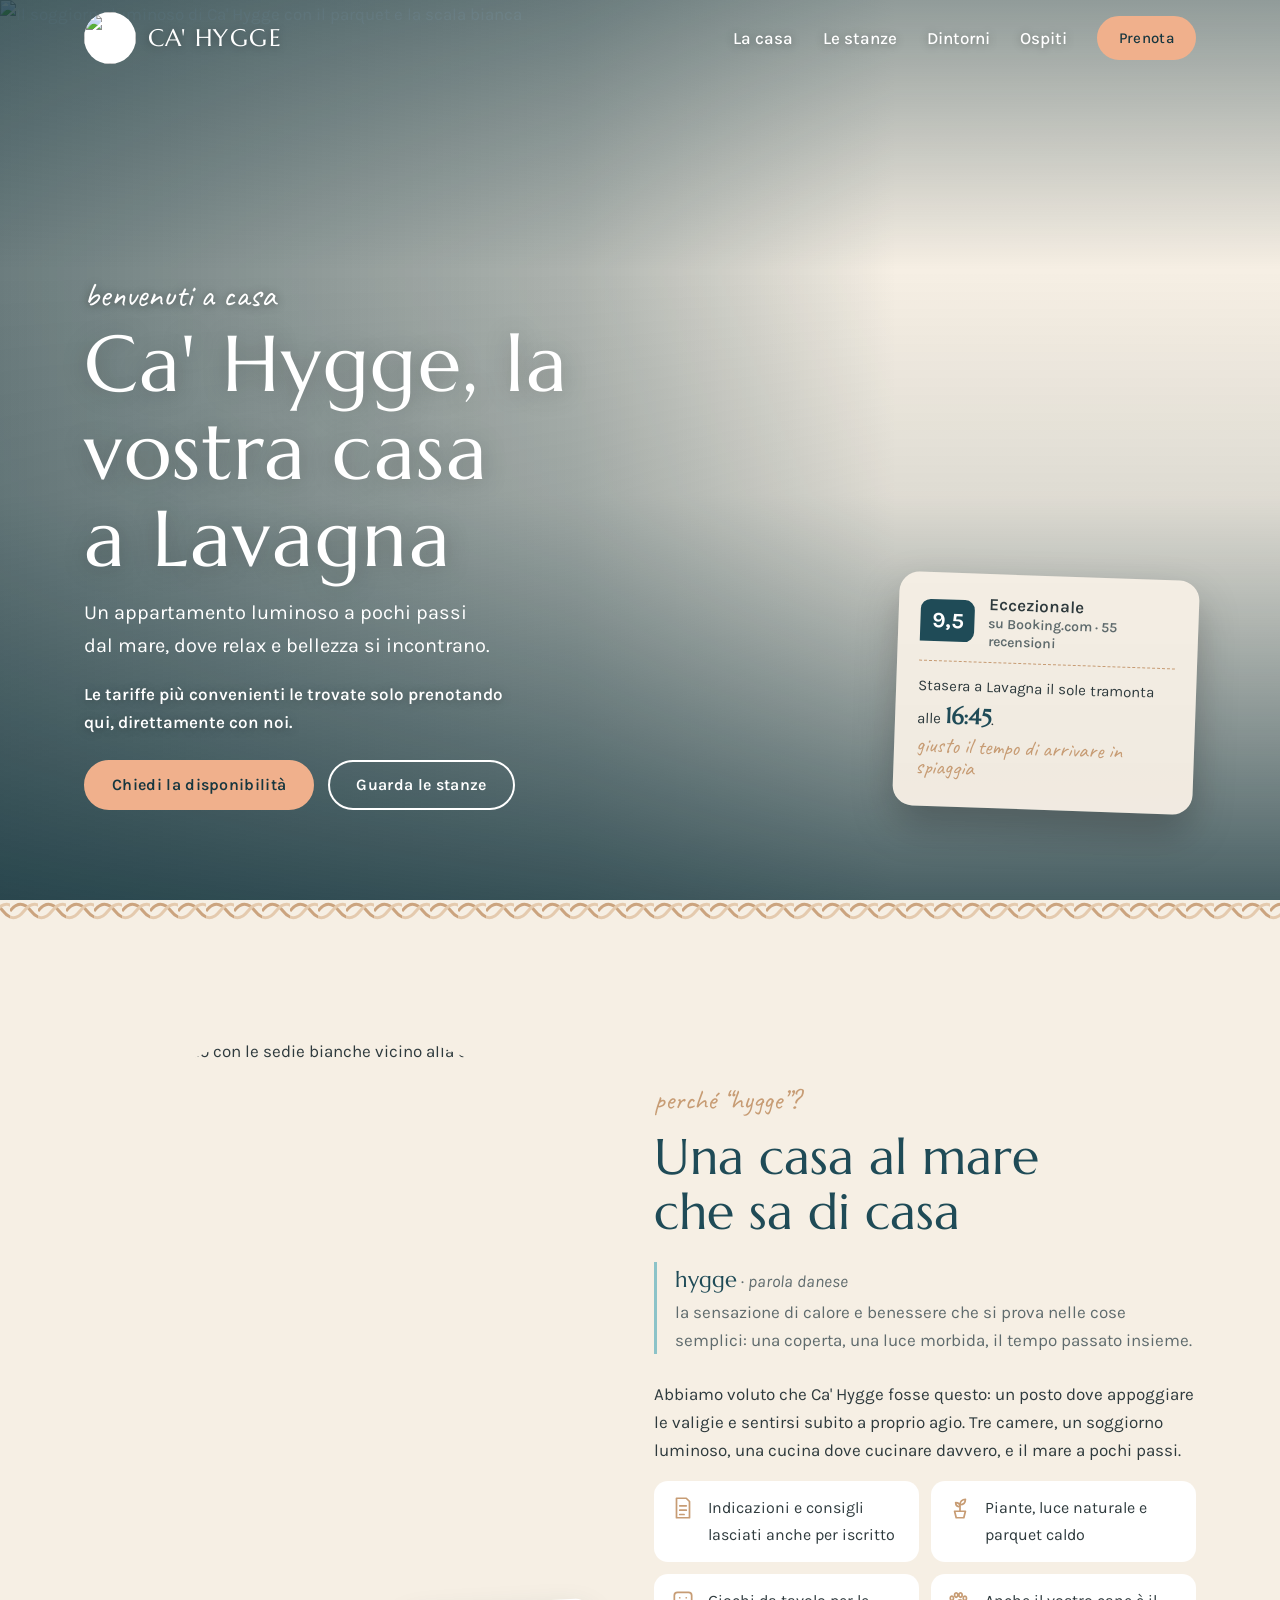
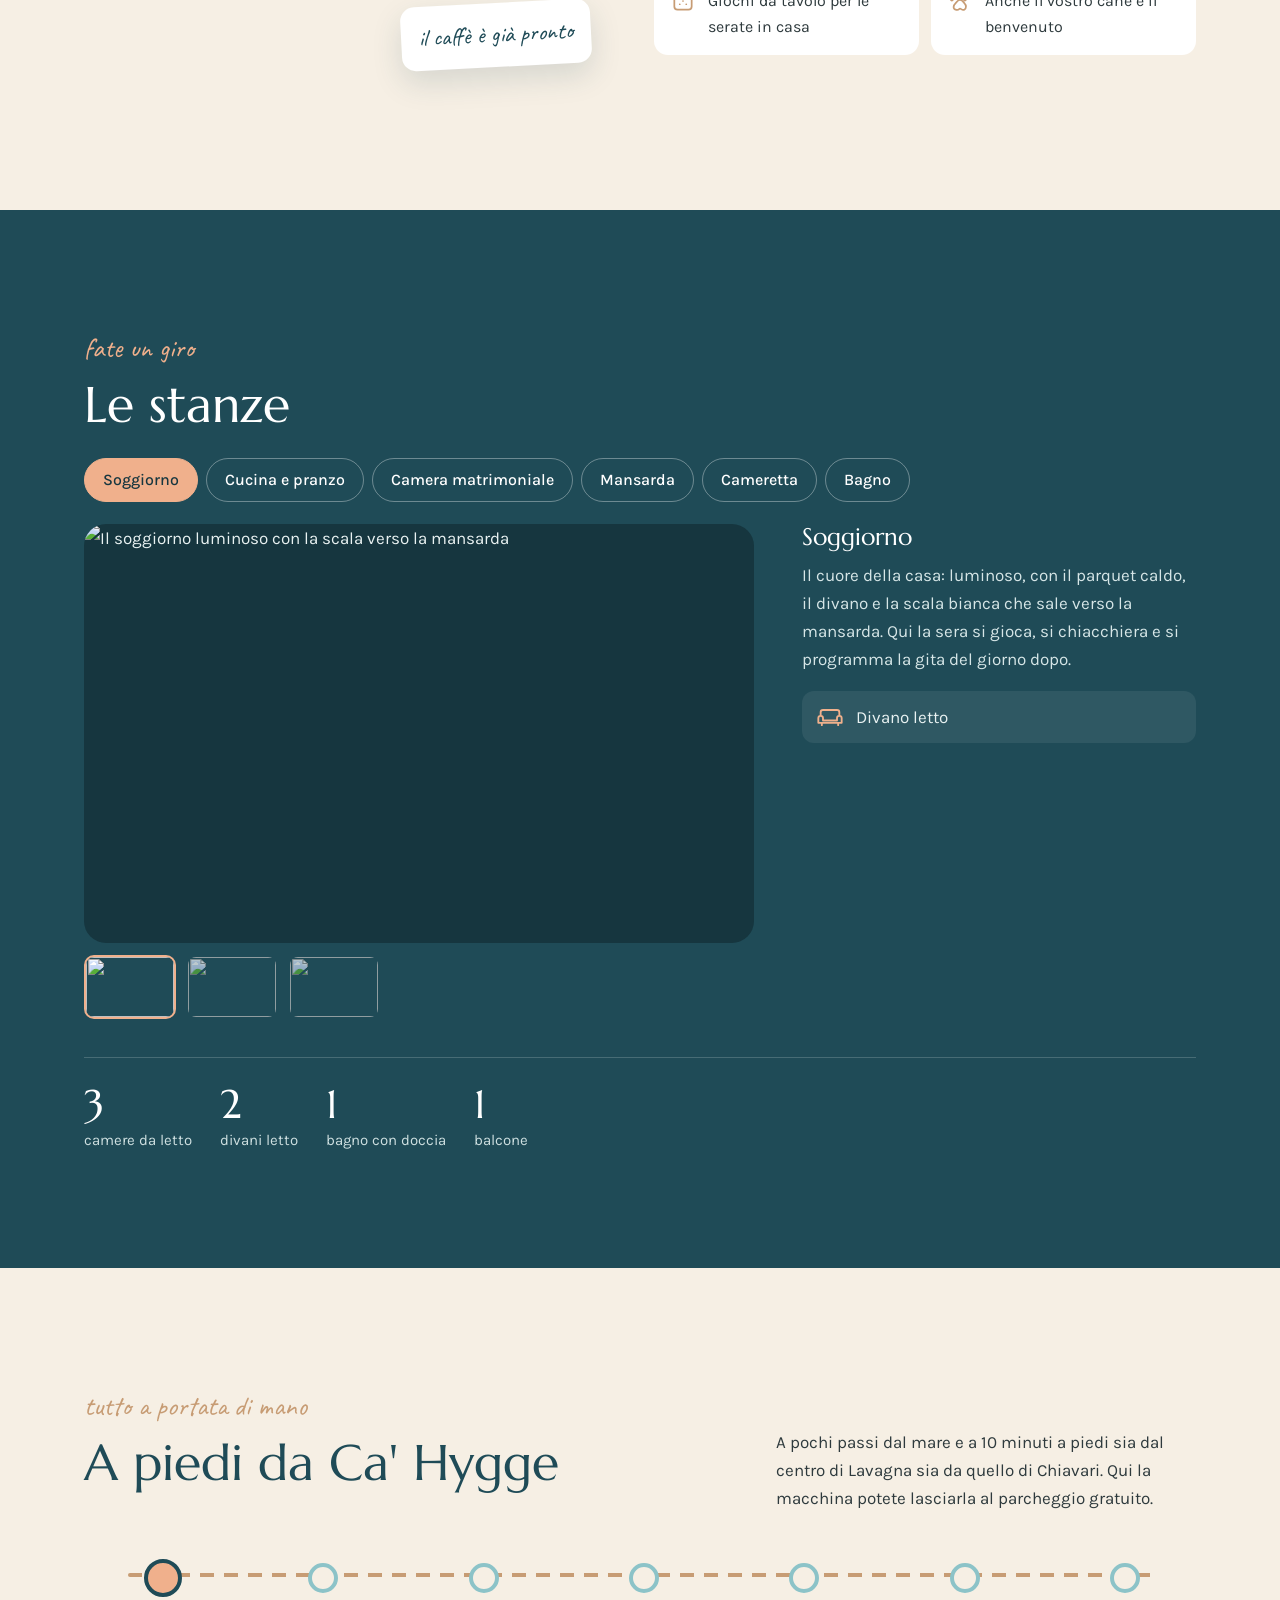
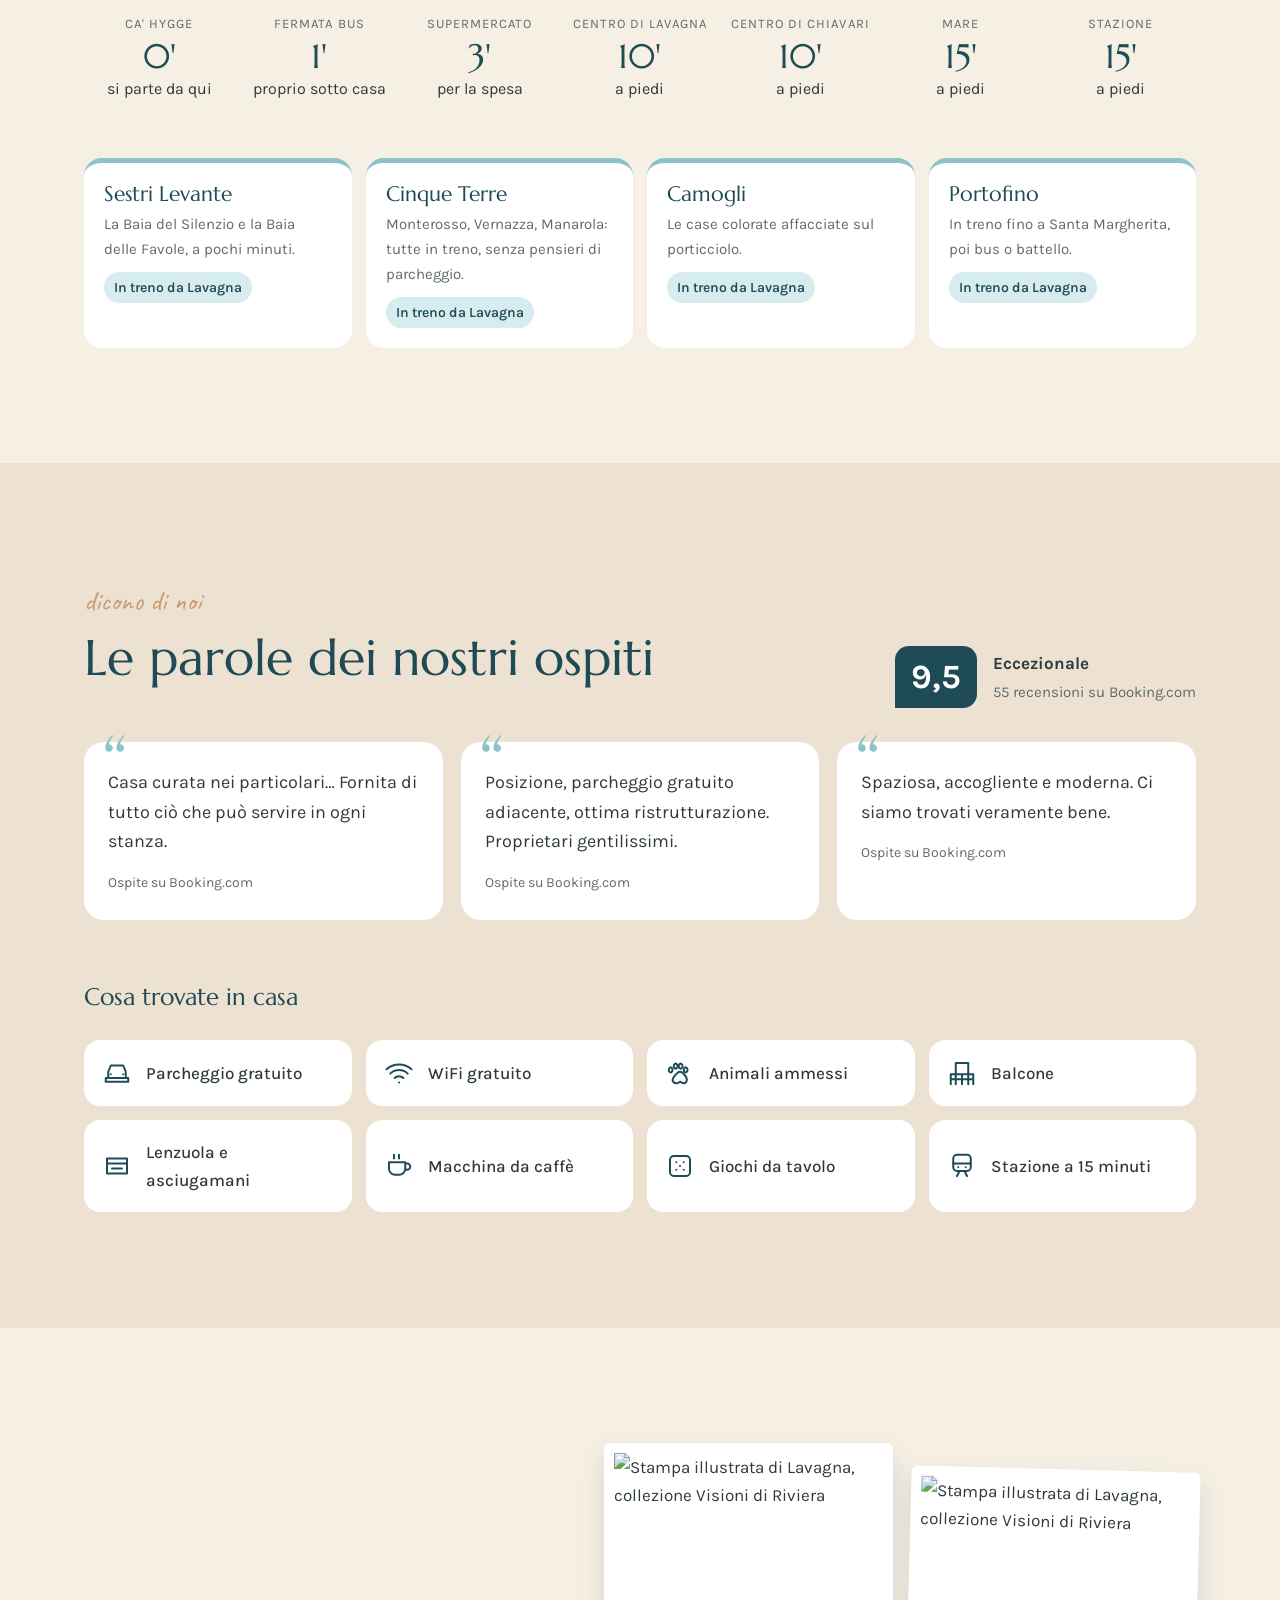
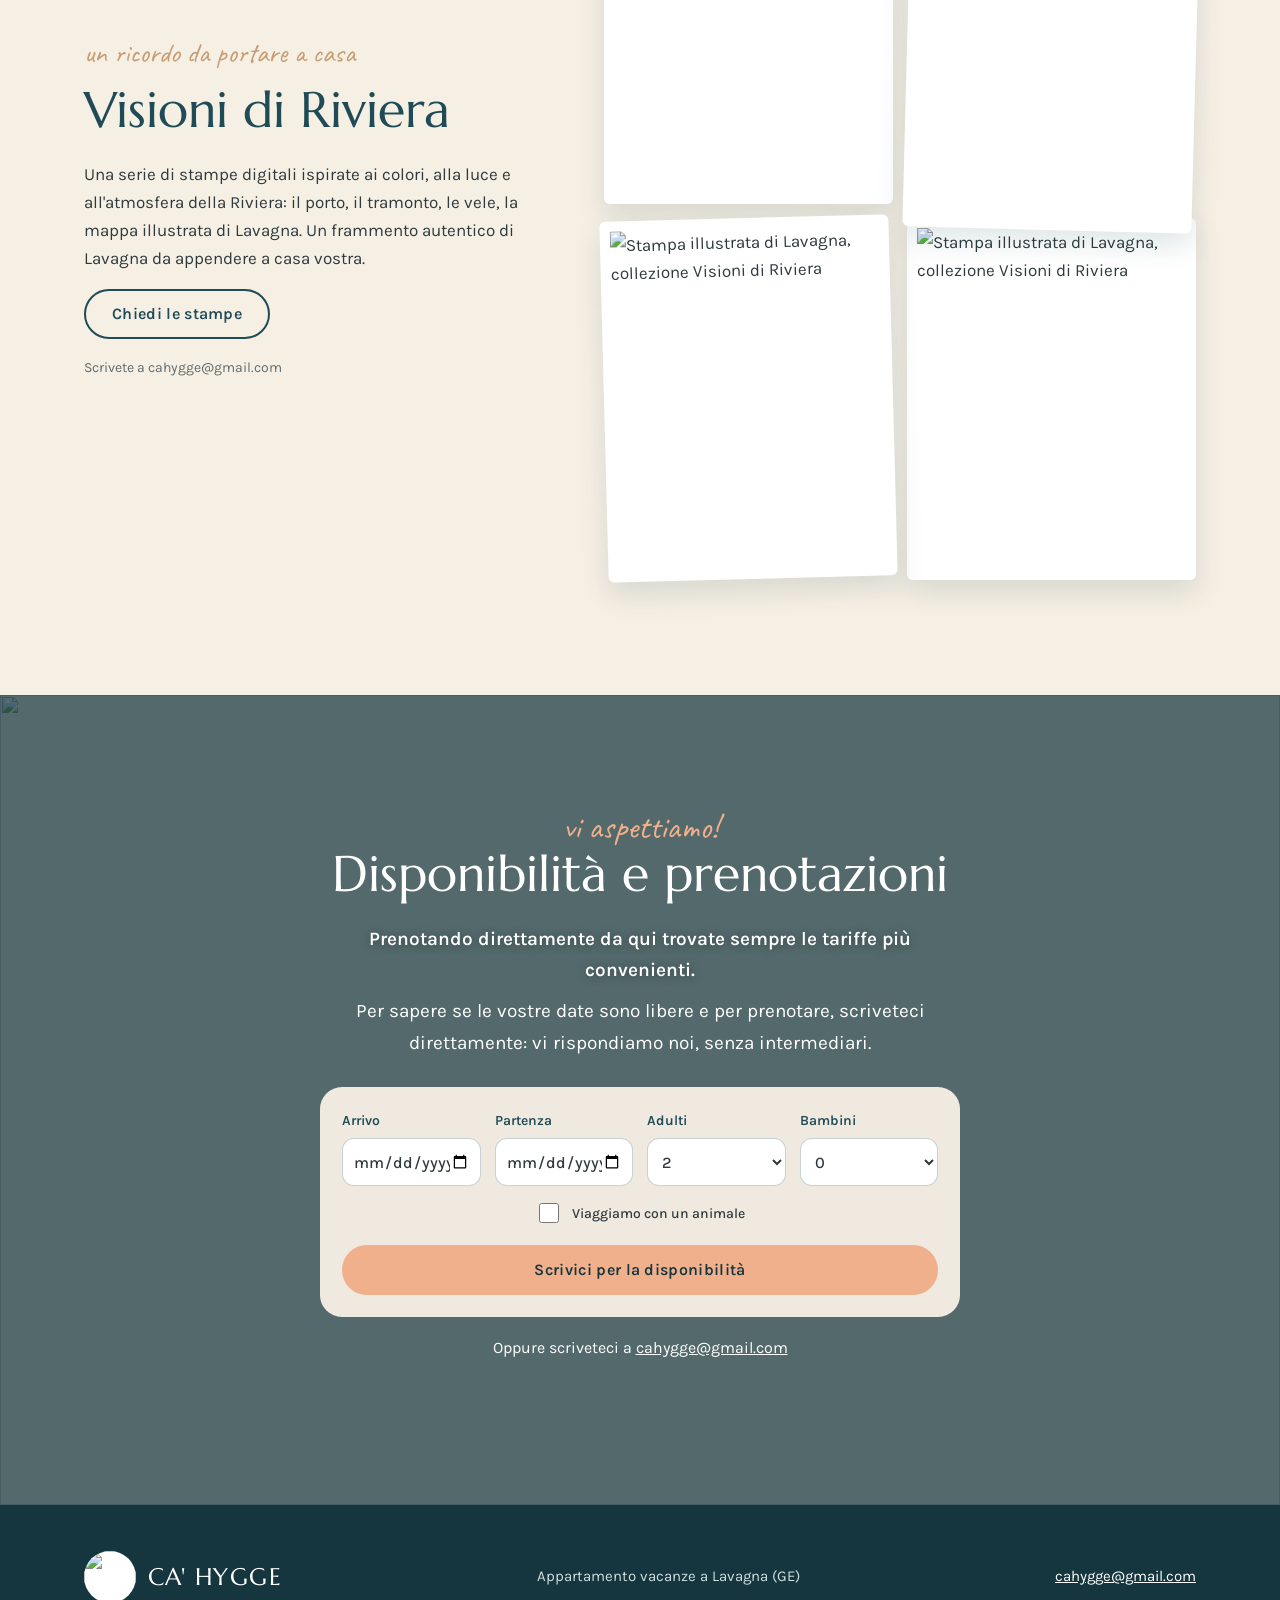
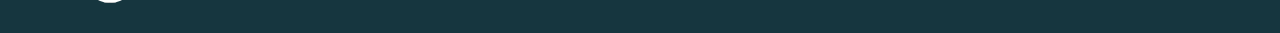
==== index.html @ 46be7abb "Dintorni: mare a 15 minuti a piedi Co-Authored-By: Claude Opus 5.5 <noreply@anthropic.com> Claude-Se" ====
<!DOCTYPE html>
<html lang="it">
<head>
<meta charset="utf-8">
<meta name="viewport" content="width=device-width, initial-scale=1">
<title>Ca' Hygge · Appartamento vacanze a Lavagna, vicino al mare</title>
<meta name="description" content="Ca' Hygge è un appartamento luminoso a Lavagna, a pochi passi dal mare e a 10 minuti a piedi dai centri di Lavagna e Chiavari. Tre camere, parcheggio gratuito, animali ammessi.">
<meta property="og:title" content="Ca' Hygge · Appartamento vacanze a Lavagna">
<meta property="og:description" content="Un appartamento luminoso a pochi passi dal mare, dove relax e bellezza si incontrano.">
<meta property="og:image" content="https://static.wixstatic.com/media/edddbc_9b73cc7bd9f04071ac35682df0bffee0~mv2.jpg/v1/fit/w_1600,h_1600,q_85/cahygge.jpg">
<meta property="og:locale" content="it_IT">
<meta name="theme-color" content="#1f4b57">
<link rel="icon" href="https://static.wixstatic.com/media/edddbc_dc55cf7d66d94ac6b43c7e1e61e67f1d~mv2.png/v1/fit/w_128,h_128,q_85/cahygge.png">
<link rel="preconnect" href="https://fonts.googleapis.com">
<link rel="preconnect" href="https://fonts.gstatic.com" crossorigin>
<link rel="preconnect" href="https://static.wixstatic.com">
<link href="https://fonts.googleapis.com/css2?family=Caveat:wght@500&family=Karla:wght@400;500;600;700&family=Marcellus&display=swap" rel="stylesheet">
<link rel="stylesheet" href="css/stile.css?v=10">
<script type="application/ld+json">{"@context":"https://schema.org","@type":"VacationRental","name":"Ca' Hygge","description":"Appartamento vacanze a Lavagna, a pochi passi dal mare.","image":"https://static.wixstatic.com/media/edddbc_9b73cc7bd9f04071ac35682df0bffee0~mv2.jpg/v1/fit/w_1600,h_1600,q_85/cahygge.jpg","address":{"@type":"PostalAddress","addressLocality":"Lavagna","addressRegion":"GE","addressCountry":"IT"},"email":"cahygge@gmail.com"}</script>
</head>
<body>
<a class="salta" href="#casa">Vai al contenuto</a>
<header class="testata">
  <div class="wrap">
    <a class="logo" href="#"><img src="https://static.wixstatic.com/media/edddbc_dc55cf7d66d94ac6b43c7e1e61e67f1d~mv2.png/v1/fit/w_128,h_128,q_85/cahygge.png" alt="" width="52" height="52"><b>CA' HYGGE</b></a>
    <nav aria-label="Menu"><ul class="menu">
      <li><a href="#casa">La casa</a></li><li><a href="#stanze">Le stanze</a></li><li><a href="#dintorni">Dintorni</a></li><li><a href="#ospiti">Ospiti</a></li>
      <li><a class="btn pesca" href="#prenota">Prenota</a></li>
    </ul></nav>
  </div>
</header>

<main>
<section class="hero">
  <img src="https://static.wixstatic.com/media/edddbc_9b73cc7bd9f04071ac35682df0bffee0~mv2.jpg/v1/fit/w_1600,h_1600,q_85/cahygge.jpg" srcset="https://static.wixstatic.com/media/edddbc_9b73cc7bd9f04071ac35682df0bffee0~mv2.jpg/v1/fit/w_640,h_640,q_85/cahygge.jpg 640w, https://static.wixstatic.com/media/edddbc_9b73cc7bd9f04071ac35682df0bffee0~mv2.jpg/v1/fit/w_1000,h_1000,q_85/cahygge.jpg 1000w, https://static.wixstatic.com/media/edddbc_9b73cc7bd9f04071ac35682df0bffee0~mv2.jpg/v1/fit/w_1600,h_1600,q_85/cahygge.jpg 1600w, https://static.wixstatic.com/media/edddbc_9b73cc7bd9f04071ac35682df0bffee0~mv2.jpg/v1/fit/w_2400,h_2400,q_85/cahygge.jpg 2400w" sizes="100vw" alt="Il soggiorno luminoso di Ca&#x27; Hygge con il parquet e la scala bianca" fetchpriority="high">
  <div class="wrap">
    <div>
      <span class="mano">benvenuti a casa</span>
      <h1>Ca' Hygge, la vostra casa a Lavagna</h1>
      <p class="lead">Un appartamento luminoso a pochi passi dal mare, dove relax e bellezza si incontrano.</p>
      <p class="vantaggio">Le tariffe più convenienti le trovate solo prenotando qui, direttamente con noi.</p>
      <div class="azioni"><a class="btn pesca" href="#prenota">Chiedi la disponibilità</a><a class="btn chiaro" href="#stanze">Guarda le stanze</a></div>
    </div>
    <aside class="cartellino" data-tramonto>
      <div class="voto"><b>9,5</b><span>Eccezionale<small>su Booking.com · 55 recensioni</small></span></div>
      <hr>
      <p class="tramonto" style="margin:0">Stasera a Lavagna il sole tramonta alle <b data-ora>—</b>.<br><span class="mano" style="font-size:22px">giusto il tempo di arrivare in spiaggia</span></p>
    </aside>
  </div>
</section>
<div class="corda" aria-hidden="true"></div>

<section class="band" id="casa">
  <div class="wrap hygge">
    <div class="foto appare"><img src="https://static.wixstatic.com/media/edddbc_61315d983a00419294bbb2508bfce7ce~mv2.jpg/v1/fit/w_1600,h_1600,q_85/cahygge.jpg" srcset="https://static.wixstatic.com/media/edddbc_61315d983a00419294bbb2508bfce7ce~mv2.jpg/v1/fit/w_640,h_640,q_85/cahygge.jpg 640w, https://static.wixstatic.com/media/edddbc_61315d983a00419294bbb2508bfce7ce~mv2.jpg/v1/fit/w_1000,h_1000,q_85/cahygge.jpg 1000w, https://static.wixstatic.com/media/edddbc_61315d983a00419294bbb2508bfce7ce~mv2.jpg/v1/fit/w_1600,h_1600,q_85/cahygge.jpg 1600w, https://static.wixstatic.com/media/edddbc_61315d983a00419294bbb2508bfce7ce~mv2.jpg/v1/fit/w_2400,h_2400,q_85/cahygge.jpg 2400w" sizes="(max-width:820px) 90vw, 45vw" alt="Il tavolo tondo con le sedie bianche vicino alla cucina" loading="lazy" decoding="async"><span class="nota">il caffè è già pronto</span></div>
    <div class="appare">
      <span class="occhiello">perché “hygge”?</span>
      <h2>Una casa al mare che sa di casa</h2>
      <p class="dizionario"><b>hygge</b> · <i>parola danese</i><br>la sensazione di calore e benessere che si prova nelle cose semplici: una coperta, una luce morbida, il tempo passato insieme.</p>
      <p>Abbiamo voluto che Ca' Hygge fosse questo: un posto dove appoggiare le valigie e sentirsi subito a proprio agio. Tre camere, un soggiorno luminoso, una cucina dove cucinare davvero, e il mare a pochi passi.</p>
      <ul class="piccole-cose">
        <li><svg viewBox="0 0 24 24" fill="none" stroke="currentColor" stroke-width="1.6" stroke-linecap="round" stroke-linejoin="round" aria-hidden="true"><path d="M6 3h9l3 3v15H6zM9 10h6M9 14h6M9 18h4"/></svg><span>Indicazioni e consigli lasciati anche per iscritto</span></li>
        <li><svg viewBox="0 0 24 24" fill="none" stroke="currentColor" stroke-width="1.6" stroke-linecap="round" stroke-linejoin="round" aria-hidden="true"><path d="M7 15h10l-1.5 6h-7zM12 15V9M12 9c0-3 2-5 5-5 0 3-2 5-5 5zM12 11c0-2.5-1.8-4-4-4 0 2.5 1.8 4 4 4z"/></svg><span>Piante, luce naturale e parquet caldo</span></li>
        <li><svg viewBox="0 0 24 24" fill="none" stroke="currentColor" stroke-width="1.6" stroke-linecap="round" stroke-linejoin="round" aria-hidden="true"><rect x="4" y="4" width="16" height="16" rx="3"/><path d="M9 9h.01M15 9h.01M12 12h.01M9 15h.01M15 15h.01"/></svg><span>Giochi da tavolo per le serate in casa</span></li>
        <li><svg viewBox="0 0 24 24" fill="none" stroke="currentColor" stroke-width="1.6" stroke-linecap="round" stroke-linejoin="round" aria-hidden="true"><path d="M8 14c-2 2-3 5 0 6s3-1 4-1 2 2 4 1 2-4 0-6-2-3-4-3-2 1-4 3zM6 9.5a1.5 2 0 1 0 0 .01M10 6.5a1.5 2 0 1 0 0 .01M14 6.5a1.5 2 0 1 0 0 .01M18 9.5a1.5 2 0 1 0 0 .01"/></svg><span>Anche il vostro cane è il benvenuto</span></li>
      </ul>
    </div>
  </div>
</section>

<section class="band stanze" id="stanze">
  <div class="wrap">
    <span class="occhiello">fate un giro</span>
    <h2>Le stanze</h2>
    <div class="tabs" role="tablist" aria-label="Stanze della casa"><button type="button" role="tab" id="tab-soggiorno" aria-controls="pannello-soggiorno" aria-selected="true">Soggiorno</button><button type="button" role="tab" id="tab-cucina" aria-controls="pannello-cucina" aria-selected="false">Cucina e pranzo</button><button type="button" role="tab" id="tab-matrimoniale" aria-controls="pannello-matrimoniale" aria-selected="false">Camera matrimoniale</button><button type="button" role="tab" id="tab-mansarda" aria-controls="pannello-mansarda" aria-selected="false">Mansarda</button><button type="button" role="tab" id="tab-cameretta" aria-controls="pannello-cameretta" aria-selected="false">Cameretta</button><button type="button" role="tab" id="tab-bagno" aria-controls="pannello-bagno" aria-selected="false">Bagno</button></div>
    <div class="stanza" role="tabpanel" id="pannello-soggiorno" aria-labelledby="tab-soggiorno">
      <div><div class="grande"><img src="https://static.wixstatic.com/media/edddbc_9b73cc7bd9f04071ac35682df0bffee0~mv2.jpg/v1/fit/w_1600,h_1600,q_85/cahygge.jpg" srcset="https://static.wixstatic.com/media/edddbc_9b73cc7bd9f04071ac35682df0bffee0~mv2.jpg/v1/fit/w_640,h_640,q_85/cahygge.jpg 640w, https://static.wixstatic.com/media/edddbc_9b73cc7bd9f04071ac35682df0bffee0~mv2.jpg/v1/fit/w_1000,h_1000,q_85/cahygge.jpg 1000w, https://static.wixstatic.com/media/edddbc_9b73cc7bd9f04071ac35682df0bffee0~mv2.jpg/v1/fit/w_1600,h_1600,q_85/cahygge.jpg 1600w, https://static.wixstatic.com/media/edddbc_9b73cc7bd9f04071ac35682df0bffee0~mv2.jpg/v1/fit/w_2400,h_2400,q_85/cahygge.jpg 2400w" sizes="(max-width:860px) 92vw, 60vw" alt="Il soggiorno luminoso con la scala verso la mansarda" fetchpriority="high"></div>
      <div class="miniature"><button type="button" aria-pressed="true" data-src="https://static.wixstatic.com/media/edddbc_9b73cc7bd9f04071ac35682df0bffee0~mv2.jpg/v1/fit/w_1600,h_1600,q_85/cahygge.jpg" data-alt="Il soggiorno luminoso con la scala verso la mansarda" aria-label="Mostra: Il soggiorno luminoso con la scala verso la mansarda"><img src="https://static.wixstatic.com/media/edddbc_9b73cc7bd9f04071ac35682df0bffee0~mv2.jpg/v1/fit/w_200,h_200,q_85/cahygge.jpg" alt="" loading="lazy"></button><button type="button" aria-pressed="false" data-src="https://static.wixstatic.com/media/edddbc_51295462b0764803babaa12f28c2f6d8~mv2.jpg/v1/fit/w_1600,h_1600,q_85/cahygge.jpg" data-alt="Il soggiorno con il divano e la porta finestra" aria-label="Mostra: Il soggiorno con il divano e la porta finestra"><img src="https://static.wixstatic.com/media/edddbc_51295462b0764803babaa12f28c2f6d8~mv2.jpg/v1/fit/w_200,h_200,q_85/cahygge.jpg" alt="" loading="lazy"></button><button type="button" aria-pressed="false" data-src="https://static.wixstatic.com/media/edddbc_6fab1b5ebbaa478680a86e8b434a724c~mv2.jpg/v1/fit/w_1600,h_1600,q_85/cahygge.jpg" data-alt="Il soggiorno visto dall&#x27;ingresso" aria-label="Mostra: Il soggiorno visto dall&#x27;ingresso"><img src="https://static.wixstatic.com/media/edddbc_6fab1b5ebbaa478680a86e8b434a724c~mv2.jpg/v1/fit/w_200,h_200,q_85/cahygge.jpg" alt="" loading="lazy"></button></div></div>
      <div class="info"><h3>Soggiorno</h3><p>Il cuore della casa: luminoso, con il parquet caldo, il divano e la scala bianca che sale verso la mansarda. Qui la sera si gioca, si chiacchiera e si programma la gita del giorno dopo.</p><ul class="letti"><li><svg viewBox="0 0 24 24" fill="none" stroke="currentColor" stroke-width="1.6" stroke-linecap="round" stroke-linejoin="round" aria-hidden="true"><path d="M4 11V8a2 2 0 0 1 2-2h12a2 2 0 0 1 2 2v3M2 13a2 2 0 0 1 4 0v2h12v-2a2 2 0 0 1 4 0v4H2zM5 17v2M19 17v2"/></svg><span>Divano letto</span></li></ul></div>
    </div><div class="stanza" role="tabpanel" id="pannello-cucina" aria-labelledby="tab-cucina" hidden>
      <div><div class="grande"><img src="https://static.wixstatic.com/media/edddbc_a683a34e2d8d4b698606e16364d71dea~mv2.jpg/v1/fit/w_1600,h_1600,q_85/cahygge.jpg" srcset="https://static.wixstatic.com/media/edddbc_a683a34e2d8d4b698606e16364d71dea~mv2.jpg/v1/fit/w_640,h_640,q_85/cahygge.jpg 640w, https://static.wixstatic.com/media/edddbc_a683a34e2d8d4b698606e16364d71dea~mv2.jpg/v1/fit/w_1000,h_1000,q_85/cahygge.jpg 1000w, https://static.wixstatic.com/media/edddbc_a683a34e2d8d4b698606e16364d71dea~mv2.jpg/v1/fit/w_1600,h_1600,q_85/cahygge.jpg 1600w, https://static.wixstatic.com/media/edddbc_a683a34e2d8d4b698606e16364d71dea~mv2.jpg/v1/fit/w_2400,h_2400,q_85/cahygge.jpg 2400w" sizes="(max-width:860px) 92vw, 60vw" alt="La cucina attrezzata con le piante sulla mensola" loading="lazy" decoding="async"></div>
      <div class="miniature"><button type="button" aria-pressed="true" data-src="https://static.wixstatic.com/media/edddbc_a683a34e2d8d4b698606e16364d71dea~mv2.jpg/v1/fit/w_1600,h_1600,q_85/cahygge.jpg" data-alt="La cucina attrezzata con le piante sulla mensola" aria-label="Mostra: La cucina attrezzata con le piante sulla mensola"><img src="https://static.wixstatic.com/media/edddbc_a683a34e2d8d4b698606e16364d71dea~mv2.jpg/v1/fit/w_200,h_200,q_85/cahygge.jpg" alt="" loading="lazy"></button><button type="button" aria-pressed="false" data-src="https://static.wixstatic.com/media/edddbc_61315d983a00419294bbb2508bfce7ce~mv2.jpg/v1/fit/w_1600,h_1600,q_85/cahygge.jpg" data-alt="Il tavolo tondo vicino alla cucina" aria-label="Mostra: Il tavolo tondo vicino alla cucina"><img src="https://static.wixstatic.com/media/edddbc_61315d983a00419294bbb2508bfce7ce~mv2.jpg/v1/fit/w_200,h_200,q_85/cahygge.jpg" alt="" loading="lazy"></button><button type="button" aria-pressed="false" data-src="https://static.wixstatic.com/media/edddbc_d5b009735f654d9284377e1a082292ff~mv2.jpg/v1/fit/w_1600,h_1600,q_85/cahygge.jpg" data-alt="La zona pranzo con il tavolo bianco" aria-label="Mostra: La zona pranzo con il tavolo bianco"><img src="https://static.wixstatic.com/media/edddbc_d5b009735f654d9284377e1a082292ff~mv2.jpg/v1/fit/w_200,h_200,q_85/cahygge.jpg" alt="" loading="lazy"></button><button type="button" aria-pressed="false" data-src="https://static.wixstatic.com/media/edddbc_f4b5d545070c4f9f81ca86aa1d3345fb~mv2.jpg/v1/fit/w_1600,h_1600,q_85/cahygge.jpg" data-alt="Il tavolo da pranzo con l&#x27;orchidea" aria-label="Mostra: Il tavolo da pranzo con l&#x27;orchidea"><img src="https://static.wixstatic.com/media/edddbc_f4b5d545070c4f9f81ca86aa1d3345fb~mv2.jpg/v1/fit/w_200,h_200,q_85/cahygge.jpg" alt="" loading="lazy"></button></div></div>
      <div class="info"><h3>Cucina e pranzo</h3><p>Una cucina bianca e attrezzata, con macchina da caffè, e un tavolo tondo dove fare colazione con calma prima di scendere al mare.</p></div>
    </div><div class="stanza" role="tabpanel" id="pannello-matrimoniale" aria-labelledby="tab-matrimoniale" hidden>
      <div><div class="grande"><img src="https://static.wixstatic.com/media/edddbc_55f278b6b8654b3c865788ac1fbbb9d6~mv2.jpg/v1/fit/w_1600,h_1600,q_85/cahygge.jpg" srcset="https://static.wixstatic.com/media/edddbc_55f278b6b8654b3c865788ac1fbbb9d6~mv2.jpg/v1/fit/w_640,h_640,q_85/cahygge.jpg 640w, https://static.wixstatic.com/media/edddbc_55f278b6b8654b3c865788ac1fbbb9d6~mv2.jpg/v1/fit/w_1000,h_1000,q_85/cahygge.jpg 1000w, https://static.wixstatic.com/media/edddbc_55f278b6b8654b3c865788ac1fbbb9d6~mv2.jpg/v1/fit/w_1600,h_1600,q_85/cahygge.jpg 1600w, https://static.wixstatic.com/media/edddbc_55f278b6b8654b3c865788ac1fbbb9d6~mv2.jpg/v1/fit/w_2400,h_2400,q_85/cahygge.jpg 2400w" sizes="(max-width:860px) 92vw, 60vw" alt="La camera matrimoniale con il letto in ferro battuto" loading="lazy" decoding="async"></div>
      <div class="miniature"><button type="button" aria-pressed="true" data-src="https://static.wixstatic.com/media/edddbc_55f278b6b8654b3c865788ac1fbbb9d6~mv2.jpg/v1/fit/w_1600,h_1600,q_85/cahygge.jpg" data-alt="La camera matrimoniale con il letto in ferro battuto" aria-label="Mostra: La camera matrimoniale con il letto in ferro battuto"><img src="https://static.wixstatic.com/media/edddbc_55f278b6b8654b3c865788ac1fbbb9d6~mv2.jpg/v1/fit/w_200,h_200,q_85/cahygge.jpg" alt="" loading="lazy"></button><button type="button" aria-pressed="false" data-src="https://static.wixstatic.com/media/edddbc_3db47b2293854832977bbc45e60ffd4b~mv2.jpg/v1/fit/w_1600,h_1600,q_85/cahygge.jpg" data-alt="La camera matrimoniale con il divano letto" aria-label="Mostra: La camera matrimoniale con il divano letto"><img src="https://static.wixstatic.com/media/edddbc_3db47b2293854832977bbc45e60ffd4b~mv2.jpg/v1/fit/w_200,h_200,q_85/cahygge.jpg" alt="" loading="lazy"></button><button type="button" aria-pressed="false" data-src="https://static.wixstatic.com/media/edddbc_7d14192eaec44b7b944c1dcac2818e8f~mv2.jpg/v1/fit/w_1600,h_1600,q_85/cahygge.jpg" data-alt="La camera matrimoniale vista dalla porta" aria-label="Mostra: La camera matrimoniale vista dalla porta"><img src="https://static.wixstatic.com/media/edddbc_7d14192eaec44b7b944c1dcac2818e8f~mv2.jpg/v1/fit/w_200,h_200,q_85/cahygge.jpg" alt="" loading="lazy"></button></div></div>
      <div class="info"><h3>Camera matrimoniale</h3><p>Ampia e silenziosa, con due finestre che la riempiono di luce. Oltre al letto matrimoniale c'è un comodo divano letto.</p><ul class="letti"><li><svg viewBox="0 0 24 24" fill="none" stroke="currentColor" stroke-width="1.6" stroke-linecap="round" stroke-linejoin="round" aria-hidden="true"><path d="M3 18V7M3 14h18v4M21 14v-2a3 3 0 0 0-3-3h-7v5M7 11.5a1.5 1.5 0 1 0 0-.01"/></svg><span>Letto matrimoniale</span></li><li><svg viewBox="0 0 24 24" fill="none" stroke="currentColor" stroke-width="1.6" stroke-linecap="round" stroke-linejoin="round" aria-hidden="true"><path d="M4 11V8a2 2 0 0 1 2-2h12a2 2 0 0 1 2 2v3M2 13a2 2 0 0 1 4 0v2h12v-2a2 2 0 0 1 4 0v4H2zM5 17v2M19 17v2"/></svg><span>Divano letto</span></li></ul></div>
    </div><div class="stanza" role="tabpanel" id="pannello-mansarda" aria-labelledby="tab-mansarda" hidden>
      <div><div class="grande"><img src="https://static.wixstatic.com/media/edddbc_1793146089aa4642b812ef6236527ca8~mv2.jpg/v1/fit/w_1600,h_1600,q_85/cahygge.jpg" srcset="https://static.wixstatic.com/media/edddbc_1793146089aa4642b812ef6236527ca8~mv2.jpg/v1/fit/w_640,h_640,q_85/cahygge.jpg 640w, https://static.wixstatic.com/media/edddbc_1793146089aa4642b812ef6236527ca8~mv2.jpg/v1/fit/w_1000,h_1000,q_85/cahygge.jpg 1000w, https://static.wixstatic.com/media/edddbc_1793146089aa4642b812ef6236527ca8~mv2.jpg/v1/fit/w_1600,h_1600,q_85/cahygge.jpg 1600w, https://static.wixstatic.com/media/edddbc_1793146089aa4642b812ef6236527ca8~mv2.jpg/v1/fit/w_2400,h_2400,q_85/cahygge.jpg 2400w" sizes="(max-width:860px) 92vw, 60vw" alt="La mansarda con il soffitto in legno e il lucernario" loading="lazy" decoding="async"></div>
      <div class="miniature"><button type="button" aria-pressed="true" data-src="https://static.wixstatic.com/media/edddbc_1793146089aa4642b812ef6236527ca8~mv2.jpg/v1/fit/w_1600,h_1600,q_85/cahygge.jpg" data-alt="La mansarda con il soffitto in legno e il lucernario" aria-label="Mostra: La mansarda con il soffitto in legno e il lucernario"><img src="https://static.wixstatic.com/media/edddbc_1793146089aa4642b812ef6236527ca8~mv2.jpg/v1/fit/w_200,h_200,q_85/cahygge.jpg" alt="" loading="lazy"></button><button type="button" aria-pressed="false" data-src="https://static.wixstatic.com/media/edddbc_b6702fa3e4d140a3b3c489ff93b903d4~mv2.jpg/v1/fit/w_1600,h_1600,q_85/cahygge.jpg" data-alt="Il letto della mansarda" aria-label="Mostra: Il letto della mansarda"><img src="https://static.wixstatic.com/media/edddbc_b6702fa3e4d140a3b3c489ff93b903d4~mv2.jpg/v1/fit/w_200,h_200,q_85/cahygge.jpg" alt="" loading="lazy"></button></div></div>
      <div class="info"><h3>Mansarda</h3><p>Il rifugio sotto il tetto in legno, con il lucernario: la stanza preferita da chi ama dormire un po' di più.</p><ul class="letti"><li><svg viewBox="0 0 24 24" fill="none" stroke="currentColor" stroke-width="1.6" stroke-linecap="round" stroke-linejoin="round" aria-hidden="true"><path d="M3 18V7M3 14h18v4M21 14v-2a3 3 0 0 0-3-3h-7v5M7 11.5a1.5 1.5 0 1 0 0-.01"/></svg><span>Letto matrimoniale alla francese</span></li></ul></div>
    </div><div class="stanza" role="tabpanel" id="pannello-cameretta" aria-labelledby="tab-cameretta" hidden>
      <div><div class="grande"><img src="https://static.wixstatic.com/media/edddbc_97987d299a0f41108032316a4727c451~mv2.jpg/v1/fit/w_1600,h_1600,q_85/cahygge.jpg" srcset="https://static.wixstatic.com/media/edddbc_97987d299a0f41108032316a4727c451~mv2.jpg/v1/fit/w_640,h_640,q_85/cahygge.jpg 640w, https://static.wixstatic.com/media/edddbc_97987d299a0f41108032316a4727c451~mv2.jpg/v1/fit/w_1000,h_1000,q_85/cahygge.jpg 1000w, https://static.wixstatic.com/media/edddbc_97987d299a0f41108032316a4727c451~mv2.jpg/v1/fit/w_1600,h_1600,q_85/cahygge.jpg 1600w, https://static.wixstatic.com/media/edddbc_97987d299a0f41108032316a4727c451~mv2.jpg/v1/fit/w_2400,h_2400,q_85/cahygge.jpg 2400w" sizes="(max-width:860px) 92vw, 60vw" alt="La cameretta con il letto singolo" loading="lazy" decoding="async"></div>
      </div>
      <div class="info"><h3>Cameretta</h3><p>Piccola e raccolta, con le stampe in bianco e nero alle pareti: perfetta per un bambino o per chi viaggia da solo.</p><ul class="letti"><li><svg viewBox="0 0 24 24" fill="none" stroke="currentColor" stroke-width="1.6" stroke-linecap="round" stroke-linejoin="round" aria-hidden="true"><path d="M3 18V7M3 14h18v4M21 14v-2a3 3 0 0 0-3-3h-7v5M7 11.5a1.5 1.5 0 1 0 0-.01"/></svg><span>Letto singolo</span></li></ul></div>
    </div><div class="stanza" role="tabpanel" id="pannello-bagno" aria-labelledby="tab-bagno" hidden>
      <div><div class="grande"><img src="https://static.wixstatic.com/media/edddbc_f657a088bc6248c8af4dfdb213c288e0~mv2.jpg/v1/fit/w_1600,h_1600,q_85/cahygge.jpg" srcset="https://static.wixstatic.com/media/edddbc_f657a088bc6248c8af4dfdb213c288e0~mv2.jpg/v1/fit/w_640,h_640,q_85/cahygge.jpg 640w, https://static.wixstatic.com/media/edddbc_f657a088bc6248c8af4dfdb213c288e0~mv2.jpg/v1/fit/w_1000,h_1000,q_85/cahygge.jpg 1000w, https://static.wixstatic.com/media/edddbc_f657a088bc6248c8af4dfdb213c288e0~mv2.jpg/v1/fit/w_1600,h_1600,q_85/cahygge.jpg 1600w, https://static.wixstatic.com/media/edddbc_f657a088bc6248c8af4dfdb213c288e0~mv2.jpg/v1/fit/w_2400,h_2400,q_85/cahygge.jpg 2400w" sizes="(max-width:860px) 92vw, 60vw" alt="Il bagno con la doccia" loading="lazy" decoding="async"></div>
      <div class="miniature"><button type="button" aria-pressed="true" data-src="https://static.wixstatic.com/media/edddbc_f657a088bc6248c8af4dfdb213c288e0~mv2.jpg/v1/fit/w_1600,h_1600,q_85/cahygge.jpg" data-alt="Il bagno con la doccia" aria-label="Mostra: Il bagno con la doccia"><img src="https://static.wixstatic.com/media/edddbc_f657a088bc6248c8af4dfdb213c288e0~mv2.jpg/v1/fit/w_200,h_200,q_85/cahygge.jpg" alt="" loading="lazy"></button><button type="button" aria-pressed="false" data-src="https://static.wixstatic.com/media/edddbc_b46ecf5fd4fa4cedac4dd9b60b8a04dc~mv2.jpg/v1/fit/w_1600,h_1600,q_85/cahygge.jpg" data-alt="Il set di cortesia in bagno" aria-label="Mostra: Il set di cortesia in bagno"><img src="https://static.wixstatic.com/media/edddbc_b46ecf5fd4fa4cedac4dd9b60b8a04dc~mv2.jpg/v1/fit/w_200,h_200,q_85/cahygge.jpg" alt="" loading="lazy"></button></div></div>
      <div class="info"><h3>Bagno</h3><p>Con doccia e bidet. Asciugamani, lenzuola e un set di cortesia vi aspettano già.</p><ul class="letti"><li><svg viewBox="0 0 24 24" fill="none" stroke="currentColor" stroke-width="1.6" stroke-linecap="round" stroke-linejoin="round" aria-hidden="true"><path d="M9 3h6M10 3v3M14 3v3M8 6h8v14a1 1 0 0 1-1 1H9a1 1 0 0 1-1-1z"/></svg><span>Set di cortesia</span></li><li><svg viewBox="0 0 24 24" fill="none" stroke="currentColor" stroke-width="1.6" stroke-linecap="round" stroke-linejoin="round" aria-hidden="true"><path d="M4 6h16v4H4zM4 10v8h16v-8M8 14h8"/></svg><span>Asciugamani e lenzuola</span></li></ul></div>
    </div>
    <div class="posti">
      <div><b>3</b>camere da letto</div><div><b>2</b>divani letto</div><div><b>1</b>bagno con doccia</div><div><b>1</b>balcone</div>
    </div>
  </div>
</section>

<section class="band passeggiata" id="dintorni">
  <div class="wrap">
    <div class="intro appare">
      <div><span class="occhiello">tutto a portata di mano</span><h2>A piedi da Ca' Hygge</h2></div>
      <p style="max-width:42ch;margin:0">A pochi passi dal mare e a 10 minuti a piedi sia dal centro di Lavagna sia da quello di Chiavari. Qui la macchina potete lasciarla al parcheggio gratuito.</p>
    </div>
    <div class="percorso appare"><div class="tappa"><small>Ca' Hygge</small><b>0'</b><span>si parte da qui</span></div><div class="tappa"><small>Fermata bus</small><b>1'</b><span>proprio sotto casa</span></div><div class="tappa"><small>Supermercato</small><b>3'</b><span>per la spesa</span></div><div class="tappa"><small>Centro di Lavagna</small><b>10'</b><span>a piedi</span></div><div class="tappa"><small>Centro di Chiavari</small><b>10'</b><span>a piedi</span></div><div class="tappa"><small>Mare</small><b>15'</b><span>a piedi</span></div><div class="tappa"><small>Stazione</small><b>15'</b><span>a piedi</span></div></div>
    <div class="gite"><div class="gita appare"><h3>Sestri Levante</h3><p>La Baia del Silenzio e la Baia delle Favole, a pochi minuti.</p><span class="treno">In treno da Lavagna</span></div><div class="gita appare"><h3>Cinque Terre</h3><p>Monterosso, Vernazza, Manarola: tutte in treno, senza pensieri di parcheggio.</p><span class="treno">In treno da Lavagna</span></div><div class="gita appare"><h3>Camogli</h3><p>Le case colorate affacciate sul porticciolo.</p><span class="treno">In treno da Lavagna</span></div><div class="gita appare"><h3>Portofino</h3><p>In treno fino a Santa Margherita, poi bus o battello.</p><span class="treno">In treno da Lavagna</span></div></div>
  </div>
</section>

<section class="band voci" id="ospiti">
  <div class="wrap">
    <div class="testa appare">
      <div><span class="occhiello">dicono di noi</span><h2>Le parole dei nostri ospiti</h2></div>
      <div class="punteggio"><b>9,5</b><div><strong>Eccezionale</strong><br><span style="color:var(--grigio);font-size:15px">55 recensioni su Booking.com</span></div></div>
    </div>
    <div class="citazioni"><figure class="appare"><blockquote>Casa curata nei particolari… Fornita di tutto ciò che può servire in ogni stanza.</blockquote><figcaption>Ospite su Booking.com</figcaption></figure><figure class="appare"><blockquote>Posizione, parcheggio gratuito adiacente, ottima ristrutturazione. Proprietari gentilissimi.</blockquote><figcaption>Ospite su Booking.com</figcaption></figure><figure class="appare"><blockquote>Spaziosa, accogliente e moderna. Ci siamo trovati veramente bene.</blockquote><figcaption>Ospite su Booking.com</figcaption></figure></div>
    <h3 style="margin-top:64px">Cosa trovate in casa</h3>
    <ul class="servizi"><li><svg viewBox="0 0 24 24" fill="none" stroke="currentColor" stroke-width="1.6" stroke-linecap="round" stroke-linejoin="round" aria-hidden="true"><path d="M5 16V11l2-5h10l2 5v5M3 16h18v3H3zM7 13h.01M17 13h.01"/></svg><span>Parcheggio gratuito</span></li><li><svg viewBox="0 0 24 24" fill="none" stroke="currentColor" stroke-width="1.6" stroke-linecap="round" stroke-linejoin="round" aria-hidden="true"><path d="M2 9a15 15 0 0 1 20 0M5 12.5a10 10 0 0 1 14 0M8.5 16a5 5 0 0 1 7 0M12 19.5h.01"/></svg><span>WiFi gratuito</span></li><li><svg viewBox="0 0 24 24" fill="none" stroke="currentColor" stroke-width="1.6" stroke-linecap="round" stroke-linejoin="round" aria-hidden="true"><path d="M8 14c-2 2-3 5 0 6s3-1 4-1 2 2 4 1 2-4 0-6-2-3-4-3-2 1-4 3zM6 9.5a1.5 2 0 1 0 0 .01M10 6.5a1.5 2 0 1 0 0 .01M14 6.5a1.5 2 0 1 0 0 .01M18 9.5a1.5 2 0 1 0 0 .01"/></svg><span>Animali ammessi</span></li><li><svg viewBox="0 0 24 24" fill="none" stroke="currentColor" stroke-width="1.6" stroke-linecap="round" stroke-linejoin="round" aria-hidden="true"><path d="M3 21V13h18v8M3 17h18M7 13v8M12 13v8M17 13v8M7 13V4h10v9"/></svg><span>Balcone</span></li><li><svg viewBox="0 0 24 24" fill="none" stroke="currentColor" stroke-width="1.6" stroke-linecap="round" stroke-linejoin="round" aria-hidden="true"><path d="M4 6h16v4H4zM4 10v8h16v-8M8 14h8"/></svg><span>Lenzuola e asciugamani</span></li><li><svg viewBox="0 0 24 24" fill="none" stroke="currentColor" stroke-width="1.6" stroke-linecap="round" stroke-linejoin="round" aria-hidden="true"><path d="M4 9h13v5a5 5 0 0 1-5 5H9a5 5 0 0 1-5-5zM17 10h1.5a2.5 2.5 0 0 1 0 5H17M8 3v3M12 3v3"/></svg><span>Macchina da caffè</span></li><li><svg viewBox="0 0 24 24" fill="none" stroke="currentColor" stroke-width="1.6" stroke-linecap="round" stroke-linejoin="round" aria-hidden="true"><rect x="4" y="4" width="16" height="16" rx="3"/><path d="M9 9h.01M15 9h.01M12 12h.01M9 15h.01M15 15h.01"/></svg><span>Giochi da tavolo</span></li><li><svg viewBox="0 0 24 24" fill="none" stroke="currentColor" stroke-width="1.6" stroke-linecap="round" stroke-linejoin="round" aria-hidden="true"><rect x="5" y="3" width="14" height="13" rx="3"/><path d="M5 10h14M9 13h.01M15 13h.01M8 20l2-4M16 20l-2-4"/></svg><span>Stazione a 15 minuti</span></li></ul>
  </div>
</section>

<section class="band">
  <div class="wrap stampe">
    <div class="appare">
      <span class="occhiello">un ricordo da portare a casa</span>
      <h2>Visioni di Riviera</h2>
      <p>Una serie di stampe digitali ispirate ai colori, alla luce e all'atmosfera della Riviera: il porto, il tramonto, le vele, la mappa illustrata di Lavagna. Un frammento autentico di Lavagna da appendere a casa vostra.</p>
      <p><a class="btn chiaro" href="mailto:cahygge@gmail.com?subject=Stampe%20Visioni%20di%20Riviera">Chiedi le stampe</a></p>
      <p style="font-size:14px;color:var(--grigio)">Scrivete a cahygge@gmail.com</p>
    </div>
    <div class="quadri appare"><img src="https://static.wixstatic.com/media/edddbc_96453811213c4c339860fdc627a31bcb~mv2.png/v1/fit/w_1600,h_1600,q_85/cahygge.png" srcset="https://static.wixstatic.com/media/edddbc_96453811213c4c339860fdc627a31bcb~mv2.png/v1/fit/w_640,h_640,q_85/cahygge.png 640w, https://static.wixstatic.com/media/edddbc_96453811213c4c339860fdc627a31bcb~mv2.png/v1/fit/w_1000,h_1000,q_85/cahygge.png 1000w, https://static.wixstatic.com/media/edddbc_96453811213c4c339860fdc627a31bcb~mv2.png/v1/fit/w_1600,h_1600,q_85/cahygge.png 1600w, https://static.wixstatic.com/media/edddbc_96453811213c4c339860fdc627a31bcb~mv2.png/v1/fit/w_2400,h_2400,q_85/cahygge.png 2400w" sizes="(max-width:820px) 45vw, 20vw" alt="Stampa illustrata di Lavagna, collezione Visioni di Riviera" loading="lazy" decoding="async"><img src="https://static.wixstatic.com/media/edddbc_08d2715b3a934c88a73bb23b8b44f724~mv2.png/v1/fit/w_1600,h_1600,q_85/cahygge.png" srcset="https://static.wixstatic.com/media/edddbc_08d2715b3a934c88a73bb23b8b44f724~mv2.png/v1/fit/w_640,h_640,q_85/cahygge.png 640w, https://static.wixstatic.com/media/edddbc_08d2715b3a934c88a73bb23b8b44f724~mv2.png/v1/fit/w_1000,h_1000,q_85/cahygge.png 1000w, https://static.wixstatic.com/media/edddbc_08d2715b3a934c88a73bb23b8b44f724~mv2.png/v1/fit/w_1600,h_1600,q_85/cahygge.png 1600w, https://static.wixstatic.com/media/edddbc_08d2715b3a934c88a73bb23b8b44f724~mv2.png/v1/fit/w_2400,h_2400,q_85/cahygge.png 2400w" sizes="(max-width:820px) 45vw, 20vw" alt="Stampa illustrata di Lavagna, collezione Visioni di Riviera" loading="lazy" decoding="async"><img src="https://static.wixstatic.com/media/edddbc_fbb45c9a8ed44872a9a31055bca9c958~mv2.png/v1/fit/w_1600,h_1600,q_85/cahygge.png" srcset="https://static.wixstatic.com/media/edddbc_fbb45c9a8ed44872a9a31055bca9c958~mv2.png/v1/fit/w_640,h_640,q_85/cahygge.png 640w, https://static.wixstatic.com/media/edddbc_fbb45c9a8ed44872a9a31055bca9c958~mv2.png/v1/fit/w_1000,h_1000,q_85/cahygge.png 1000w, https://static.wixstatic.com/media/edddbc_fbb45c9a8ed44872a9a31055bca9c958~mv2.png/v1/fit/w_1600,h_1600,q_85/cahygge.png 1600w, https://static.wixstatic.com/media/edddbc_fbb45c9a8ed44872a9a31055bca9c958~mv2.png/v1/fit/w_2400,h_2400,q_85/cahygge.png 2400w" sizes="(max-width:820px) 45vw, 20vw" alt="Stampa illustrata di Lavagna, collezione Visioni di Riviera" loading="lazy" decoding="async"><img src="https://static.wixstatic.com/media/edddbc_4211c9fc650b44938e92d3f520bab17c~mv2.jpg/v1/fit/w_1600,h_1600,q_85/cahygge.jpg" srcset="https://static.wixstatic.com/media/edddbc_4211c9fc650b44938e92d3f520bab17c~mv2.jpg/v1/fit/w_640,h_640,q_85/cahygge.jpg 640w, https://static.wixstatic.com/media/edddbc_4211c9fc650b44938e92d3f520bab17c~mv2.jpg/v1/fit/w_1000,h_1000,q_85/cahygge.jpg 1000w, https://static.wixstatic.com/media/edddbc_4211c9fc650b44938e92d3f520bab17c~mv2.jpg/v1/fit/w_1600,h_1600,q_85/cahygge.jpg 1600w, https://static.wixstatic.com/media/edddbc_4211c9fc650b44938e92d3f520bab17c~mv2.jpg/v1/fit/w_2400,h_2400,q_85/cahygge.jpg 2400w" sizes="(max-width:820px) 45vw, 20vw" alt="Stampa illustrata di Lavagna, collezione Visioni di Riviera" loading="lazy" decoding="async"></div>
  </div>
</section>

<section class="band prenota" id="prenota">
  <img src="https://static.wixstatic.com/media/edddbc_1793146089aa4642b812ef6236527ca8~mv2.jpg/v1/fit/w_1600,h_1600,q_85/cahygge.jpg" srcset="https://static.wixstatic.com/media/edddbc_1793146089aa4642b812ef6236527ca8~mv2.jpg/v1/fit/w_640,h_640,q_85/cahygge.jpg 640w, https://static.wixstatic.com/media/edddbc_1793146089aa4642b812ef6236527ca8~mv2.jpg/v1/fit/w_1000,h_1000,q_85/cahygge.jpg 1000w, https://static.wixstatic.com/media/edddbc_1793146089aa4642b812ef6236527ca8~mv2.jpg/v1/fit/w_1600,h_1600,q_85/cahygge.jpg 1600w, https://static.wixstatic.com/media/edddbc_1793146089aa4642b812ef6236527ca8~mv2.jpg/v1/fit/w_2400,h_2400,q_85/cahygge.jpg 2400w" sizes="100vw" alt="" loading="lazy" decoding="async">
  <div class="wrap">
    <span class="mano" style="color:var(--pesca);font-size:34px">vi aspettiamo!</span>
    <h2>Disponibilità e prenotazioni</h2>
    <p class="risparmio">Prenotando direttamente da qui trovate sempre le tariffe più convenienti.</p>
    <p>Per sapere se le vostre date sono libere e per prenotare, scriveteci direttamente: vi rispondiamo noi, senza intermediari.</p>
    <form class="richiesta" id="richiesta" novalidate>
      <div><label for="arrivo">Arrivo</label><input type="date" id="arrivo" required></div>
      <div><label for="partenza">Partenza</label><input type="date" id="partenza" required></div>
      <div><label for="adulti">Adulti</label><select id="adulti"><option>1</option><option selected>2</option><option>3</option><option>4</option><option>5</option></select></div>
      <div><label for="bambini">Bambini</label><select id="bambini"><option>0</option><option>1</option><option>2</option><option>3</option><option>4</option></select></div>
      <div class="pieno eta" id="eta" hidden><p class="eta-titolo">Età dei bambini</p><div class="eta-campi"></div></div>
      <div class="pieno"><label class="spunta"><input type="checkbox" id="cane"> Viaggiamo con un animale</label></div>
      <div class="pieno"><button class="btn pesca" type="submit">Scrivici per la disponibilità</button>
      <p class="avviso" aria-live="polite"></p></div>
    </form>
    <p class="o-scrivi">Oppure scriveteci a <a href="mailto:cahygge@gmail.com">cahygge@gmail.com</a></p>
  </div>
</section>
</main>

<footer class="piede">
  <div class="wrap">
    <a class="logo" href="#"><img src="https://static.wixstatic.com/media/edddbc_dc55cf7d66d94ac6b43c7e1e61e67f1d~mv2.png/v1/fit/w_128,h_128,q_85/cahygge.png" alt="" width="52" height="52"><b>CA' HYGGE</b></a>
    <span>Appartamento vacanze a Lavagna (GE)</span>
    <span><a href="mailto:cahygge@gmail.com">cahygge@gmail.com</a></span>
  </div>
</footer>
<script src="js/sole.js"></script>
<script src="js/casa.js?v=10"></script>
</body>
</html>
---- css/stile.css ----
/* Ca' Hygge · appartamento a Lavagna
   VOICE: accogliente, luminoso, da casa al mare.
   IDEA: la cartolina e il cordino del logo: fotografie grandi, una corda come filo conduttore.
   COLOUR: sabbia, mare acqua, blu profondo, corda, pesca del tramonto.
   TYPE: Marcellus (maiuscole come nel logo) + Karla (testo) + Caveat (note scritte a mano). */

:root{
  --sabbia:#f6efe4;
  --sabbia-2:#ede2d1;
  --mare:#8cc3c8;
  --mare-chiaro:#d7ecee;
  --blu:#1f4b57;
  --blu-2:#16363f;
  --corda:#c79c74;
  --pesca:#f0b08c;
  --testo:#2e3a3d;
  --grigio:#5f6b6d;
  --titoli:"Marcellus",Georgia,serif;
  --corpo:"Karla",system-ui,-apple-system,"Segoe UI",sans-serif;
  --mano:"Caveat","Segoe Print",cursive;
}
*{box-sizing:border-box;min-width:0}
html{scroll-behavior:smooth;scroll-padding-top:84px}
body{margin:0;background:var(--sabbia);color:var(--testo);font:400 17px/1.65 var(--corpo);overflow-x:clip;-webkit-font-smoothing:antialiased}
img{display:block;max-width:100%;height:auto}
a{color:inherit}
h1,h2,h3{font-family:var(--titoli);font-weight:400;line-height:1.1;margin:0 0 .45em;text-wrap:balance;color:var(--blu)}
h1{font-size:clamp(42px,6.2vw,80px);letter-spacing:.02em}
h2{font-size:clamp(32px,4vw,50px)}
h3{font-size:24px}
p{margin:0 0 1em}
.wrap{max-width:1240px;margin:0 auto;padding:0 max(5vw,20px)}
.band{padding:clamp(64px,9vw,120px) 0}
.mano{font-family:var(--mano);font-size:1.45em;line-height:1;color:var(--corda)}
.occhiello{font-family:var(--mano);font-size:28px;color:var(--corda);margin:0 0 6px;display:block}
:focus-visible{outline:3px solid var(--mare);outline-offset:3px}
.salta{position:absolute;left:-999px;top:8px;background:var(--blu);color:#fff;padding:10px 16px;z-index:100}
.salta:focus{left:8px}

.btn{display:inline-flex;align-items:center;justify-content:center;gap:10px;min-height:50px;padding:12px 26px;border-radius:999px;background:var(--blu);color:#fff;text-decoration:none;font:600 16px/1 var(--corpo);letter-spacing:.02em;border:2px solid var(--blu);transition:transform .2s,background .2s,color .2s}
.btn:hover{transform:translateY(-2px);background:var(--blu-2)}
.btn.chiaro{background:transparent;color:var(--blu)}
.btn.chiaro:hover{background:var(--blu);color:#fff}
.btn.pesca{background:var(--pesca);border-color:var(--pesca);color:var(--blu-2)}

/* Intestazione */
.testata{position:fixed;inset:0 0 auto;z-index:50;transition:background .3s,box-shadow .3s}
.testata.piena{background:rgba(246,239,228,.97);box-shadow:0 1px 0 rgba(31,75,87,.1)}
.testata .wrap{display:flex;align-items:center;justify-content:space-between;gap:16px;min-height:76px}
.logo{display:flex;align-items:center;gap:12px;text-decoration:none}
.logo img{width:52px;height:52px;border-radius:50%;background:#fff}
.logo b{font:400 24px/1 var(--titoli);color:var(--blu);letter-spacing:.06em}
.testata:not(.piena) .logo b,.testata:not(.piena) .menu a:not(.btn){color:#fff;text-shadow:0 1px 8px rgba(0,0,0,.35)}
.menu{display:flex;align-items:center;gap:clamp(14px,2.4vw,30px);list-style:none;margin:0;padding:0}
.menu a{text-decoration:none;font-weight:500}
.menu a:not(.btn):hover{text-decoration:underline;text-underline-offset:5px}
.menu .btn{min-height:44px;padding:10px 20px;font-size:15px}
@media(max-width:820px){.menu li:not(:last-child){display:none}.logo b{font-size:20px}}

/* Hero */
.hero{position:relative;min-height:min(100svh,920px);display:flex;align-items:flex-end;color:#fff;overflow:hidden}
.hero>img{position:absolute;inset:0;width:100%;height:100%;object-fit:cover;object-position:50% 60%;animation:entra 16s ease-out both}
@keyframes entra{from{transform:scale(1.08)}to{transform:scale(1)}}
.hero::after{content:"";position:absolute;inset:0;background:linear-gradient(180deg,rgba(22,54,63,.45) 0%,rgba(22,54,63,0) 30%,rgba(22,54,63,.1) 55%,rgba(22,54,63,.78) 100%)}
.hero .wrap{position:relative;z-index:1;width:100%;padding-bottom:clamp(40px,7vw,90px);display:grid;grid-template-columns:minmax(0,1.5fr) minmax(0,1fr);gap:32px;align-items:end}
.hero h1{color:#fff;margin-bottom:14px;text-shadow:0 2px 24px rgba(0,0,0,.25)}
.hero .mano{color:var(--pesca);font-size:34px;display:block;margin-bottom:8px}
.hero p.lead{font-size:20px;max-width:34ch;margin-bottom:26px}
.hero .azioni{display:flex;gap:14px;flex-wrap:wrap}
.hero .btn.chiaro{color:#fff;border-color:#fff}
.hero .btn.chiaro:hover{background:#fff;color:var(--blu)}
.cartellino{justify-self:end;background:rgba(246,239,228,.96);color:var(--testo);border-radius:20px;padding:20px 22px;max-width:300px;box-shadow:0 18px 40px rgba(0,0,0,.25);transform:rotate(2deg)}
.cartellino .voto{display:flex;align-items:center;gap:14px;margin-bottom:12px}
.cartellino .voto b{background:var(--blu);color:#fff;font:700 22px/1 var(--corpo);padding:10px 12px;border-radius:10px 10px 10px 0}
.cartellino .voto span{font-weight:600;line-height:1.25}
.cartellino small{display:block;color:var(--grigio);font-size:14px}
.cartellino hr{border:0;border-top:1px dashed var(--corda);margin:12px 0}
.cartellino .tramonto{font-size:15px}
.cartellino .tramonto b{font-family:var(--titoli);font-size:22px;color:var(--blu)}
@media(max-width:820px){.hero .wrap{grid-template-columns:minmax(0,1fr)}.cartellino{justify-self:start;transform:none}}

/* Corda decorativa */
.corda{height:22px;background:url("data:image/svg+xml,%3Csvg xmlns='http://www.w3.org/2000/svg' width='28' height='22'%3E%3Cpath d='M0 11c7-9 14-9 21 0s14 9 21 0' fill='none' stroke='%23c79c74' stroke-width='3'/%3E%3Cpath d='M-7 11c7 9 14 9 21 0s14-9 21 0' fill='none' stroke='%23e3c6a8' stroke-width='3'/%3E%3C/svg%3E") repeat-x center;opacity:.9}

/* Hygge */
.hygge{display:grid;grid-template-columns:minmax(0,1fr) minmax(0,1.1fr);gap:clamp(32px,6vw,90px);align-items:center}
.hygge .foto{position:relative}
.hygge .foto img{border-radius:200px 200px 24px 24px;aspect-ratio:3/4;object-fit:cover;width:100%}
.hygge .foto .nota{position:absolute;right:-14px;bottom:28px;background:#fff;padding:12px 18px;border-radius:14px;box-shadow:0 12px 30px rgba(31,75,87,.15);font-family:var(--mano);font-size:24px;color:var(--blu);transform:rotate(-3deg)}
.dizionario{border-left:3px solid var(--mare);padding-left:18px;margin:20px 0 26px;color:var(--grigio)}
.dizionario b{font-family:var(--titoli);color:var(--blu);font-size:22px;font-weight:400}
.piccole-cose{list-style:none;padding:0;margin:0;display:grid;grid-template-columns:repeat(2,minmax(0,1fr));gap:12px}
.piccole-cose li{background:#fff;border-radius:14px;padding:14px 16px;display:flex;gap:12px;align-items:flex-start;font-size:16px}
.piccole-cose svg{flex:none;width:26px;height:26px;color:var(--corda)}
@media(max-width:820px){.hygge{grid-template-columns:minmax(0,1fr)}.hygge .foto{max-width:440px}}
@media(max-width:480px){.piccole-cose{grid-template-columns:minmax(0,1fr)}}

/* Le stanze */
.stanze{background:var(--blu);color:#e9f2f2}
.stanze h2,.stanze h3{color:#fff}
.stanze .occhiello{color:var(--pesca)}
.tabs{display:flex;gap:8px;flex-wrap:wrap;margin:26px 0 22px}
.tabs button{min-height:44px;padding:10px 18px;border-radius:999px;border:1px solid rgba(255,255,255,.35);background:transparent;color:#fff;font:500 16px/1 var(--corpo);cursor:pointer;transition:background .2s,color .2s}
.tabs button[aria-selected=true]{background:var(--pesca);border-color:var(--pesca);color:var(--blu-2)}
.stanza{display:grid;grid-template-columns:minmax(0,1.7fr) minmax(0,1fr);gap:clamp(22px,4vw,48px);align-items:start}
.stanza .grande{position:relative;border-radius:22px;overflow:hidden;aspect-ratio:16/10;background:var(--blu-2)}
.stanza .grande img{width:100%;height:100%;object-fit:cover;transition:opacity .35s}
.miniature{display:flex;gap:10px;margin-top:12px;flex-wrap:wrap}
.miniature button{width:92px;height:64px;padding:0;border:2px solid transparent;border-radius:10px;overflow:hidden;cursor:pointer;background:none;opacity:.7}
.miniature button[aria-pressed=true]{border-color:var(--pesca);opacity:1}
.miniature img{width:100%;height:100%;object-fit:cover}
.stanza .info p{color:#d6e6e7}
.letti{list-style:none;padding:0;margin:18px 0 0;display:grid;gap:10px}
.letti li{display:flex;gap:12px;align-items:center;background:rgba(255,255,255,.07);border-radius:12px;padding:12px 14px}
.letti svg{width:28px;height:28px;flex:none;color:var(--pesca)}
.posti{display:flex;gap:28px;flex-wrap:wrap;margin-top:38px;padding-top:26px;border-top:1px solid rgba(255,255,255,.18)}
.posti div{font-size:15px;color:#cfe0e1}
.posti b{display:block;font:400 40px/1 var(--titoli);color:#fff;margin-bottom:4px}
@media(max-width:860px){.stanza{grid-template-columns:minmax(0,1fr)}}

/* Passeggiata */
.passeggiata .intro{display:flex;justify-content:space-between;align-items:end;gap:20px;flex-wrap:wrap;margin-bottom:30px}
.percorso{position:relative;display:grid;grid-template-columns:repeat(6,minmax(0,1fr));gap:10px;padding-top:70px}
.percorso::before{content:"";position:absolute;left:4%;right:4%;top:30px;height:4px;background:repeating-linear-gradient(90deg,var(--corda) 0 14px,transparent 14px 24px);border-radius:4px}
.tappa{position:relative;text-align:center}
.tappa::before{content:"";position:absolute;left:50%;top:-50px;width:22px;height:22px;margin-left:-11px;border-radius:50%;background:var(--sabbia);border:4px solid var(--mare)}
.tappa:first-child::before{background:var(--pesca);border-color:var(--blu);width:30px;height:30px;margin-left:-15px;top:-54px}
.tappa b{display:block;font:400 34px/1 var(--titoli);color:var(--blu)}
.tappa small{display:block;font-size:13px;text-transform:uppercase;letter-spacing:.08em;color:var(--grigio);margin-bottom:6px}
.tappa span{font-size:16px}
@media(max-width:760px){
  .percorso{grid-template-columns:minmax(0,1fr);padding:0 0 0 54px;gap:22px}
  .percorso::before{left:18px;right:auto;top:6px;bottom:6px;width:4px;height:auto;background:repeating-linear-gradient(180deg,var(--corda) 0 14px,transparent 14px 24px)}
  .tappa{text-align:left}
  .tappa::before{left:-36px;top:8px;margin:0}
  .tappa:first-child::before{left:-40px;top:4px;margin:0}
}
.gite{margin-top:56px;display:grid;grid-template-columns:repeat(4,minmax(0,1fr));gap:14px}
.gita{background:#fff;border-radius:18px;padding:20px;border-top:5px solid var(--mare)}
.gita h3{font-size:21px;margin-bottom:6px}
.gita p{margin:0;font-size:15px;color:var(--grigio)}
.gita .treno{display:inline-block;margin-top:10px;font-weight:600;font-size:14px;color:var(--blu);background:var(--mare-chiaro);padding:4px 10px;border-radius:999px}
@media(max-width:900px){.gite{grid-template-columns:repeat(2,minmax(0,1fr))}}
@media(max-width:480px){.gite{grid-template-columns:minmax(0,1fr)}}

/* Recensioni */
.voci{background:var(--sabbia-2)}
.voci .testa{display:flex;justify-content:space-between;align-items:end;gap:20px;flex-wrap:wrap;margin-bottom:34px}
.punteggio{display:flex;align-items:center;gap:16px}
.punteggio b{background:var(--blu);color:#fff;font:700 34px/1 var(--corpo);padding:14px 16px;border-radius:14px 14px 14px 0}
.citazioni{display:grid;grid-template-columns:repeat(3,minmax(0,1fr));gap:18px}
.citazioni figure{margin:0;background:#fff;border-radius:20px;padding:26px 24px;position:relative}
.citazioni figure::before{content:"“";position:absolute;top:-18px;left:18px;font:400 80px/1 var(--titoli);color:var(--mare)}
.citazioni blockquote{margin:0 0 14px;font-size:18px}
.citazioni figcaption{font-size:14px;color:var(--grigio)}
@media(max-width:860px){.citazioni{grid-template-columns:minmax(0,1fr)}}

/* Servizi */
.servizi{display:grid;grid-template-columns:repeat(4,minmax(0,1fr));gap:14px;list-style:none;padding:0;margin:30px 0 0}
.servizi li{background:#fff;border-radius:16px;padding:18px;display:flex;align-items:center;gap:14px;font-weight:500}
.servizi svg{width:30px;height:30px;flex:none;color:var(--blu)}
@media(max-width:900px){.servizi{grid-template-columns:repeat(2,minmax(0,1fr))}}

/* Stampe */
.stampe{display:grid;grid-template-columns:minmax(0,1fr) minmax(0,1.3fr);gap:clamp(28px,5vw,70px);align-items:center}
.stampe .quadri{display:grid;grid-template-columns:repeat(2,minmax(0,1fr));gap:14px}
.stampe .quadri img{width:100%;aspect-ratio:4/5;object-fit:cover;background:#fff;padding:10px;border-radius:6px;box-shadow:0 12px 28px rgba(31,75,87,.14)}
.stampe .quadri img:nth-child(2){transform:translateY(26px) rotate(1.5deg)}
.stampe .quadri img:nth-child(3){transform:rotate(-1.5deg)}
@media(max-width:820px){.stampe{grid-template-columns:minmax(0,1fr)}}

/* Chiusura */
.prenota{position:relative;color:#fff;text-align:center;overflow:hidden}
.prenota>img{position:absolute;inset:0;width:100%;height:100%;object-fit:cover}
.prenota::after{content:"";position:absolute;inset:0;background:rgba(22,54,63,.72)}
.prenota .wrap{position:relative;z-index:1}
.prenota h2{color:#fff}
.prenota p{max-width:52ch;margin:0 auto 28px;font-size:19px}
.prenota .azioni{display:flex;justify-content:center;gap:14px;flex-wrap:wrap}
.prenota .btn.chiaro{color:#fff;border-color:#fff}

.piede{background:var(--blu-2);color:#cfe0e1;padding:46px 0 30px;font-size:15px}
.piede .wrap{display:flex;justify-content:space-between;gap:24px;flex-wrap:wrap;align-items:center}
.piede a{color:#fff}
.piede .logo b{color:#fff}

/* Comparsa */
.appare{opacity:0;transform:translateY(22px);transition:opacity .8s ease,transform .8s ease}
.appare.visto{opacity:1;transform:none}
@media(prefers-reduced-motion:reduce){html{scroll-behavior:auto}.appare{opacity:1;transform:none}*{animation:none!important;transition:none!important}}

/* Correzioni */
[hidden]{display:none!important}
.hero::before{content:"";position:absolute;inset:0;z-index:0;background:linear-gradient(90deg,rgba(22,54,63,.62) 0%,rgba(22,54,63,.32) 45%,rgba(22,54,63,0) 70%)}
.hero>img{z-index:-1}
.hero .mano{text-shadow:0 1px 10px rgba(0,0,0,.45)}
.hero{isolation:isolate}
.hero .mano{color:#fff}
.hero .cartellino .mano{color:var(--corda);text-shadow:none}

/* Richiesta di disponibilità */
.richiesta{max-width:640px;margin:0 auto 18px;display:grid;grid-template-columns:repeat(4,minmax(0,1fr));gap:14px;text-align:left;background:rgba(246,239,228,.96);color:var(--testo);padding:22px;border-radius:22px}
.richiesta .pieno{grid-column:1/-1;text-align:center}
.richiesta label{display:block;font-size:14px;font-weight:600;color:var(--blu);margin-bottom:6px}
.richiesta input[type=date],.richiesta select{width:100%;min-height:48px;border:1px solid rgba(31,75,87,.25);border-radius:12px;padding:8px 10px;font:500 16px/1.2 var(--corpo);color:var(--testo);background:#fff}
.richiesta .spunta{display:inline-flex;align-items:center;gap:10px;font-weight:500;color:var(--testo);margin:0}
.richiesta .spunta input{width:20px;height:20px;accent-color:var(--blu)}
.richiesta .btn{width:100%}
.richiesta .avviso{margin:10px 0 0;font-size:15px;color:var(--blu)}
.richiesta .avviso:empty{display:none}
.o-scrivi{font-size:16px!important}
.o-scrivi a{color:#fff}
@media(max-width:600px){.richiesta{grid-template-columns:repeat(2,minmax(0,1fr))}}
.vantaggio{display:inline-block;background:rgba(240,176,140,.95);color:var(--blu-2);font-weight:600;font-size:15px;padding:8px 14px;border-radius:999px;margin:-10px 0 22px!important}
.prenota .risparmio{display:inline-block;background:var(--pesca);color:var(--blu-2);font-weight:700;font-size:17px;padding:10px 18px;border-radius:999px;margin-bottom:16px}
/* Messaggio tariffe: solo testo, senza banda */
.vantaggio,.prenota .risparmio{display:block;background:none;padding:0;border-radius:0;color:#fff;font-weight:600;text-shadow:0 1px 10px rgba(0,0,0,.35)}
.vantaggio{font-size:17px;margin:-8px 0 24px!important;max-width:40ch}
.prenota .risparmio{font-size:19px;margin:0 auto 10px}
.richiesta .eta{text-align:left}
.richiesta .eta-titolo{margin:0 0 8px;font-size:14px;font-weight:600;color:var(--blu)}
.richiesta .eta-campi{display:grid;grid-template-columns:repeat(4,minmax(0,1fr));gap:10px}
.richiesta .eta-campi label{font-weight:500;color:var(--grigio)}
@media(max-width:600px){.richiesta .eta-campi{grid-template-columns:repeat(2,minmax(0,1fr))}}
.percorso{grid-template-columns:repeat(7,minmax(0,1fr))}@media(max-width:760px){.percorso{grid-template-columns:minmax(0,1fr)}}
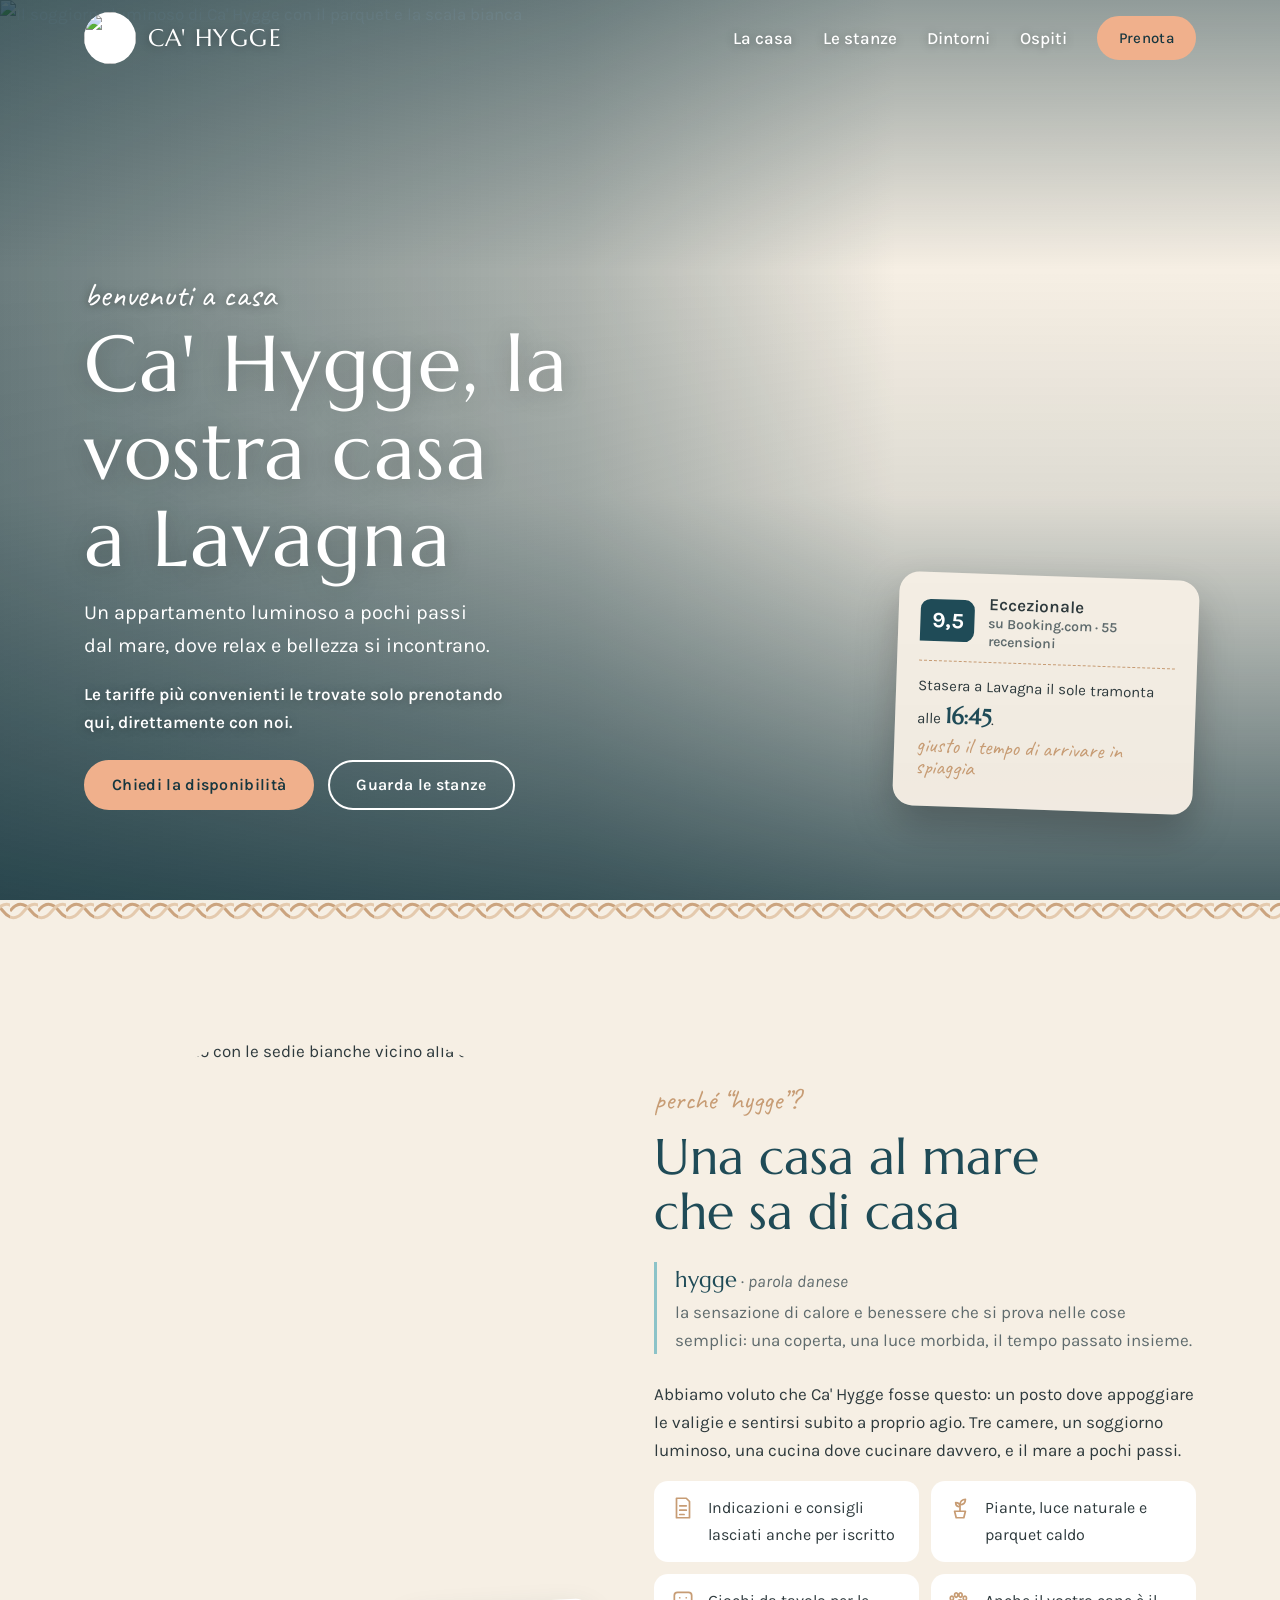
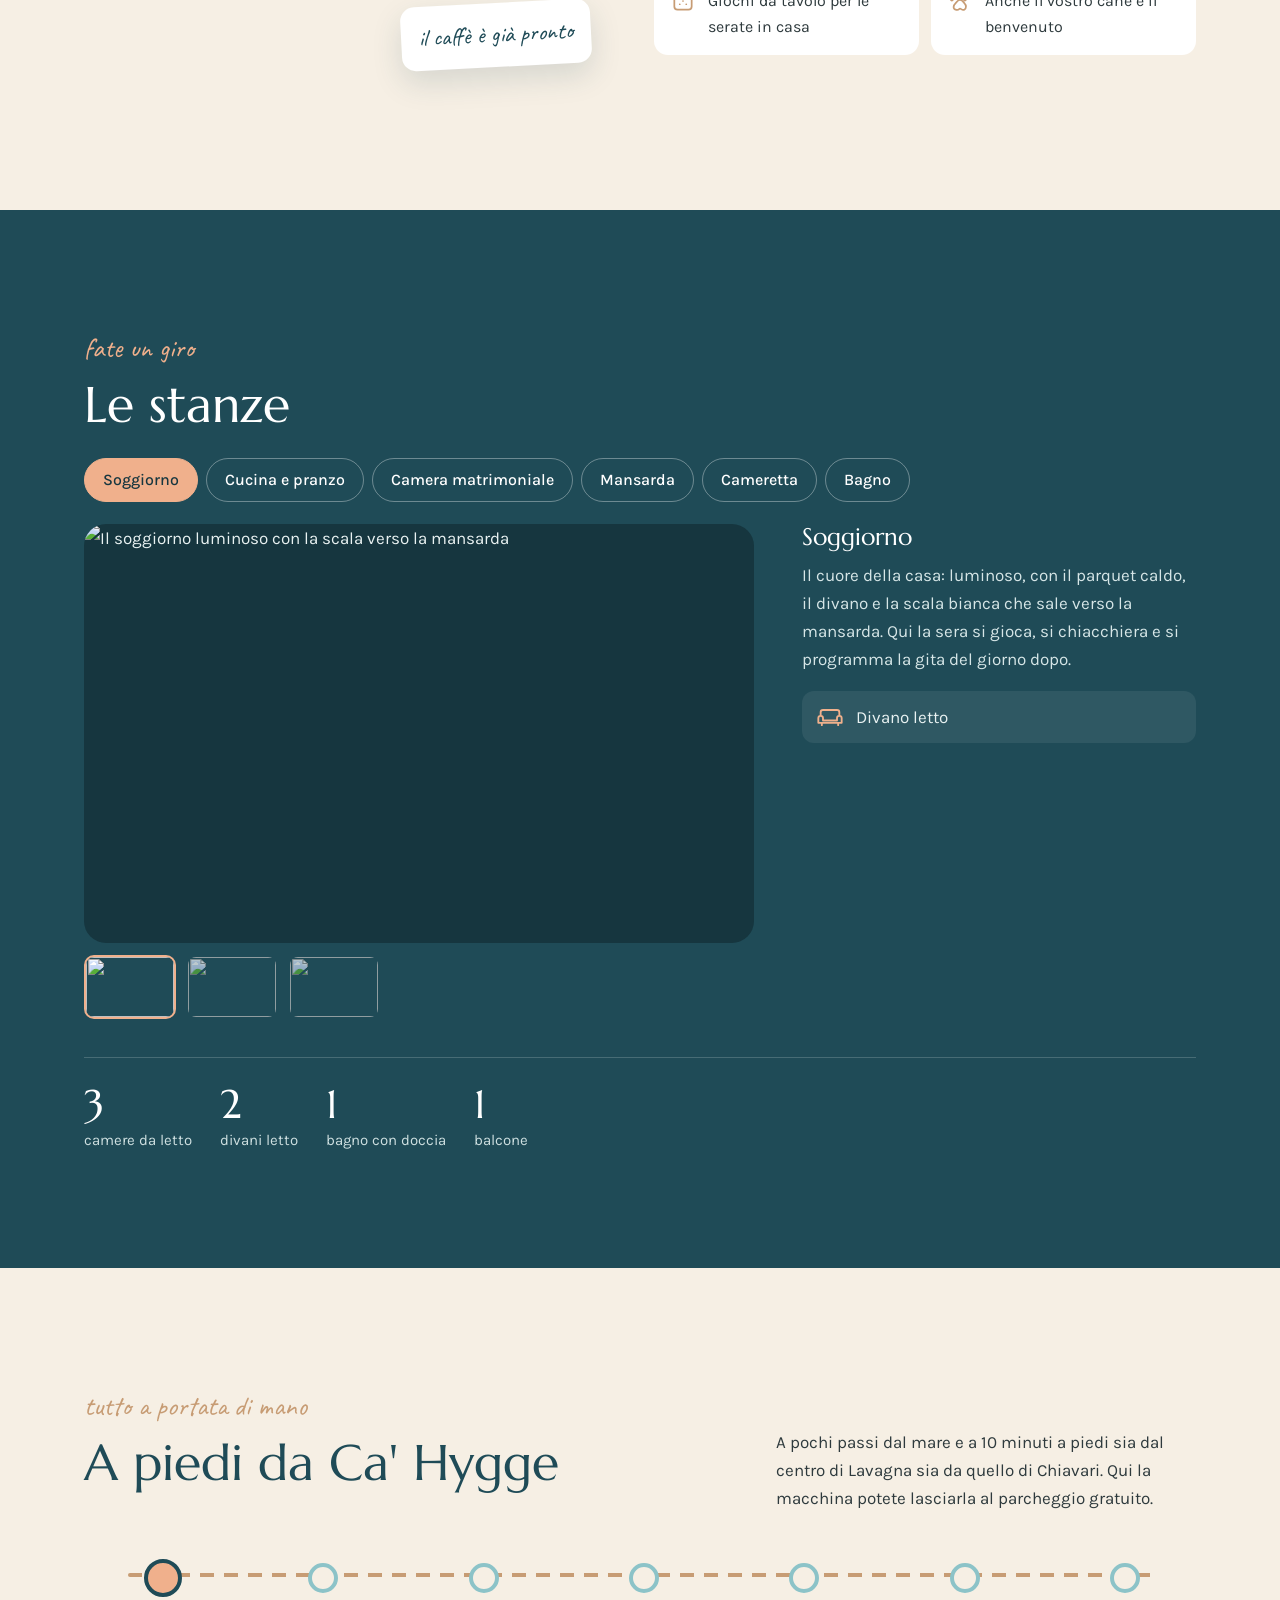
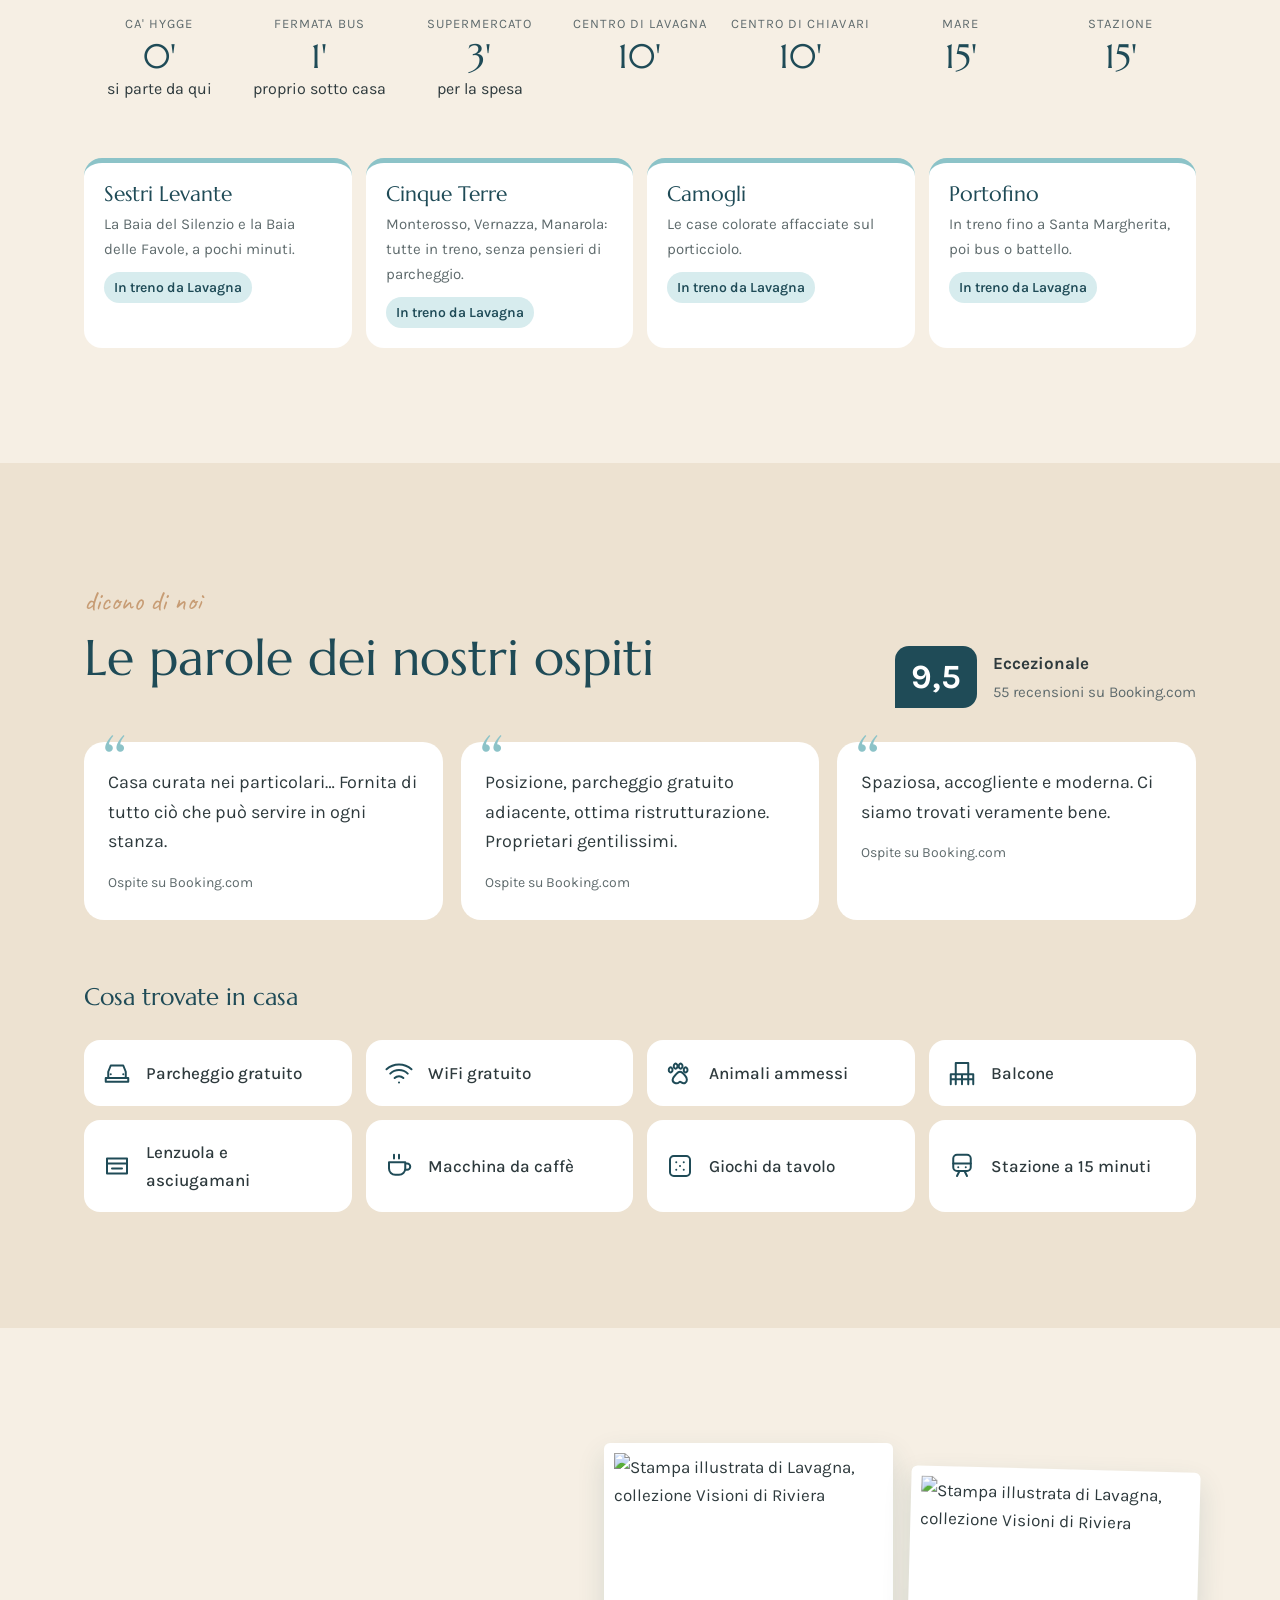
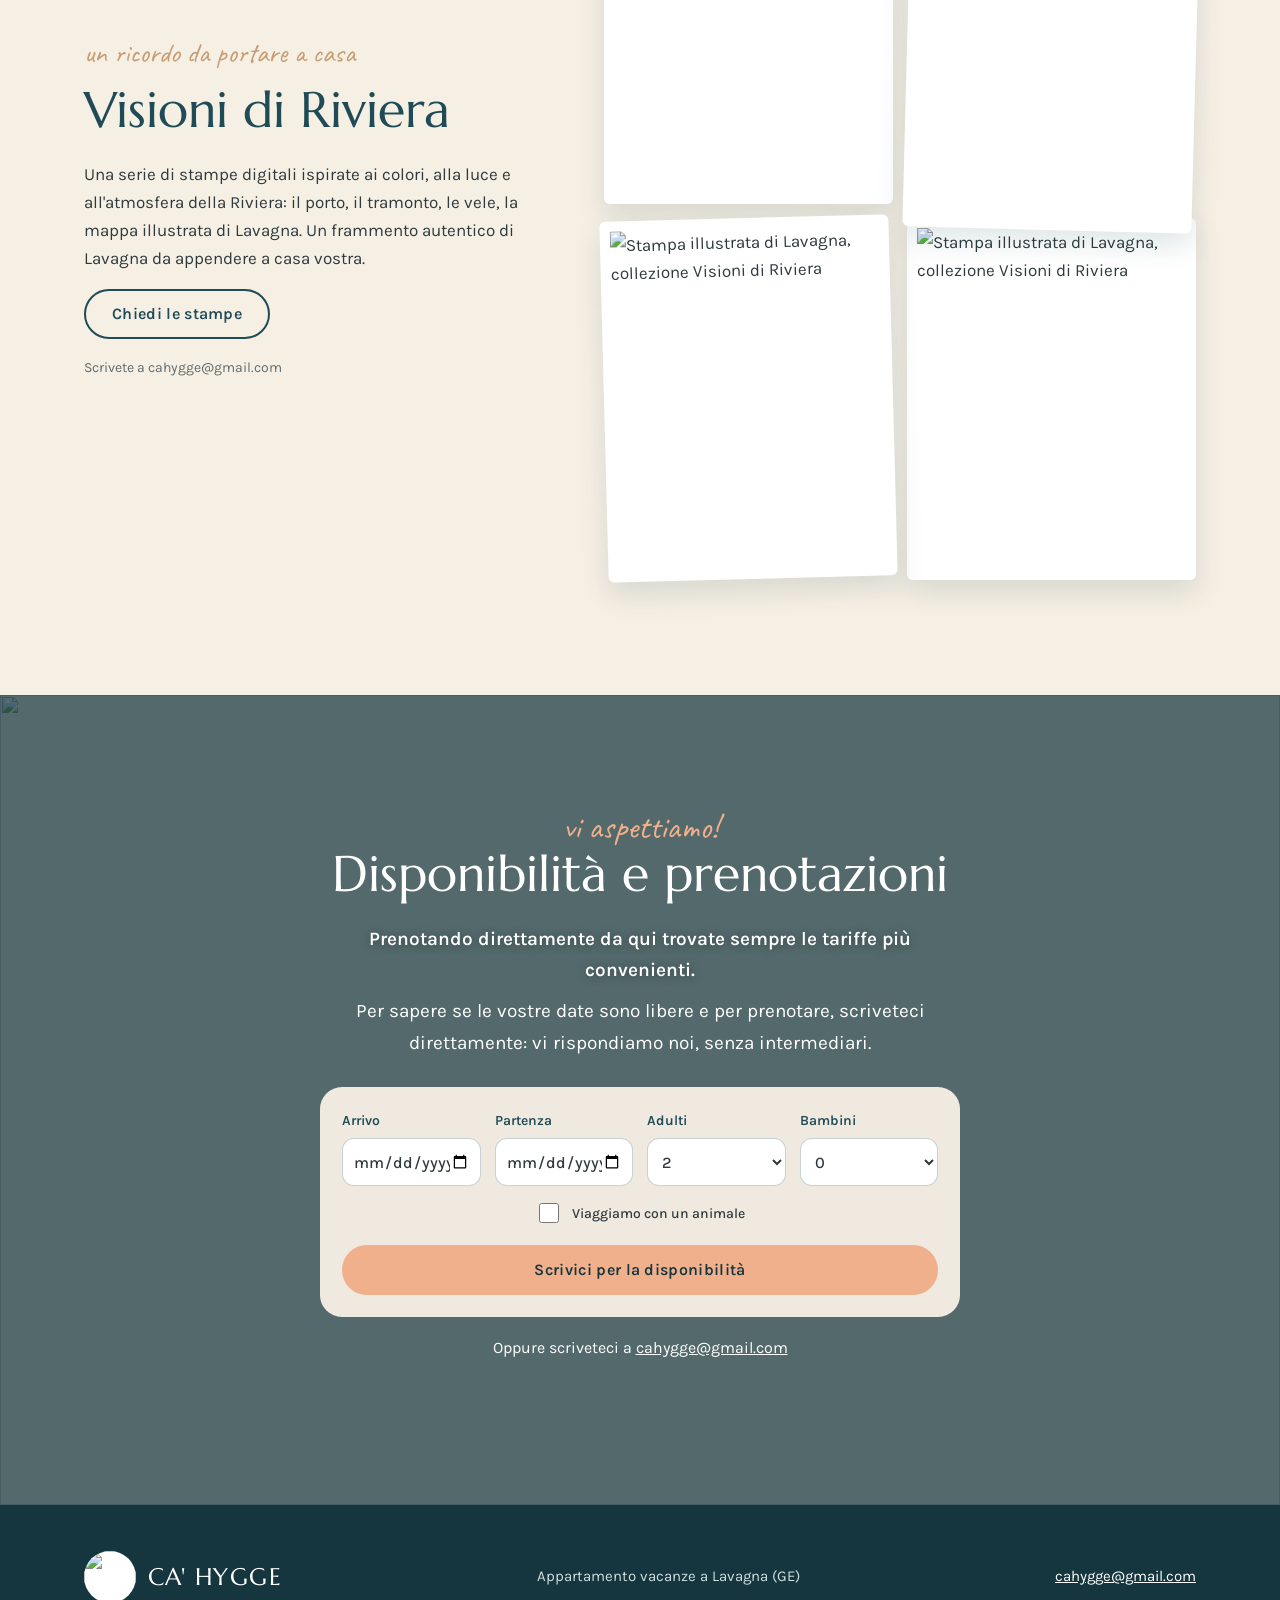
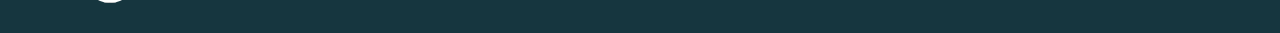
==== commit 9b7d7085: "Dintorni: tolto a piedi dalle tappe Co-Authored-By: Claude Opus 5.5 <noreply@anthropic.com> Claude-S" ====
--- a/index.html
+++ b/index.html
@@ -15,7 +15,7 @@
 <link rel="preconnect" href="https://fonts.gstatic.com" crossorigin>
 <link rel="preconnect" href="https://static.wixstatic.com">
 <link href="https://fonts.googleapis.com/css2?family=Caveat:wght@500&family=Karla:wght@400;500;600;700&family=Marcellus&display=swap" rel="stylesheet">
-<link rel="stylesheet" href="css/stile.css?v=10">
+<link rel="stylesheet" href="css/stile.css?v=11">
 <script type="application/ld+json">{"@context":"https://schema.org","@type":"VacationRental","name":"Ca' Hygge","description":"Appartamento vacanze a Lavagna, a pochi passi dal mare.","image":"https://static.wixstatic.com/media/edddbc_9b73cc7bd9f04071ac35682df0bffee0~mv2.jpg/v1/fit/w_1600,h_1600,q_85/cahygge.jpg","address":{"@type":"PostalAddress","addressLocality":"Lavagna","addressRegion":"GE","addressCountry":"IT"},"email":"cahygge@gmail.com"}</script>
 </head>
 <body>
@@ -110,7 +110,7 @@
       <div><span class="occhiello">tutto a portata di mano</span><h2>A piedi da Ca' Hygge</h2></div>
       <p style="max-width:42ch;margin:0">A pochi passi dal mare e a 10 minuti a piedi sia dal centro di Lavagna sia da quello di Chiavari. Qui la macchina potete lasciarla al parcheggio gratuito.</p>
     </div>
-    <div class="percorso appare"><div class="tappa"><small>Ca' Hygge</small><b>0'</b><span>si parte da qui</span></div><div class="tappa"><small>Fermata bus</small><b>1'</b><span>proprio sotto casa</span></div><div class="tappa"><small>Supermercato</small><b>3'</b><span>per la spesa</span></div><div class="tappa"><small>Centro di Lavagna</small><b>10'</b><span>a piedi</span></div><div class="tappa"><small>Centro di Chiavari</small><b>10'</b><span>a piedi</span></div><div class="tappa"><small>Mare</small><b>15'</b><span>a piedi</span></div><div class="tappa"><small>Stazione</small><b>15'</b><span>a piedi</span></div></div>
+    <div class="percorso appare"><div class="tappa"><small>Ca' Hygge</small><b>0'</b><span>si parte da qui</span></div><div class="tappa"><small>Fermata bus</small><b>1'</b><span>proprio sotto casa</span></div><div class="tappa"><small>Supermercato</small><b>3'</b><span>per la spesa</span></div><div class="tappa"><small>Centro di Lavagna</small><b>10'</b><span></span></div><div class="tappa"><small>Centro di Chiavari</small><b>10'</b><span></span></div><div class="tappa"><small>Mare</small><b>15'</b><span></span></div><div class="tappa"><small>Stazione</small><b>15'</b><span></span></div></div>
     <div class="gite"><div class="gita appare"><h3>Sestri Levante</h3><p>La Baia del Silenzio e la Baia delle Favole, a pochi minuti.</p><span class="treno">In treno da Lavagna</span></div><div class="gita appare"><h3>Cinque Terre</h3><p>Monterosso, Vernazza, Manarola: tutte in treno, senza pensieri di parcheggio.</p><span class="treno">In treno da Lavagna</span></div><div class="gita appare"><h3>Camogli</h3><p>Le case colorate affacciate sul porticciolo.</p><span class="treno">In treno da Lavagna</span></div><div class="gita appare"><h3>Portofino</h3><p>In treno fino a Santa Margherita, poi bus o battello.</p><span class="treno">In treno da Lavagna</span></div></div>
   </div>
 </section>
@@ -170,6 +170,6 @@
   </div>
 </footer>
 <script src="js/sole.js"></script>
-<script src="js/casa.js?v=10"></script>
+<script src="js/casa.js?v=11"></script>
 </body>
 </html>
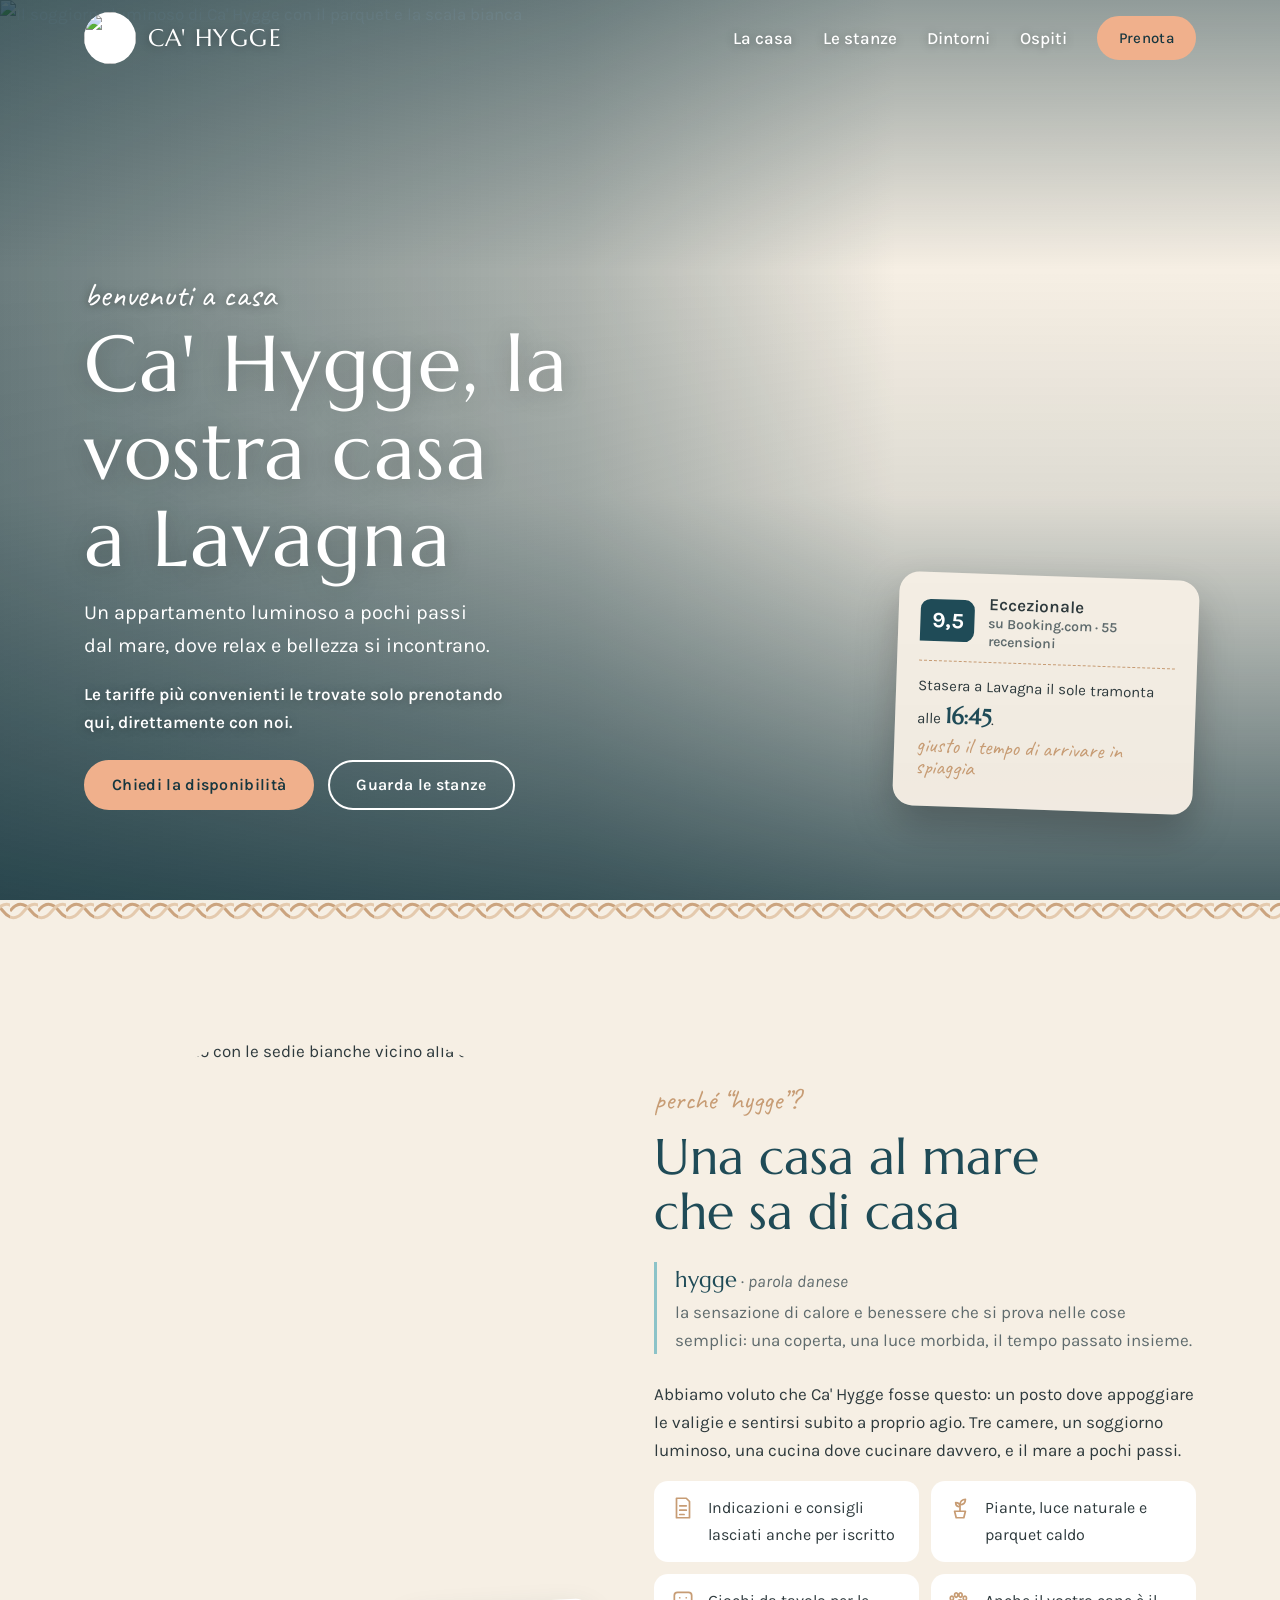
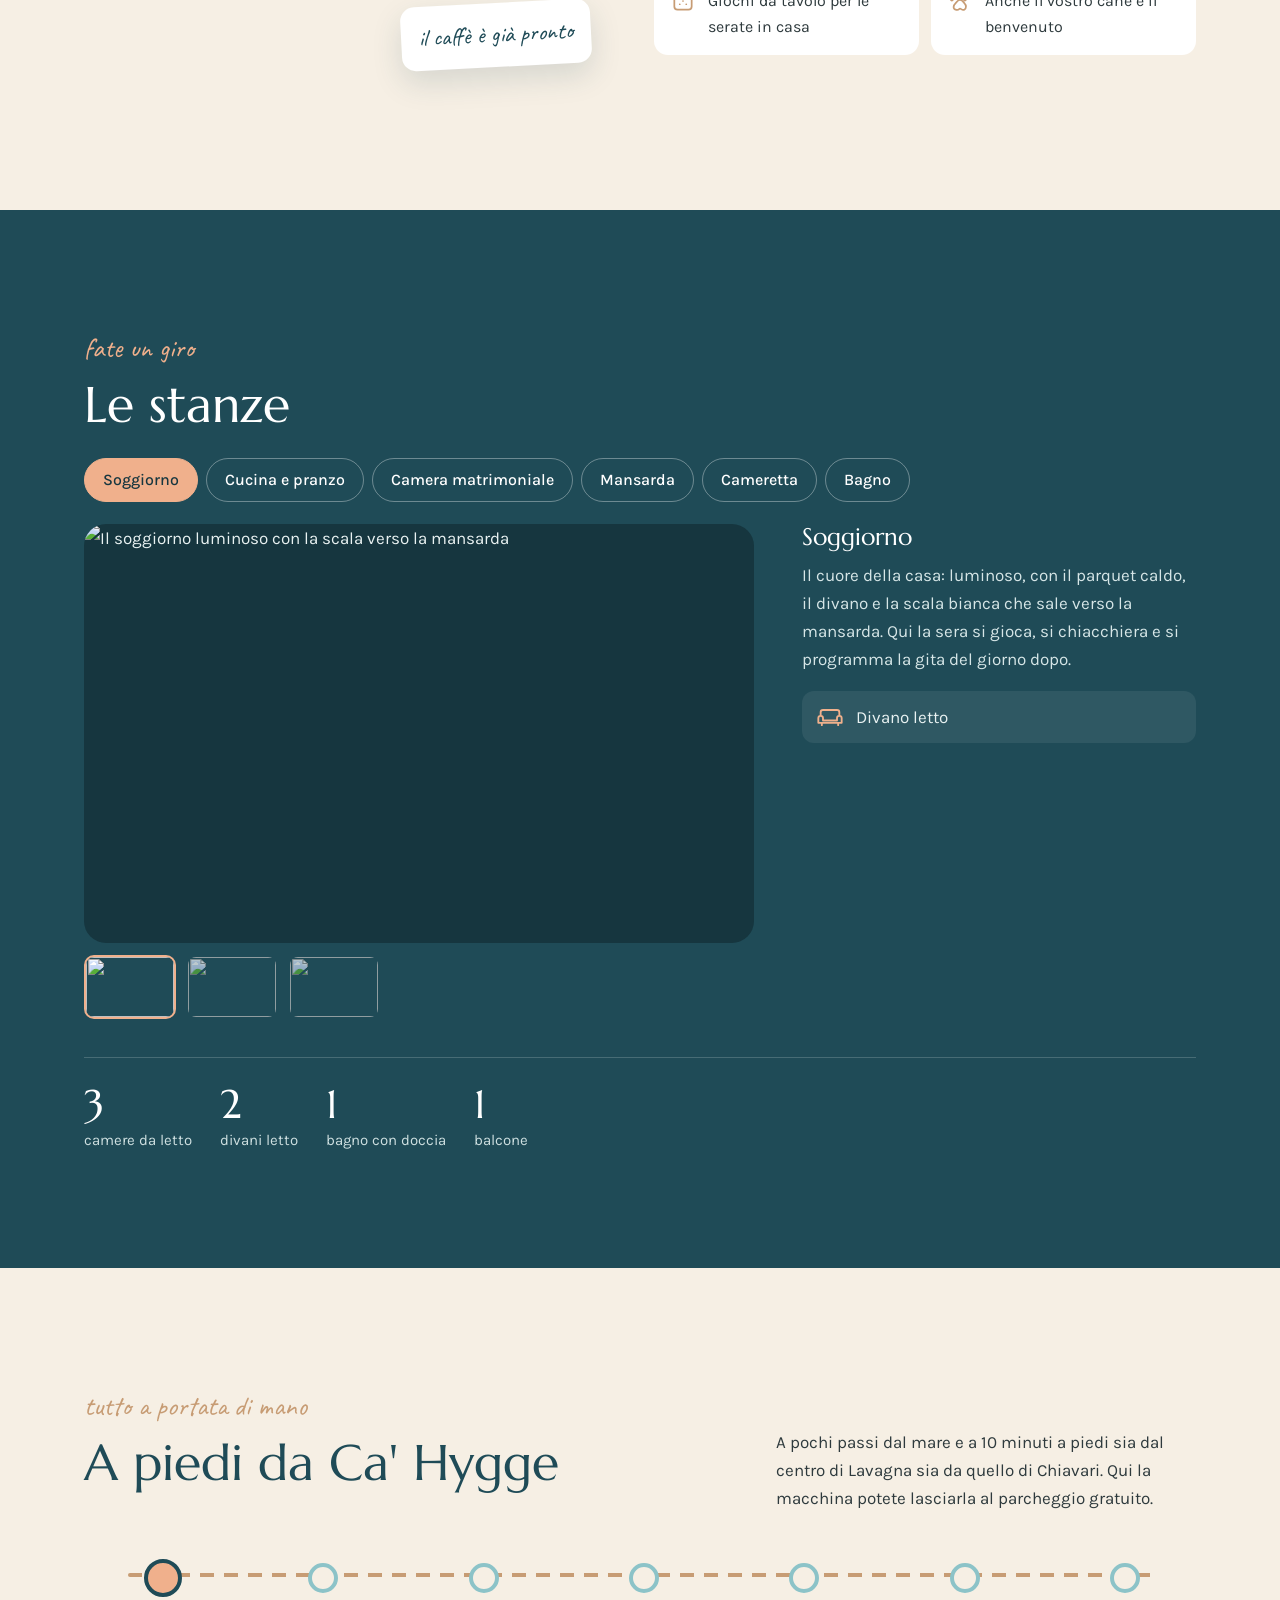
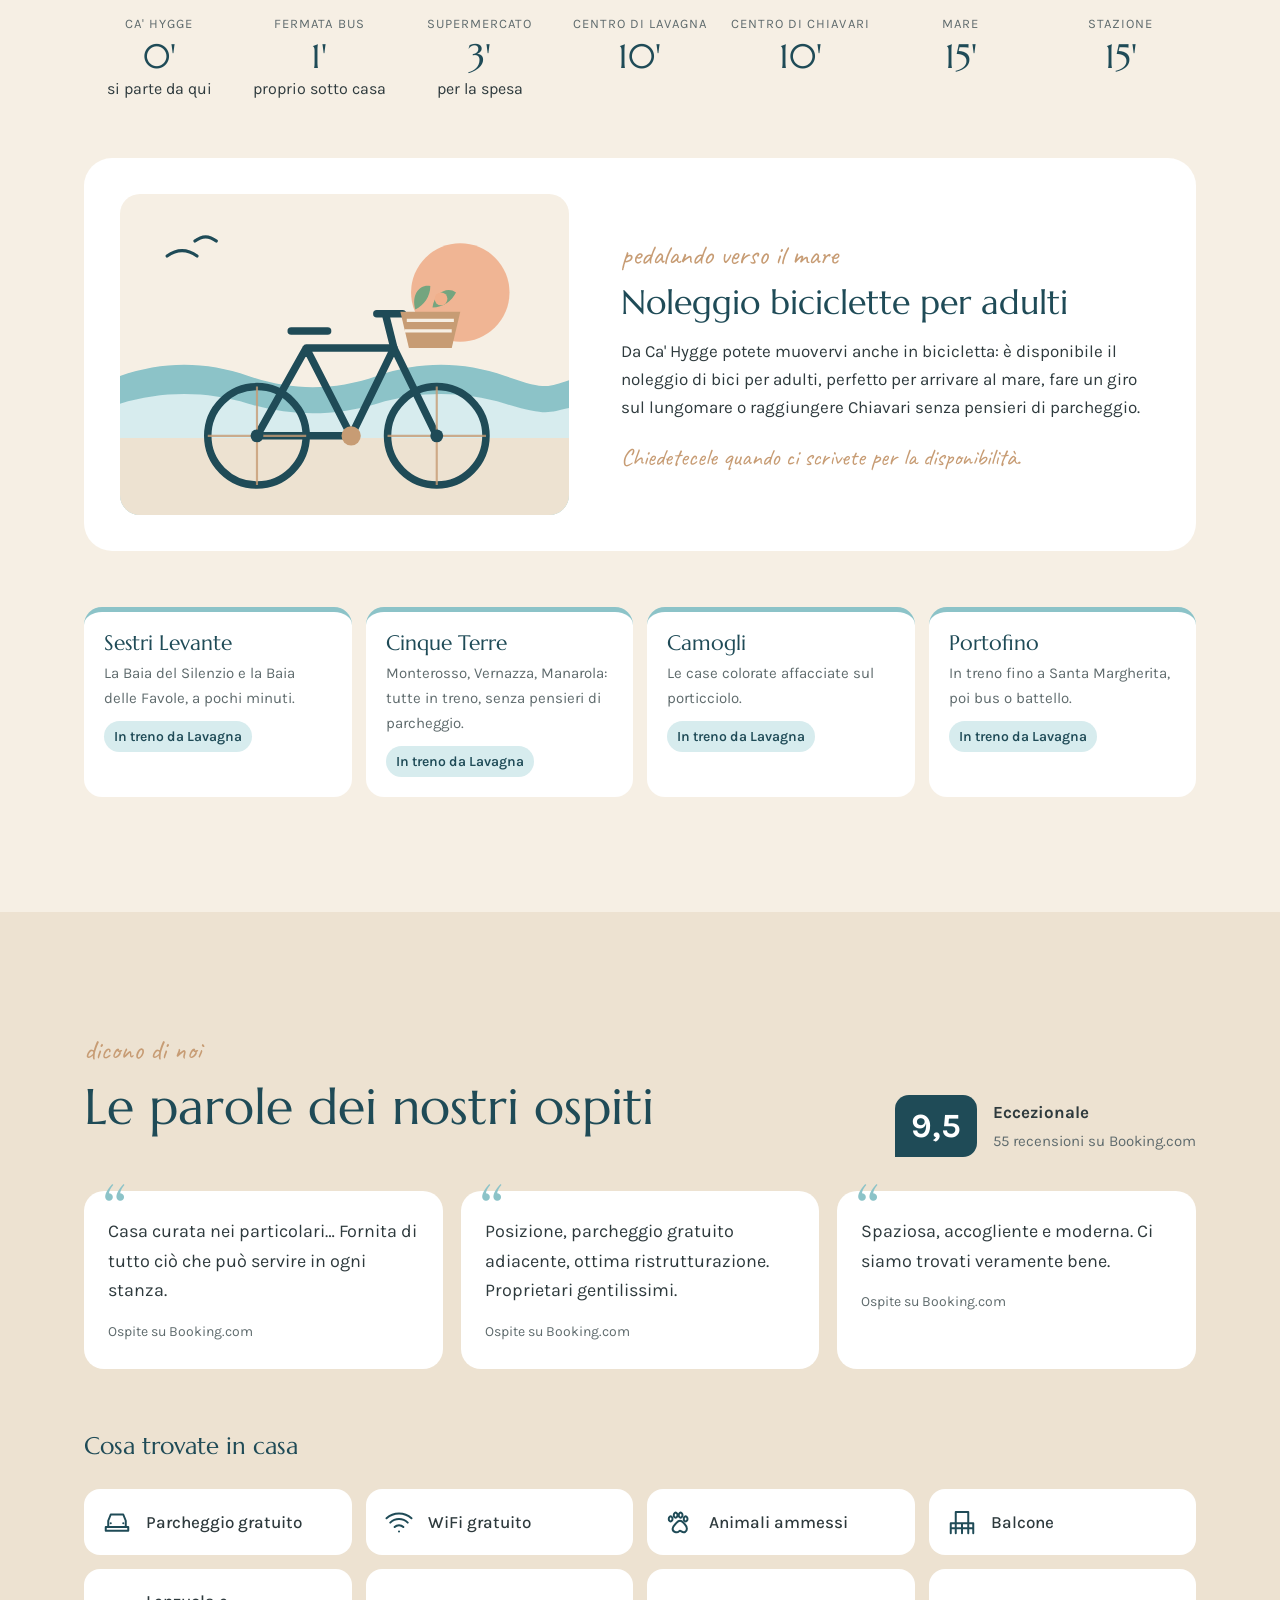
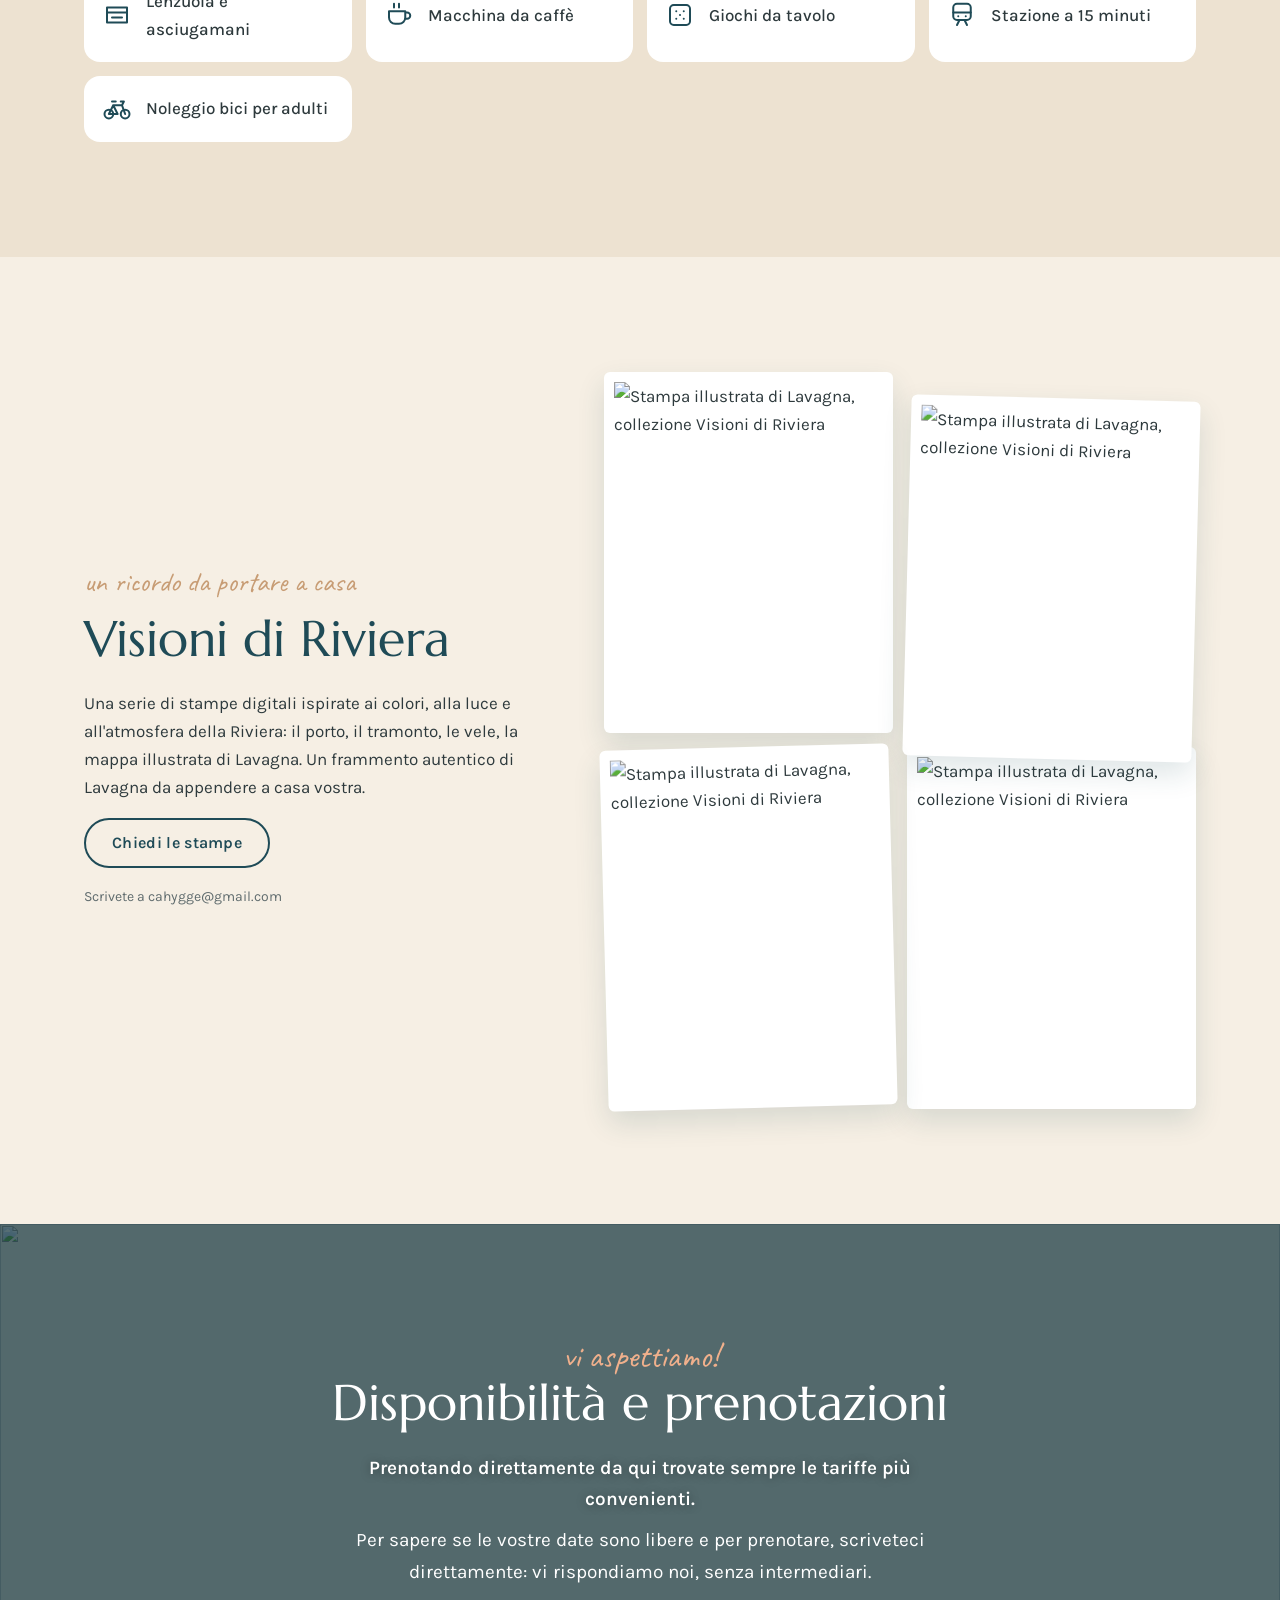
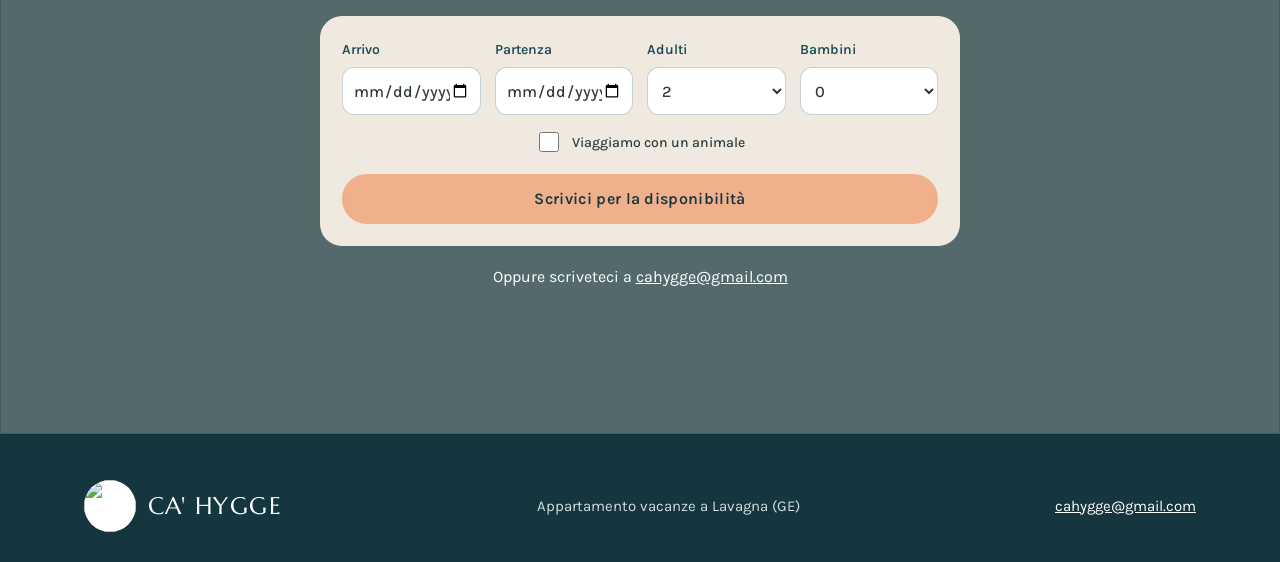
==== commit 3cfa17e9: "Noleggio biciclette per adulti con illustrazione Co-Authored-By: Claude Opus 5.5 <noreply@anthropic." ====
--- a/index.html
+++ b/index.html
@@ -15,7 +15,7 @@
 <link rel="preconnect" href="https://fonts.gstatic.com" crossorigin>
 <link rel="preconnect" href="https://static.wixstatic.com">
 <link href="https://fonts.googleapis.com/css2?family=Caveat:wght@500&family=Karla:wght@400;500;600;700&family=Marcellus&display=swap" rel="stylesheet">
-<link rel="stylesheet" href="css/stile.css?v=11">
+<link rel="stylesheet" href="css/stile.css?v=12">
 <script type="application/ld+json">{"@context":"https://schema.org","@type":"VacationRental","name":"Ca' Hygge","description":"Appartamento vacanze a Lavagna, a pochi passi dal mare.","image":"https://static.wixstatic.com/media/edddbc_9b73cc7bd9f04071ac35682df0bffee0~mv2.jpg/v1/fit/w_1600,h_1600,q_85/cahygge.jpg","address":{"@type":"PostalAddress","addressLocality":"Lavagna","addressRegion":"GE","addressCountry":"IT"},"email":"cahygge@gmail.com"}</script>
 </head>
 <body>
@@ -111,6 +111,32 @@
       <p style="max-width:42ch;margin:0">A pochi passi dal mare e a 10 minuti a piedi sia dal centro di Lavagna sia da quello di Chiavari. Qui la macchina potete lasciarla al parcheggio gratuito.</p>
     </div>
     <div class="percorso appare"><div class="tappa"><small>Ca' Hygge</small><b>0'</b><span>si parte da qui</span></div><div class="tappa"><small>Fermata bus</small><b>1'</b><span>proprio sotto casa</span></div><div class="tappa"><small>Supermercato</small><b>3'</b><span>per la spesa</span></div><div class="tappa"><small>Centro di Lavagna</small><b>10'</b><span></span></div><div class="tappa"><small>Centro di Chiavari</small><b>10'</b><span></span></div><div class="tappa"><small>Mare</small><b>15'</b><span></span></div><div class="tappa"><small>Stazione</small><b>15'</b><span></span></div></div>
+    <div class="in-bici appare">
+      <svg class="bici-disegno" viewBox="0 0 420 300" role="img" aria-label="Illustrazione di una bicicletta con il cestino, davanti al mare e al sole">
+        <circle cx="318" cy="92" r="46" fill="#f0b08c" opacity=".9"/>
+        <path d="M0 170c40-14 80-14 120 0s80 14 120 0 80-14 120 0 40 10 60 4v126H0z" fill="#8cc3c8"/>
+        <path d="M0 196c40-12 80-12 120 0s80 12 120 0 80-12 120 0 40 8 60 4v100H0z" fill="#d7ecee"/>
+        <path d="M0 228h420v72H0z" fill="#ede2d1"/>
+        <path d="M44 58q14-10 28 0M70 44q10-8 20 0" fill="none" stroke="#1f4b57" stroke-width="3" stroke-linecap="round"/>
+        <g fill="none" stroke="#1f4b57" stroke-width="7" stroke-linecap="round" stroke-linejoin="round">
+          <circle cx="128" cy="226" r="46"/><circle cx="296" cy="226" r="46"/>
+          <path d="M128 226l46-82h82l40 82M174 144l42 82h-88M216 226l40-82"/>
+          <path d="M160 128h34M248 112l8 32M240 112h24"/>
+        </g>
+        <g stroke="#c79c74" stroke-width="2" opacity=".8"><path d="M128 180v92M82 226h92M296 180v92M250 226h92"/></g>
+        <circle cx="128" cy="226" r="6" fill="#1f4b57"/><circle cx="296" cy="226" r="6" fill="#1f4b57"/><circle cx="216" cy="226" r="9" fill="#c79c74"/>
+        <path d="M262 110h56l-8 34h-40z" fill="#c79c74"/>
+        <path d="M268 118h44M266 128h44" stroke="#f6efe4" stroke-width="3"/>
+        <path d="M276 108c-4-14 4-24 14-22 0 10-6 18-14 22zM292 106c2-14 14-20 22-14-4 8-12 14-22 14z" fill="#74a57f"/>
+        <circle cx="300" cy="98" r="6" fill="#f0b08c"/>
+      </svg>
+      <div>
+        <span class="occhiello">pedalando verso il mare</span>
+        <h3>Noleggio biciclette per adulti</h3>
+        <p>Da Ca' Hygge potete muovervi anche in bicicletta: è disponibile il noleggio di bici per adulti, perfetto per arrivare al mare, fare un giro sul lungomare o raggiungere Chiavari senza pensieri di parcheggio.</p>
+        <p class="nota-bici">Chiedetecele quando ci scrivete per la disponibilità.</p>
+      </div>
+    </div>
     <div class="gite"><div class="gita appare"><h3>Sestri Levante</h3><p>La Baia del Silenzio e la Baia delle Favole, a pochi minuti.</p><span class="treno">In treno da Lavagna</span></div><div class="gita appare"><h3>Cinque Terre</h3><p>Monterosso, Vernazza, Manarola: tutte in treno, senza pensieri di parcheggio.</p><span class="treno">In treno da Lavagna</span></div><div class="gita appare"><h3>Camogli</h3><p>Le case colorate affacciate sul porticciolo.</p><span class="treno">In treno da Lavagna</span></div><div class="gita appare"><h3>Portofino</h3><p>In treno fino a Santa Margherita, poi bus o battello.</p><span class="treno">In treno da Lavagna</span></div></div>
   </div>
 </section>
@@ -123,7 +149,7 @@
     </div>
     <div class="citazioni"><figure class="appare"><blockquote>Casa curata nei particolari… Fornita di tutto ciò che può servire in ogni stanza.</blockquote><figcaption>Ospite su Booking.com</figcaption></figure><figure class="appare"><blockquote>Posizione, parcheggio gratuito adiacente, ottima ristrutturazione. Proprietari gentilissimi.</blockquote><figcaption>Ospite su Booking.com</figcaption></figure><figure class="appare"><blockquote>Spaziosa, accogliente e moderna. Ci siamo trovati veramente bene.</blockquote><figcaption>Ospite su Booking.com</figcaption></figure></div>
     <h3 style="margin-top:64px">Cosa trovate in casa</h3>
-    <ul class="servizi"><li><svg viewBox="0 0 24 24" fill="none" stroke="currentColor" stroke-width="1.6" stroke-linecap="round" stroke-linejoin="round" aria-hidden="true"><path d="M5 16V11l2-5h10l2 5v5M3 16h18v3H3zM7 13h.01M17 13h.01"/></svg><span>Parcheggio gratuito</span></li><li><svg viewBox="0 0 24 24" fill="none" stroke="currentColor" stroke-width="1.6" stroke-linecap="round" stroke-linejoin="round" aria-hidden="true"><path d="M2 9a15 15 0 0 1 20 0M5 12.5a10 10 0 0 1 14 0M8.5 16a5 5 0 0 1 7 0M12 19.5h.01"/></svg><span>WiFi gratuito</span></li><li><svg viewBox="0 0 24 24" fill="none" stroke="currentColor" stroke-width="1.6" stroke-linecap="round" stroke-linejoin="round" aria-hidden="true"><path d="M8 14c-2 2-3 5 0 6s3-1 4-1 2 2 4 1 2-4 0-6-2-3-4-3-2 1-4 3zM6 9.5a1.5 2 0 1 0 0 .01M10 6.5a1.5 2 0 1 0 0 .01M14 6.5a1.5 2 0 1 0 0 .01M18 9.5a1.5 2 0 1 0 0 .01"/></svg><span>Animali ammessi</span></li><li><svg viewBox="0 0 24 24" fill="none" stroke="currentColor" stroke-width="1.6" stroke-linecap="round" stroke-linejoin="round" aria-hidden="true"><path d="M3 21V13h18v8M3 17h18M7 13v8M12 13v8M17 13v8M7 13V4h10v9"/></svg><span>Balcone</span></li><li><svg viewBox="0 0 24 24" fill="none" stroke="currentColor" stroke-width="1.6" stroke-linecap="round" stroke-linejoin="round" aria-hidden="true"><path d="M4 6h16v4H4zM4 10v8h16v-8M8 14h8"/></svg><span>Lenzuola e asciugamani</span></li><li><svg viewBox="0 0 24 24" fill="none" stroke="currentColor" stroke-width="1.6" stroke-linecap="round" stroke-linejoin="round" aria-hidden="true"><path d="M4 9h13v5a5 5 0 0 1-5 5H9a5 5 0 0 1-5-5zM17 10h1.5a2.5 2.5 0 0 1 0 5H17M8 3v3M12 3v3"/></svg><span>Macchina da caffè</span></li><li><svg viewBox="0 0 24 24" fill="none" stroke="currentColor" stroke-width="1.6" stroke-linecap="round" stroke-linejoin="round" aria-hidden="true"><rect x="4" y="4" width="16" height="16" rx="3"/><path d="M9 9h.01M15 9h.01M12 12h.01M9 15h.01M15 15h.01"/></svg><span>Giochi da tavolo</span></li><li><svg viewBox="0 0 24 24" fill="none" stroke="currentColor" stroke-width="1.6" stroke-linecap="round" stroke-linejoin="round" aria-hidden="true"><rect x="5" y="3" width="14" height="13" rx="3"/><path d="M5 10h14M9 13h.01M15 13h.01M8 20l2-4M16 20l-2-4"/></svg><span>Stazione a 15 minuti</span></li></ul>
+    <ul class="servizi"><li><svg viewBox="0 0 24 24" fill="none" stroke="currentColor" stroke-width="1.6" stroke-linecap="round" stroke-linejoin="round" aria-hidden="true"><path d="M5 16V11l2-5h10l2 5v5M3 16h18v3H3zM7 13h.01M17 13h.01"/></svg><span>Parcheggio gratuito</span></li><li><svg viewBox="0 0 24 24" fill="none" stroke="currentColor" stroke-width="1.6" stroke-linecap="round" stroke-linejoin="round" aria-hidden="true"><path d="M2 9a15 15 0 0 1 20 0M5 12.5a10 10 0 0 1 14 0M8.5 16a5 5 0 0 1 7 0M12 19.5h.01"/></svg><span>WiFi gratuito</span></li><li><svg viewBox="0 0 24 24" fill="none" stroke="currentColor" stroke-width="1.6" stroke-linecap="round" stroke-linejoin="round" aria-hidden="true"><path d="M8 14c-2 2-3 5 0 6s3-1 4-1 2 2 4 1 2-4 0-6-2-3-4-3-2 1-4 3zM6 9.5a1.5 2 0 1 0 0 .01M10 6.5a1.5 2 0 1 0 0 .01M14 6.5a1.5 2 0 1 0 0 .01M18 9.5a1.5 2 0 1 0 0 .01"/></svg><span>Animali ammessi</span></li><li><svg viewBox="0 0 24 24" fill="none" stroke="currentColor" stroke-width="1.6" stroke-linecap="round" stroke-linejoin="round" aria-hidden="true"><path d="M3 21V13h18v8M3 17h18M7 13v8M12 13v8M17 13v8M7 13V4h10v9"/></svg><span>Balcone</span></li><li><svg viewBox="0 0 24 24" fill="none" stroke="currentColor" stroke-width="1.6" stroke-linecap="round" stroke-linejoin="round" aria-hidden="true"><path d="M4 6h16v4H4zM4 10v8h16v-8M8 14h8"/></svg><span>Lenzuola e asciugamani</span></li><li><svg viewBox="0 0 24 24" fill="none" stroke="currentColor" stroke-width="1.6" stroke-linecap="round" stroke-linejoin="round" aria-hidden="true"><path d="M4 9h13v5a5 5 0 0 1-5 5H9a5 5 0 0 1-5-5zM17 10h1.5a2.5 2.5 0 0 1 0 5H17M8 3v3M12 3v3"/></svg><span>Macchina da caffè</span></li><li><svg viewBox="0 0 24 24" fill="none" stroke="currentColor" stroke-width="1.6" stroke-linecap="round" stroke-linejoin="round" aria-hidden="true"><rect x="4" y="4" width="16" height="16" rx="3"/><path d="M9 9h.01M15 9h.01M12 12h.01M9 15h.01M15 15h.01"/></svg><span>Giochi da tavolo</span></li><li><svg viewBox="0 0 24 24" fill="none" stroke="currentColor" stroke-width="1.6" stroke-linecap="round" stroke-linejoin="round" aria-hidden="true"><rect x="5" y="3" width="14" height="13" rx="3"/><path d="M5 10h14M9 13h.01M15 13h.01M8 20l2-4M16 20l-2-4"/></svg><span>Stazione a 15 minuti</span></li><li><svg viewBox="0 0 24 24" fill="none" stroke="currentColor" stroke-width="1.6" stroke-linecap="round" stroke-linejoin="round" aria-hidden="true"><circle cx="5.5" cy="16" r="3.5"/><circle cx="18.5" cy="16" r="3.5"/><path d="M5.5 16 9 9h7l2.5 7M9 9l3.5 7h-7M15 6h2.5l-1.5 3M8 6h3"/></svg><span>Noleggio bici per adulti</span></li></ul>
   </div>
 </section>
 
@@ -170,6 +196,6 @@
   </div>
 </footer>
 <script src="js/sole.js"></script>
-<script src="js/casa.js?v=11"></script>
+<script src="js/casa.js?v=12"></script>
 </body>
 </html>
--- a/css/stile.css
+++ b/css/stile.css
@@ -223,3 +223,10 @@
 .richiesta .eta-campi label{font-weight:500;color:var(--grigio)}
 @media(max-width:600px){.richiesta .eta-campi{grid-template-columns:repeat(2,minmax(0,1fr))}}
 .percorso{grid-template-columns:repeat(7,minmax(0,1fr))}@media(max-width:760px){.percorso{grid-template-columns:minmax(0,1fr)}}
+
+/* In bici */
+.in-bici{margin-top:56px;display:grid;grid-template-columns:minmax(0,1fr) minmax(0,1.2fr);gap:clamp(24px,4vw,56px);align-items:center;background:#fff;border-radius:28px;padding:clamp(20px,3vw,36px);overflow:hidden}
+.in-bici .bici-disegno{width:100%;height:auto;border-radius:20px;background:var(--sabbia)}
+.in-bici h3{font-size:clamp(26px,3vw,34px)}
+.in-bici .nota-bici{font-family:var(--mano);font-size:24px;color:var(--corda);margin:0}
+@media(max-width:760px){.in-bici{grid-template-columns:minmax(0,1fr)}}
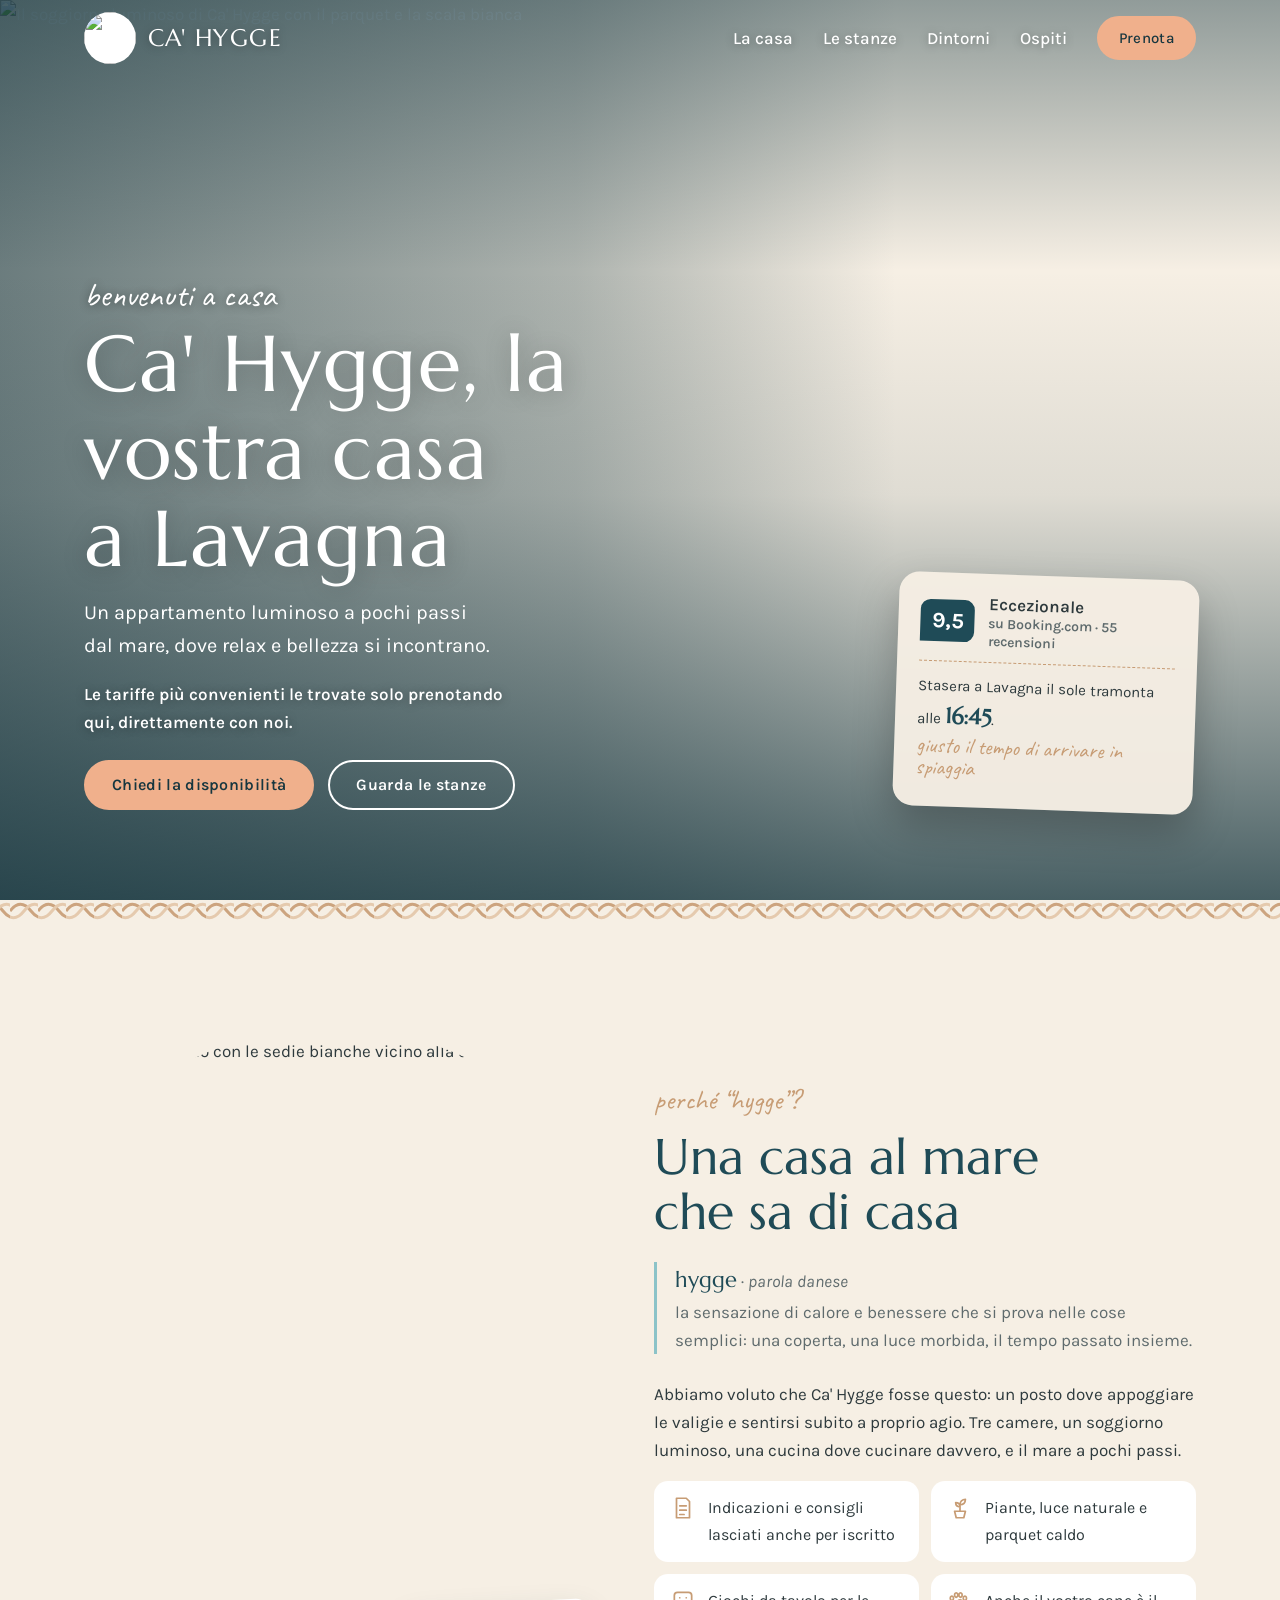
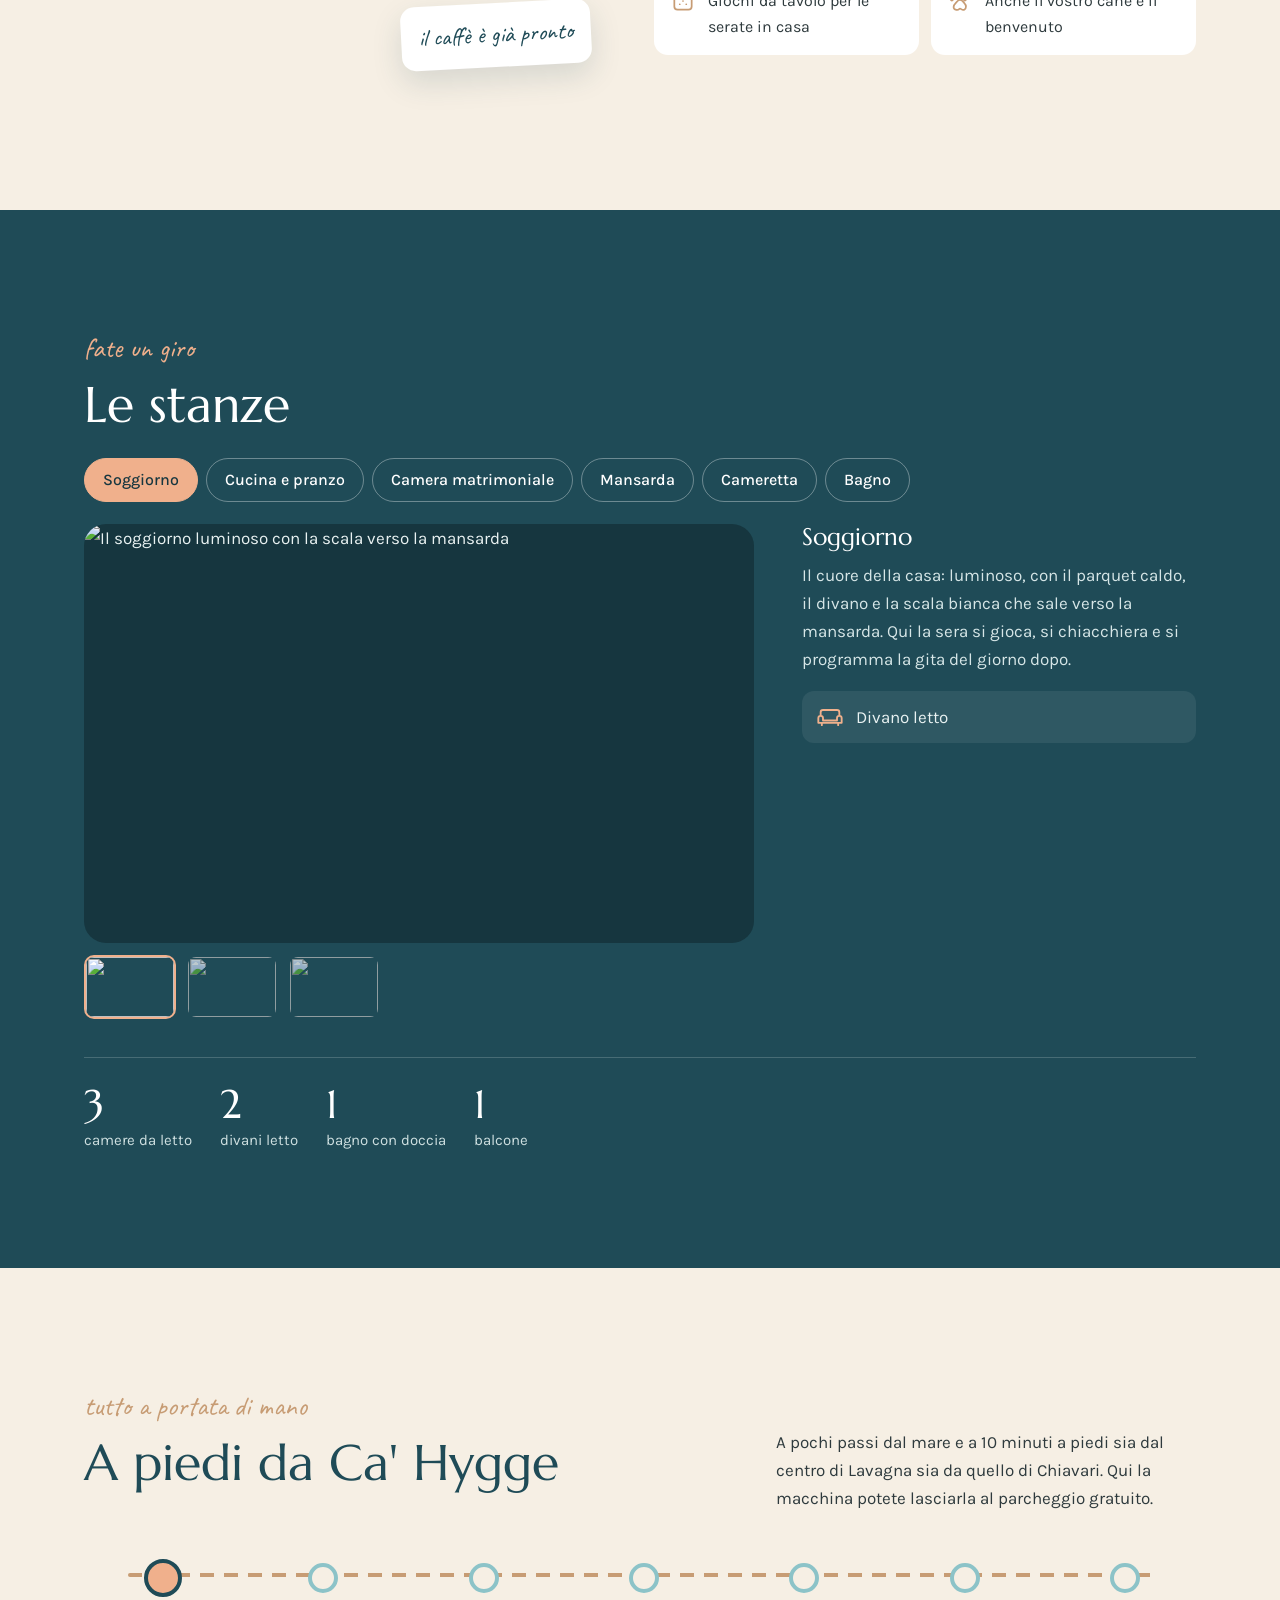
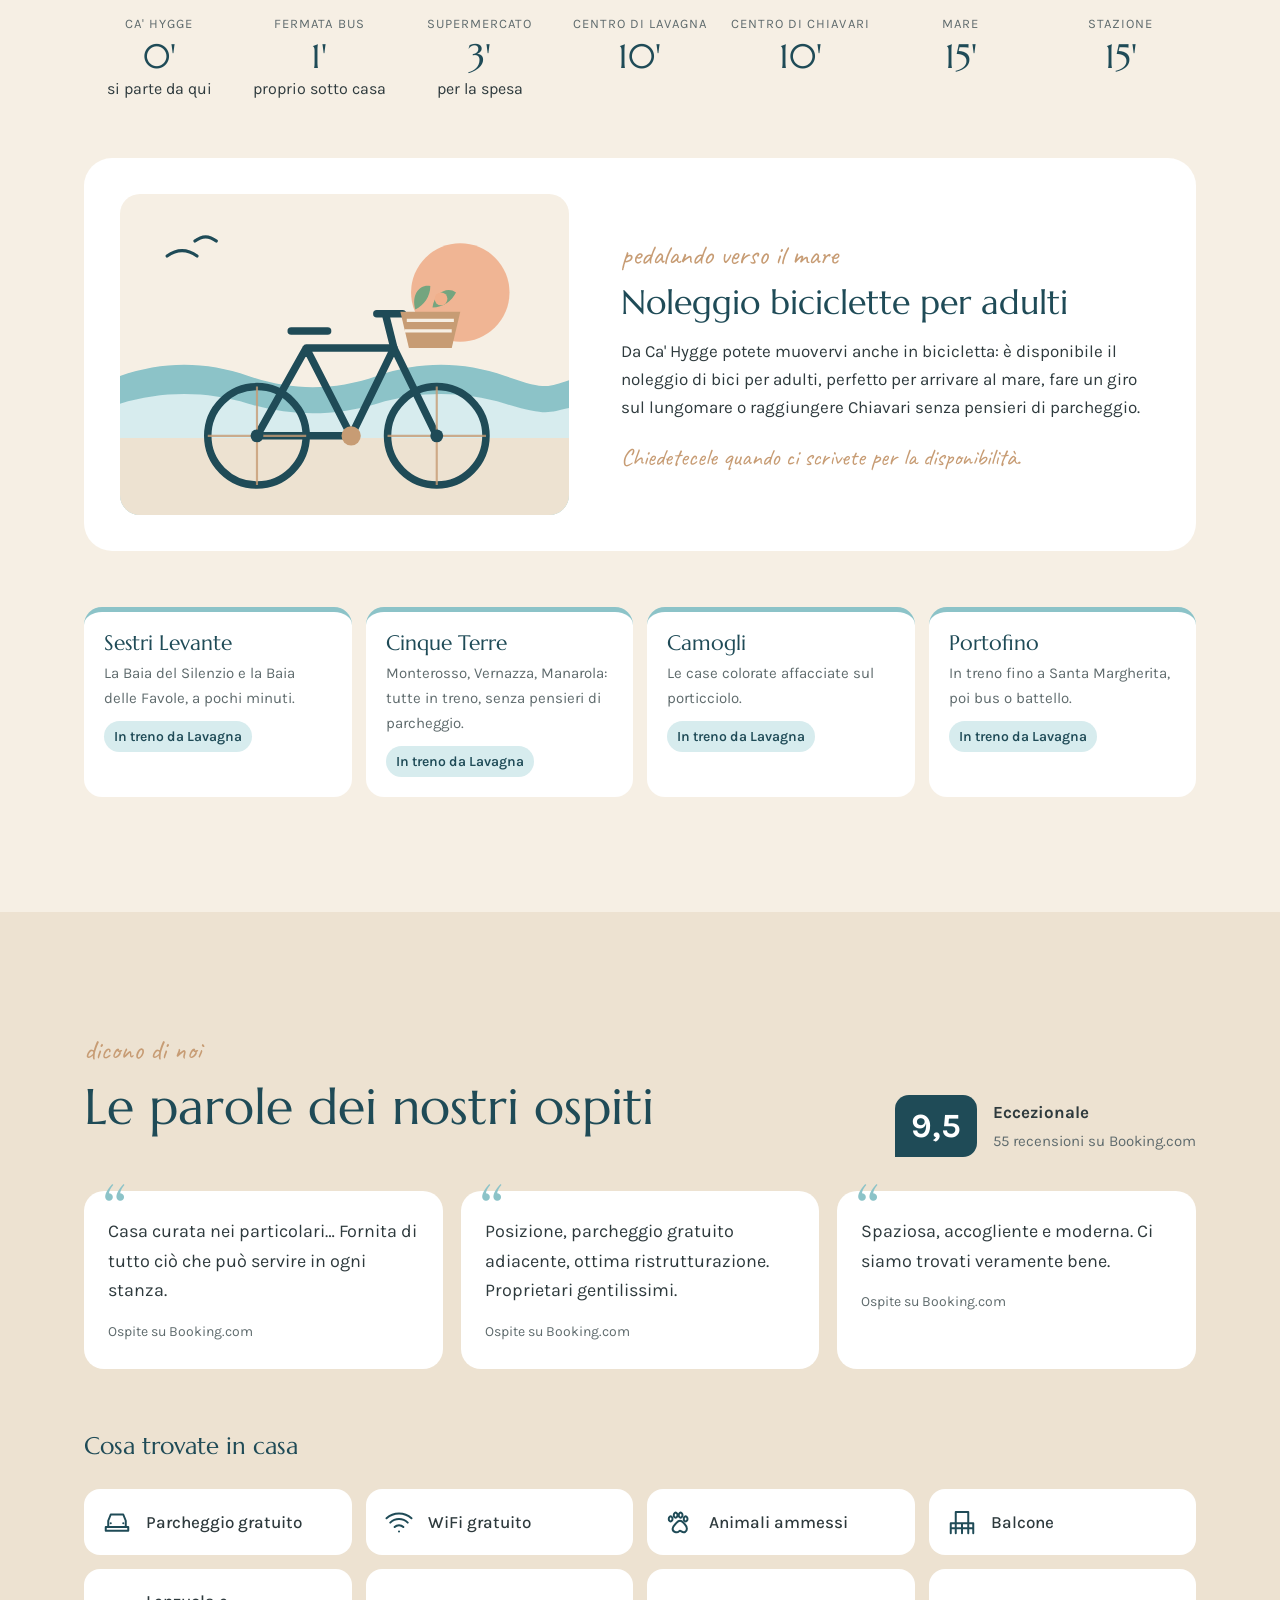
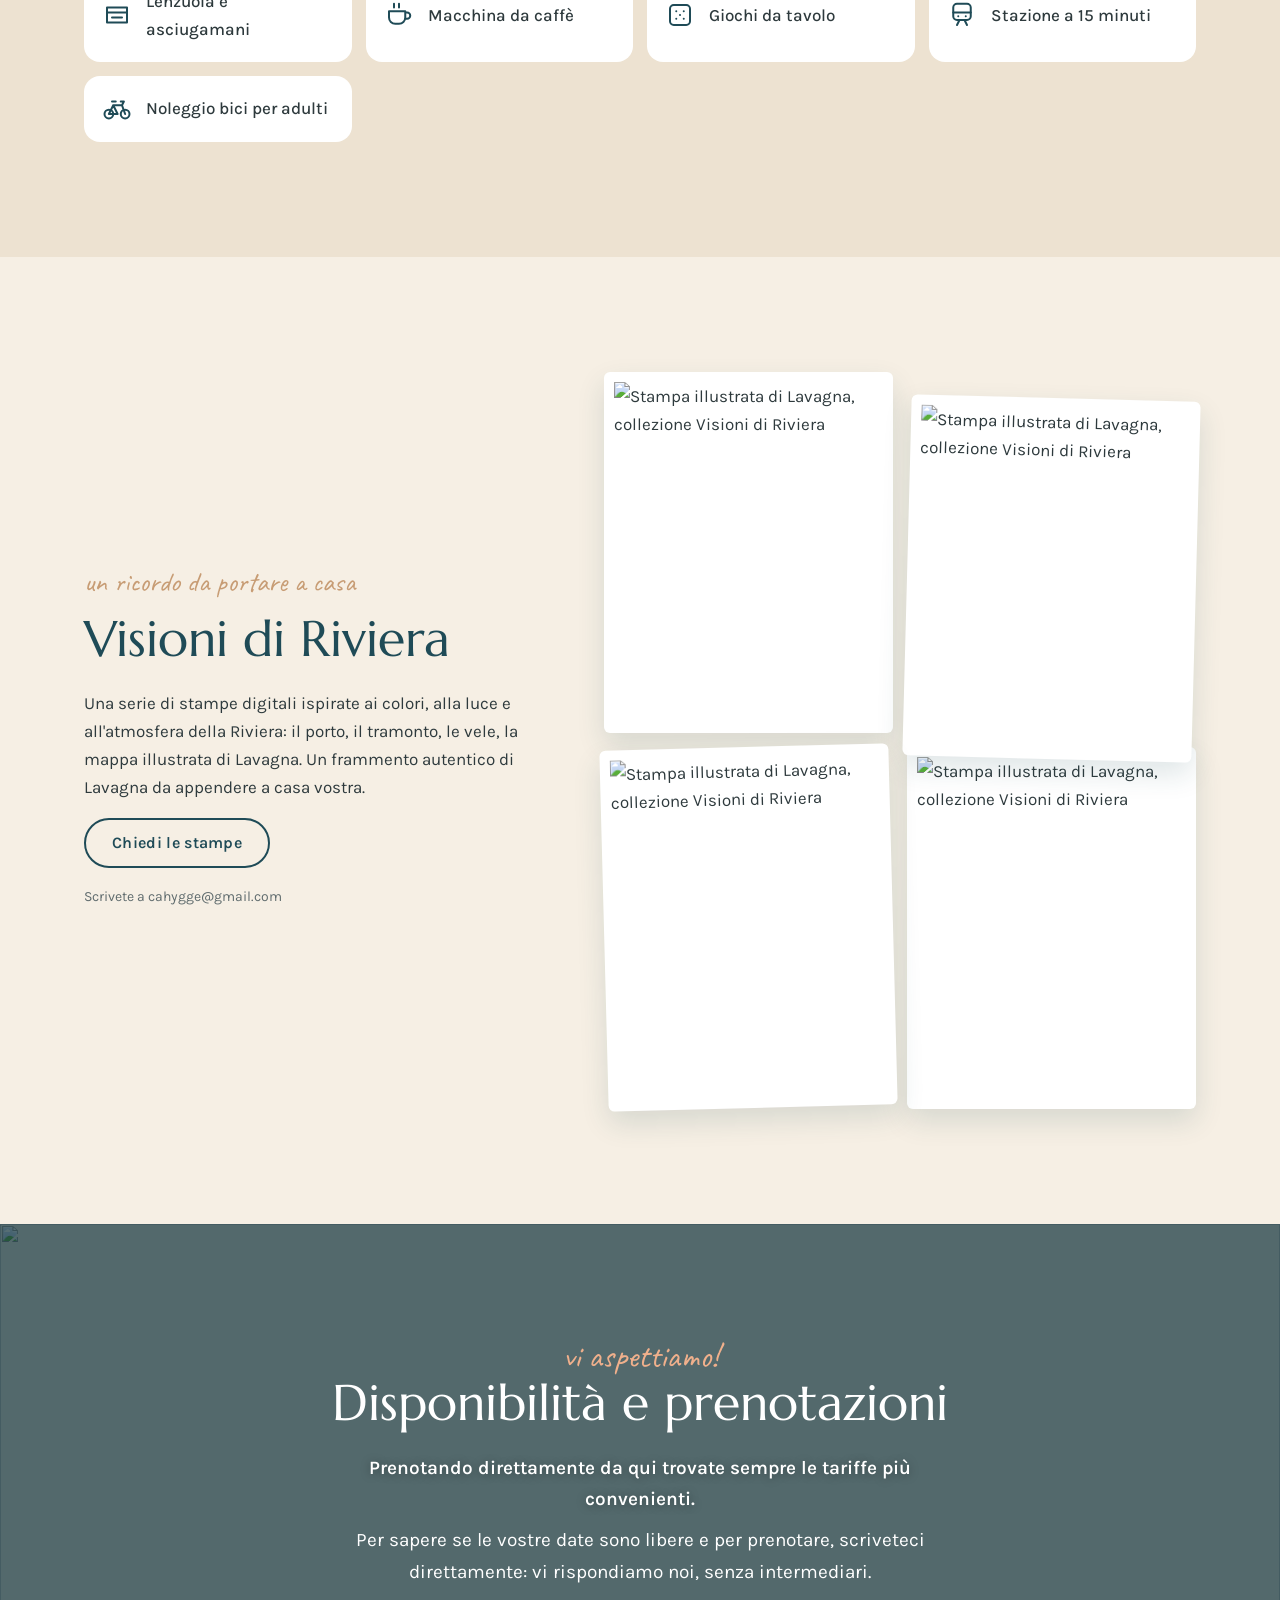
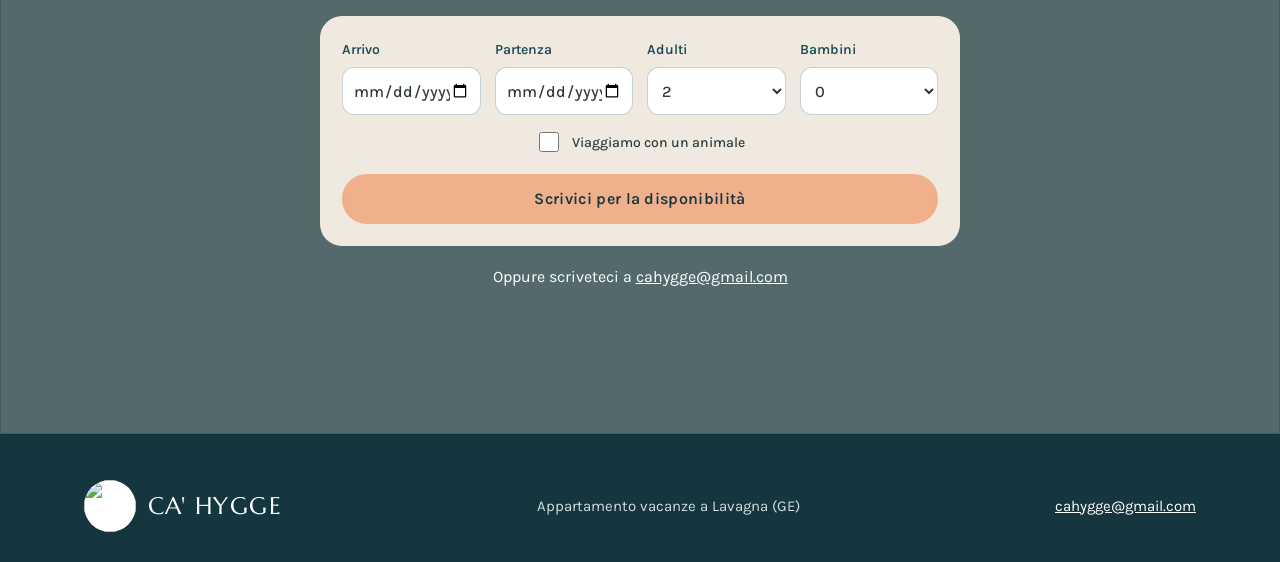
==== commit db646bb2: "Telefono: layout minimale, testi non più sovrapposti Co-Authored-By: Claude Opus 5.5 <noreply@anthro" ====
--- a/index.html
+++ b/index.html
@@ -15,7 +15,7 @@
 <link rel="preconnect" href="https://fonts.gstatic.com" crossorigin>
 <link rel="preconnect" href="https://static.wixstatic.com">
 <link href="https://fonts.googleapis.com/css2?family=Caveat:wght@500&family=Karla:wght@400;500;600;700&family=Marcellus&display=swap" rel="stylesheet">
-<link rel="stylesheet" href="css/stile.css?v=12">
+<link rel="stylesheet" href="css/stile.css?v=13">
 <script type="application/ld+json">{"@context":"https://schema.org","@type":"VacationRental","name":"Ca' Hygge","description":"Appartamento vacanze a Lavagna, a pochi passi dal mare.","image":"https://static.wixstatic.com/media/edddbc_9b73cc7bd9f04071ac35682df0bffee0~mv2.jpg/v1/fit/w_1600,h_1600,q_85/cahygge.jpg","address":{"@type":"PostalAddress","addressLocality":"Lavagna","addressRegion":"GE","addressCountry":"IT"},"email":"cahygge@gmail.com"}</script>
 </head>
 <body>
@@ -196,6 +196,6 @@
   </div>
 </footer>
 <script src="js/sole.js"></script>
-<script src="js/casa.js?v=12"></script>
+<script src="js/casa.js?v=13"></script>
 </body>
 </html>
--- a/css/stile.css
+++ b/css/stile.css
@@ -230,3 +230,60 @@
 .in-bici h3{font-size:clamp(26px,3vw,34px)}
 .in-bici .nota-bici{font-family:var(--mano);font-size:24px;color:var(--corda);margin:0}
 @media(max-width:760px){.in-bici{grid-template-columns:minmax(0,1fr)}}
+
+/* ===== Telefono: versione minimale e ordinata ===== */
+@media(max-width:700px){
+  body{font-size:16px}
+  .band{padding:56px 0}
+  h2{font-size:30px}
+  .occhiello{font-size:22px}
+  .corda{display:none}
+
+  .testata,.testata.piena{background:var(--sabbia);box-shadow:0 1px 0 rgba(31,75,87,.1)}
+  .testata .wrap{min-height:62px}
+  .testata:not(.piena) .logo b{color:var(--blu);text-shadow:none}
+  .logo img{width:38px;height:38px}
+  .logo b{font-size:18px}
+  .menu .btn{min-height:40px;padding:8px 16px;font-size:14px}
+
+  .hero{display:block;min-height:0;color:var(--testo);padding-top:62px;isolation:auto}
+  .hero::before,.hero::after{display:none}
+  .hero>img{position:relative;z-index:auto;inset:auto;height:52vh;min-height:300px;animation:none}
+  .hero .wrap{display:block;padding:30px 20px 40px}
+  .hero .mano{display:none}
+  .hero h1{color:var(--blu);text-shadow:none;font-size:36px;line-height:1.12;margin-bottom:12px}
+  .hero p.lead{font-size:17px;margin-bottom:12px;max-width:none}
+  .vantaggio{color:var(--grigio)!important;text-shadow:none!important;font-size:15px!important;font-weight:500!important;margin:0 0 24px!important}
+  .hero .azioni{flex-direction:column;gap:10px}
+  .hero .azioni .btn{width:100%}
+  .hero .btn.chiaro{color:var(--blu);border-color:rgba(31,75,87,.3)}
+  .hero .btn.chiaro:hover{background:var(--blu);color:#fff}
+  .cartellino{margin-top:28px;max-width:none;transform:none;box-shadow:none;background:#fff;border:1px solid rgba(31,75,87,.1);padding:16px 18px}
+  .cartellino .voto b{font-size:18px;padding:8px 10px}
+  .cartellino .mano{display:none}
+
+  .hygge .foto .nota{display:none}
+  .hygge .foto img{border-radius:20px;aspect-ratio:4/3}
+  .dizionario{margin:14px 0 18px}
+  .piccole-cose li{padding:12px 14px;font-size:15px}
+
+  .tabs{flex-wrap:nowrap;overflow-x:auto;margin:20px -20px 18px;padding:0 20px;scrollbar-width:none}
+  .tabs::-webkit-scrollbar{display:none}
+  .tabs button{flex:none}
+  .stanza .grande{border-radius:16px}
+  .miniature button{width:72px;height:52px}
+  .posti{gap:18px 28px}
+  .posti b{font-size:32px}
+
+  .passeggiata .intro{margin-bottom:20px}
+  .gite,.citazioni{gap:12px}
+  .in-bici{padding:18px;border-radius:20px}
+  .citazioni figure{padding:22px 20px}
+  .servizi li{padding:14px;font-size:15px}
+  .stampe .quadri img:nth-child(2),.stampe .quadri img:nth-child(3){transform:none}
+
+  .prenota .mano{display:none}
+  .prenota p{font-size:16px}
+  .richiesta{padding:16px;gap:12px;border-radius:18px}
+  .piede .wrap{flex-direction:column;align-items:flex-start;gap:12px}
+}
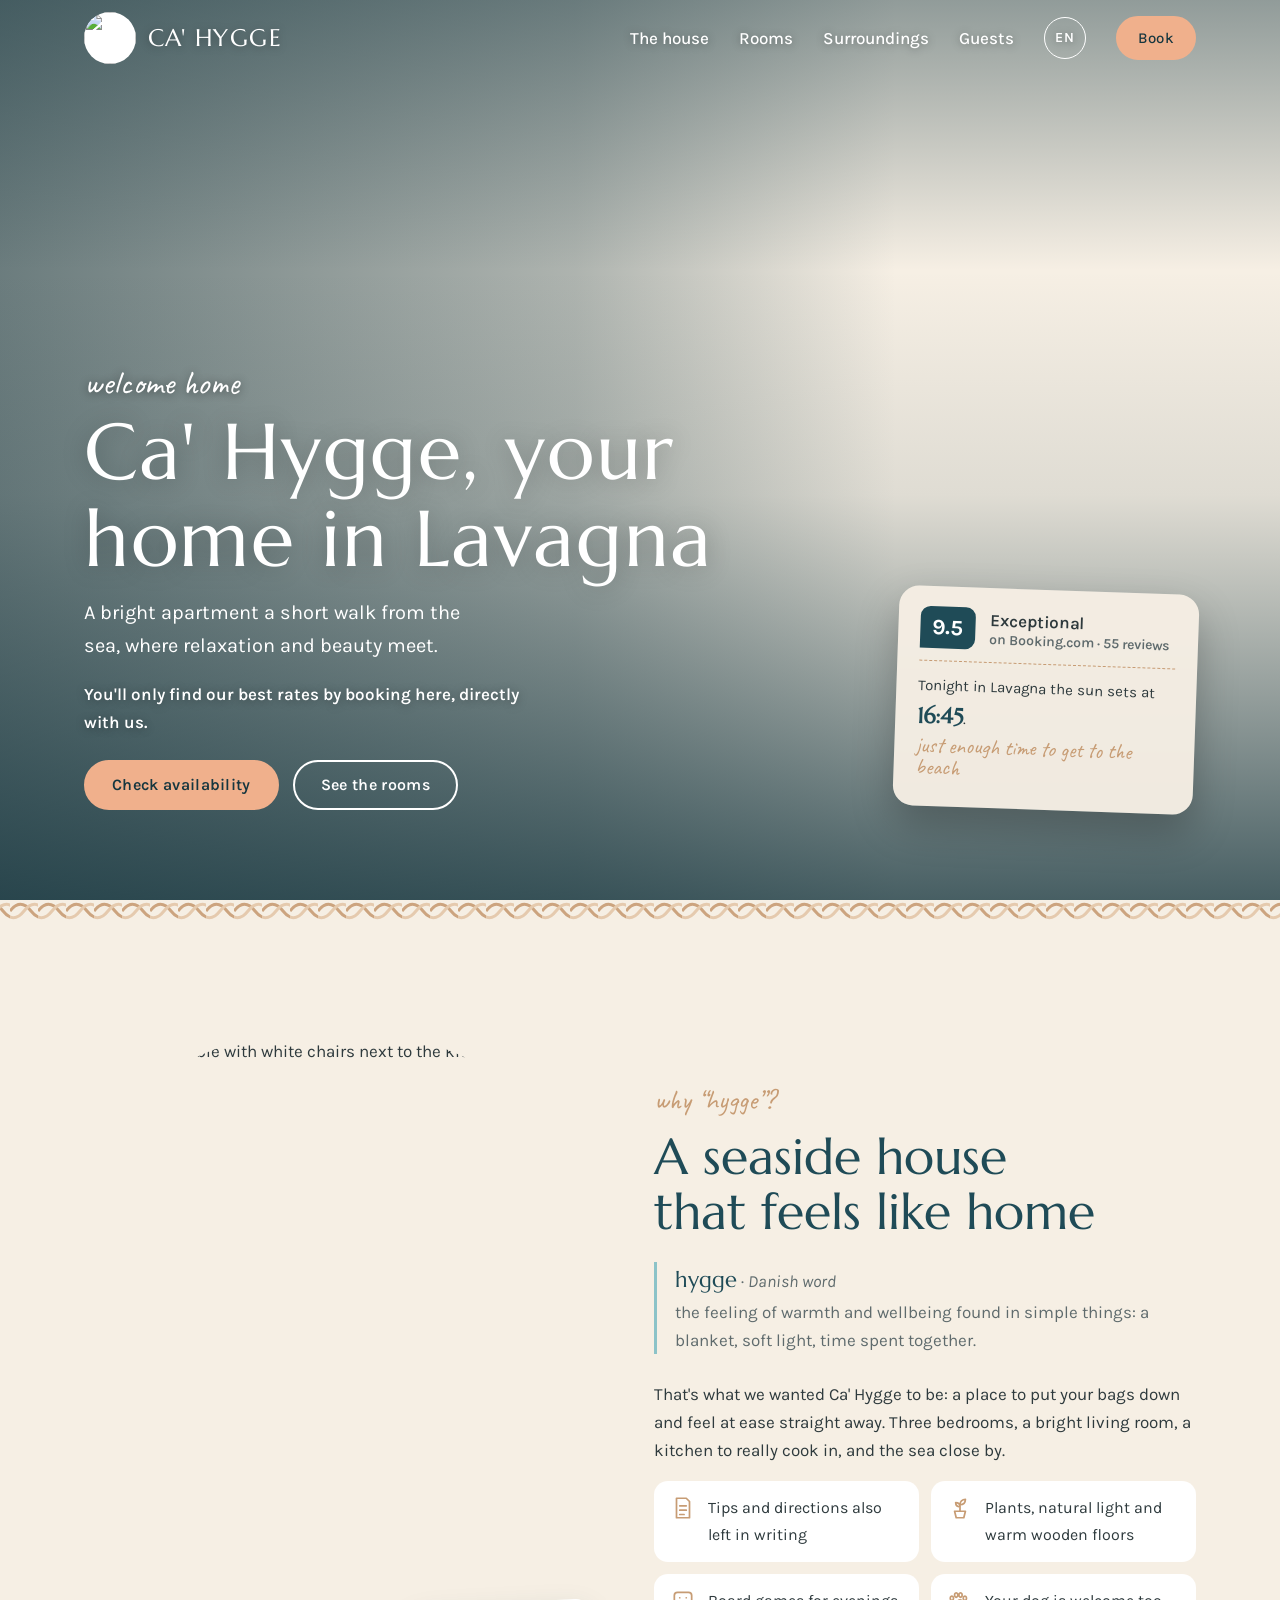
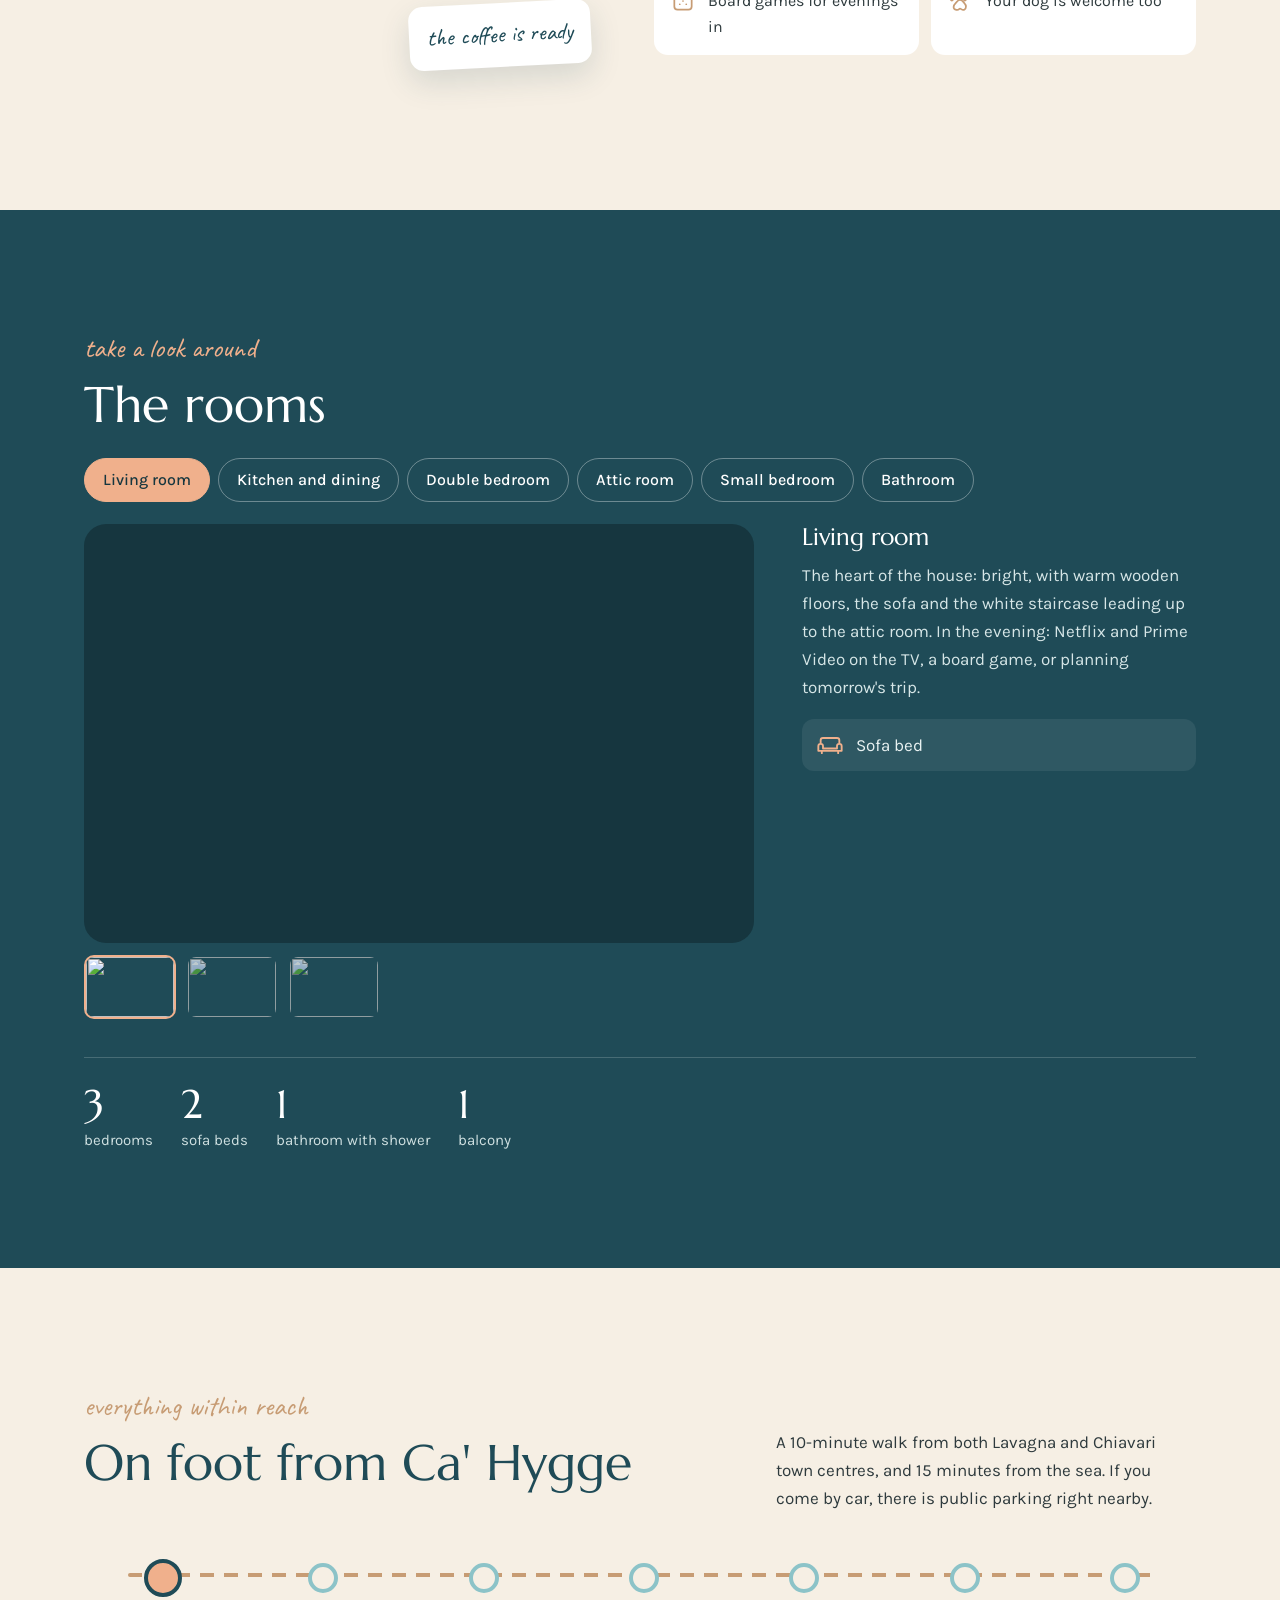
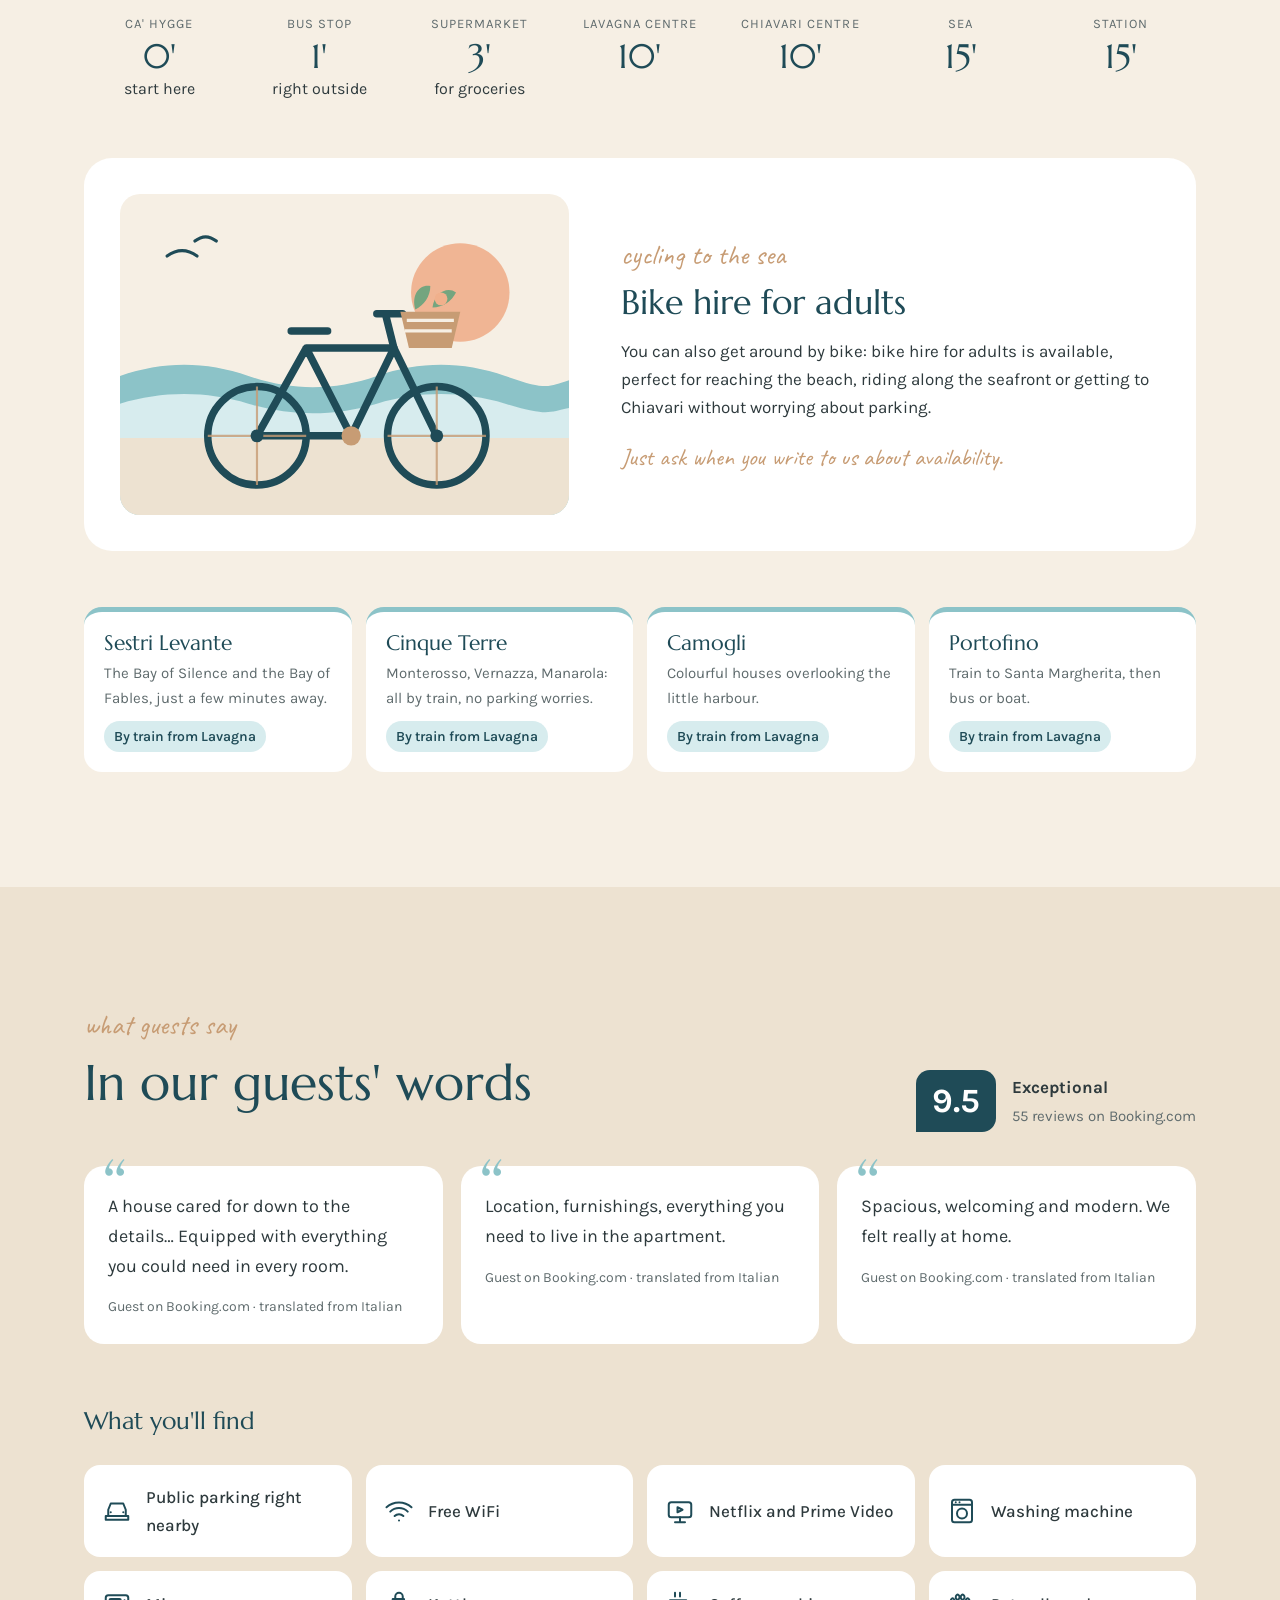
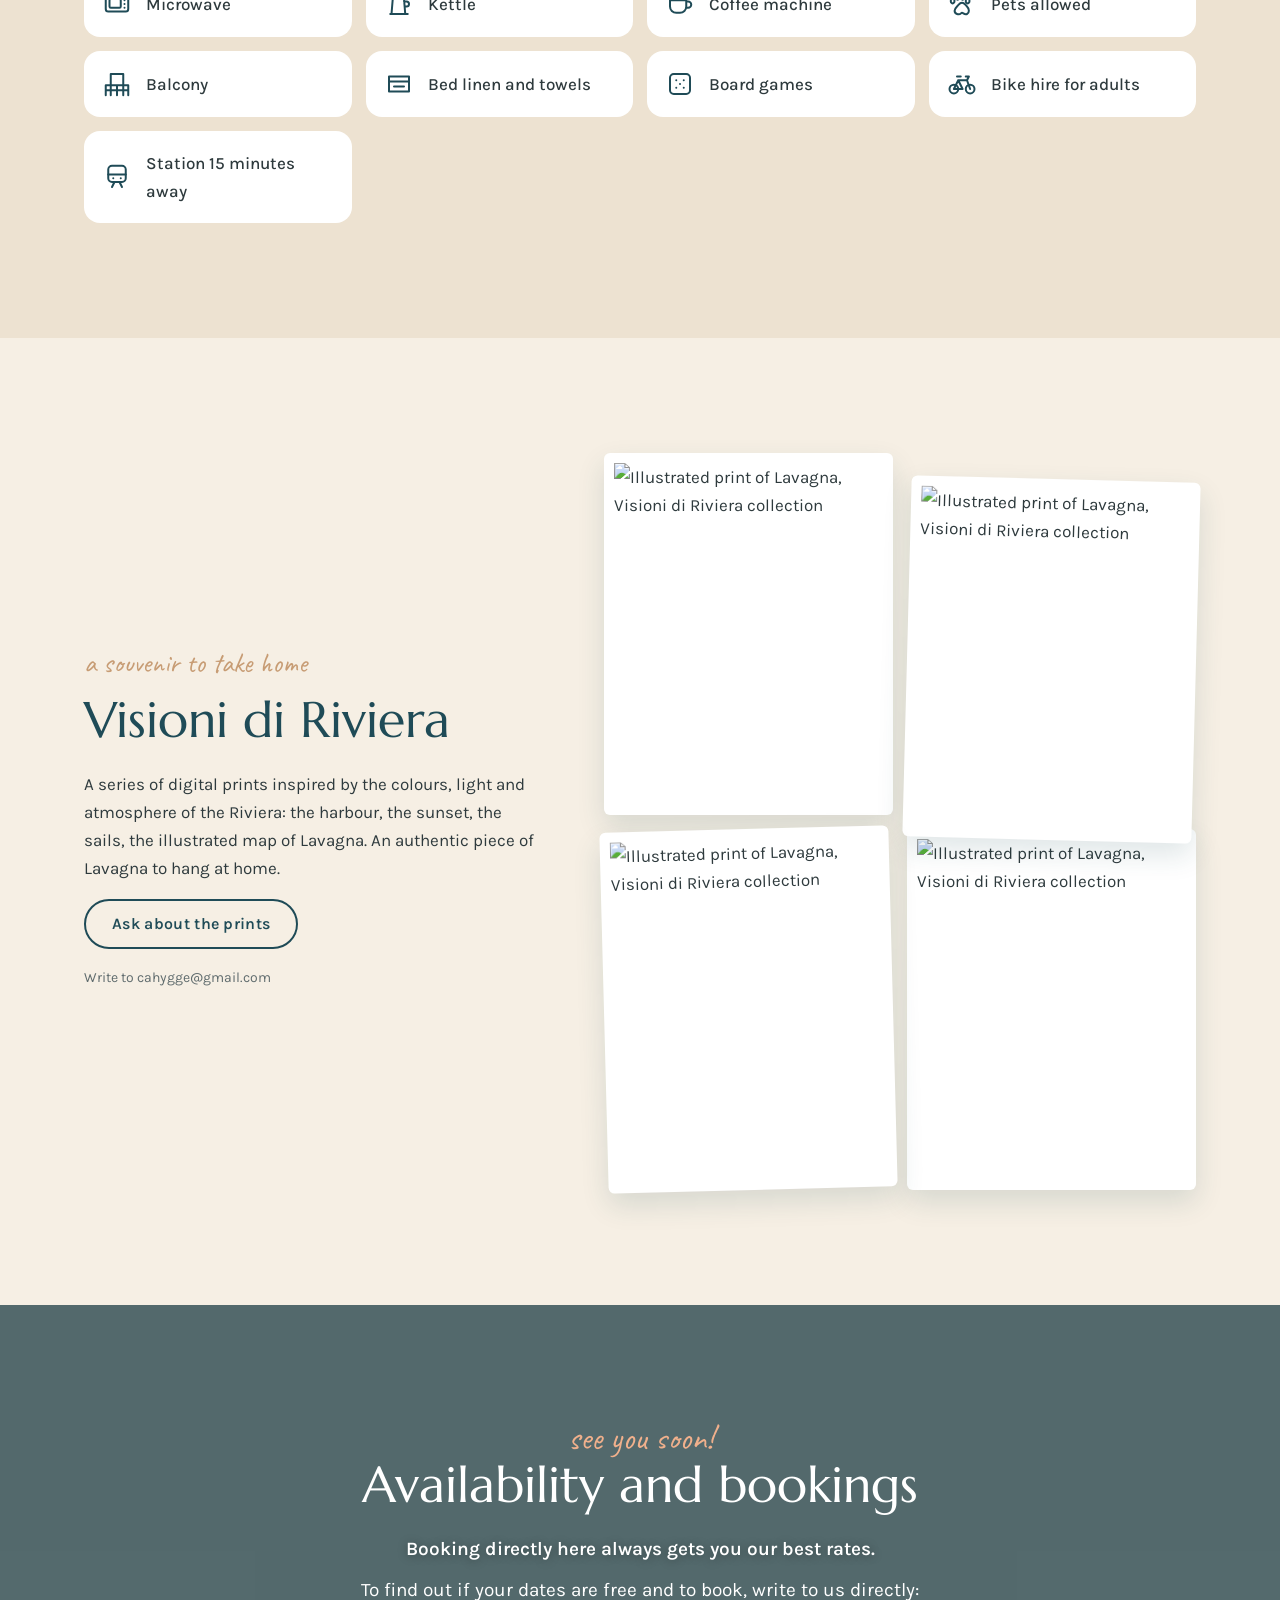
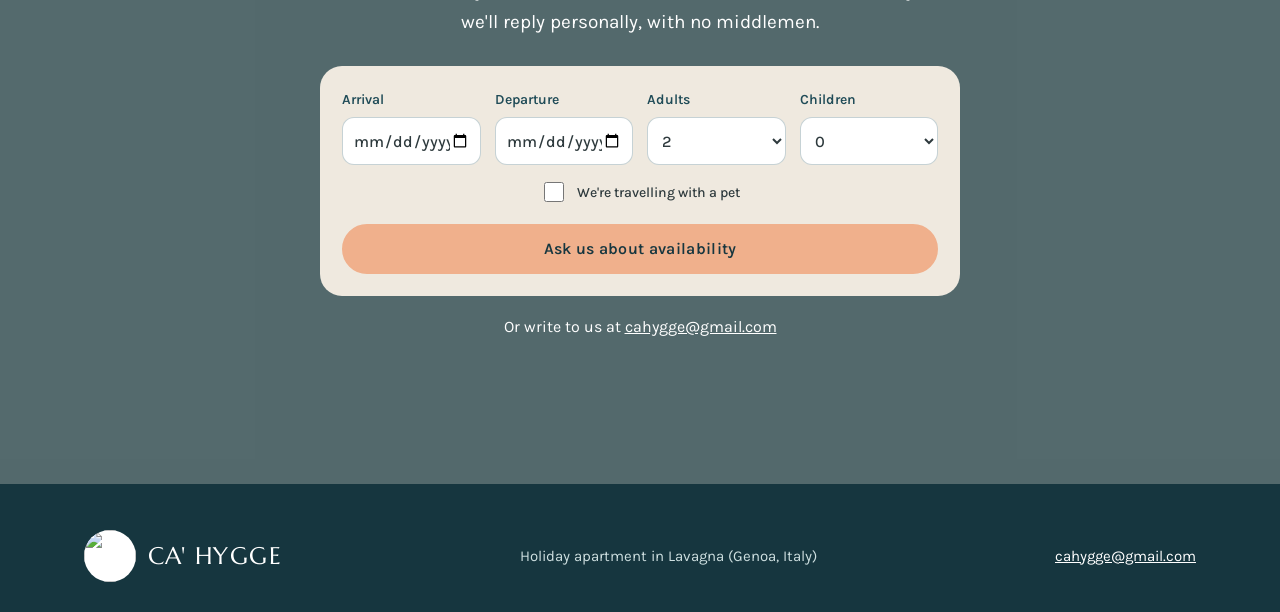
==== commit 606e0b6d: "Sito in 5 lingue, parcheggi pubblici, nuovi servizi Co-Authored-By: Claude Opus 5.5 <noreply@anthrop" ====
--- a/index.html
+++ b/index.html
@@ -3,9 +3,17 @@
 <head>
 <meta charset="utf-8">
 <meta name="viewport" content="width=device-width, initial-scale=1">
-<title>Ca' Hygge · Appartamento vacanze a Lavagna, vicino al mare</title>
-<meta name="description" content="Ca' Hygge è un appartamento luminoso a Lavagna, a pochi passi dal mare e a 10 minuti a piedi dai centri di Lavagna e Chiavari. Tre camere, parcheggio gratuito, animali ammessi.">
-<meta property="og:title" content="Ca' Hygge · Appartamento vacanze a Lavagna">
+<script>(function(){try{if(localStorage.getItem('ca-lingua'))return;var l=(navigator.languages&&navigator.languages[0]||navigator.language||'it').slice(0,2).toLowerCase();if(['en','de','fr','es'].indexOf(l)>-1){localStorage.setItem('ca-lingua',l);location.replace(l+'/');}}catch(e){}})();</script>
+<title>Ca&#x27; Hygge · Appartamento vacanze a Lavagna, vicino al mare</title>
+<meta name="description" content="Ca&#x27; Hygge è un appartamento luminoso a Lavagna, a 10 minuti a piedi dai centri di Lavagna e Chiavari. Tre camere, WiFi, Netflix e Prime Video, lavatrice, animali ammessi.">
+<link rel="canonical" href="https://cahyggelavagna.com/">
+<link rel="alternate" hreflang="it" href="https://cahyggelavagna.com/">
+<link rel="alternate" hreflang="en" href="https://cahyggelavagna.com/en/">
+<link rel="alternate" hreflang="de" href="https://cahyggelavagna.com/de/">
+<link rel="alternate" hreflang="fr" href="https://cahyggelavagna.com/fr/">
+<link rel="alternate" hreflang="es" href="https://cahyggelavagna.com/es/">
+<link rel="alternate" hreflang="x-default" href="https://cahyggelavagna.com/">
+<meta property="og:title" content="Ca&#x27; Hygge · Appartamento vacanze a Lavagna, vicino al mare">
 <meta property="og:description" content="Un appartamento luminoso a pochi passi dal mare, dove relax e bellezza si incontrano.">
 <meta property="og:image" content="https://static.wixstatic.com/media/edddbc_9b73cc7bd9f04071ac35682df0bffee0~mv2.jpg/v1/fit/w_1600,h_1600,q_85/cahygge.jpg">
 <meta property="og:locale" content="it_IT">
@@ -15,16 +23,17 @@
 <link rel="preconnect" href="https://fonts.gstatic.com" crossorigin>
 <link rel="preconnect" href="https://static.wixstatic.com">
 <link href="https://fonts.googleapis.com/css2?family=Caveat:wght@500&family=Karla:wght@400;500;600;700&family=Marcellus&display=swap" rel="stylesheet">
-<link rel="stylesheet" href="css/stile.css?v=13">
-<script type="application/ld+json">{"@context":"https://schema.org","@type":"VacationRental","name":"Ca' Hygge","description":"Appartamento vacanze a Lavagna, a pochi passi dal mare.","image":"https://static.wixstatic.com/media/edddbc_9b73cc7bd9f04071ac35682df0bffee0~mv2.jpg/v1/fit/w_1600,h_1600,q_85/cahygge.jpg","address":{"@type":"PostalAddress","addressLocality":"Lavagna","addressRegion":"GE","addressCountry":"IT"},"email":"cahygge@gmail.com"}</script>
+<link rel="stylesheet" href="css/stile.css?v=14">
+<script type="application/ld+json">{"@context":"https://schema.org","@type":"VacationRental","name":"Ca' Hygge","description":"Un appartamento luminoso a pochi passi dal mare, dove relax e bellezza si incontrano.","image":"https://static.wixstatic.com/media/edddbc_9b73cc7bd9f04071ac35682df0bffee0~mv2.jpg/v1/fit/w_1600,h_1600,q_85/cahygge.jpg","address":{"@type":"PostalAddress","addressLocality":"Lavagna","addressRegion":"GE","addressCountry":"IT"},"email":"cahygge@gmail.com"}</script>
 </head>
 <body>
 <a class="salta" href="#casa">Vai al contenuto</a>
 <header class="testata">
   <div class="wrap">
-    <a class="logo" href="#"><img src="https://static.wixstatic.com/media/edddbc_dc55cf7d66d94ac6b43c7e1e61e67f1d~mv2.png/v1/fit/w_128,h_128,q_85/cahygge.png" alt="" width="52" height="52"><b>CA' HYGGE</b></a>
+    <a class="logo" href=""><img src="https://static.wixstatic.com/media/edddbc_dc55cf7d66d94ac6b43c7e1e61e67f1d~mv2.png/v1/fit/w_128,h_128,q_85/cahygge.png" alt="" width="52" height="52"><b>CA' HYGGE</b></a>
     <nav aria-label="Menu"><ul class="menu">
       <li><a href="#casa">La casa</a></li><li><a href="#stanze">Le stanze</a></li><li><a href="#dintorni">Dintorni</a></li><li><a href="#ospiti">Ospiti</a></li>
+      <li class="lingue"><details><summary aria-label="Lingua">IT</summary><ul><li><a href="" hreflang="it" lang="it" data-lingua="it" aria-current="true">Italiano</a></li><li><a href="en/" hreflang="en" lang="en" data-lingua="en">English</a></li><li><a href="de/" hreflang="de" lang="de" data-lingua="de">Deutsch</a></li><li><a href="fr/" hreflang="fr" lang="fr" data-lingua="fr">Français</a></li><li><a href="es/" hreflang="es" lang="es" data-lingua="es">Español</a></li></ul></details></li>
       <li><a class="btn pesca" href="#prenota">Prenota</a></li>
     </ul></nav>
   </div>
@@ -58,12 +67,7 @@
       <h2>Una casa al mare che sa di casa</h2>
       <p class="dizionario"><b>hygge</b> · <i>parola danese</i><br>la sensazione di calore e benessere che si prova nelle cose semplici: una coperta, una luce morbida, il tempo passato insieme.</p>
       <p>Abbiamo voluto che Ca' Hygge fosse questo: un posto dove appoggiare le valigie e sentirsi subito a proprio agio. Tre camere, un soggiorno luminoso, una cucina dove cucinare davvero, e il mare a pochi passi.</p>
-      <ul class="piccole-cose">
-        <li><svg viewBox="0 0 24 24" fill="none" stroke="currentColor" stroke-width="1.6" stroke-linecap="round" stroke-linejoin="round" aria-hidden="true"><path d="M6 3h9l3 3v15H6zM9 10h6M9 14h6M9 18h4"/></svg><span>Indicazioni e consigli lasciati anche per iscritto</span></li>
-        <li><svg viewBox="0 0 24 24" fill="none" stroke="currentColor" stroke-width="1.6" stroke-linecap="round" stroke-linejoin="round" aria-hidden="true"><path d="M7 15h10l-1.5 6h-7zM12 15V9M12 9c0-3 2-5 5-5 0 3-2 5-5 5zM12 11c0-2.5-1.8-4-4-4 0 2.5 1.8 4 4 4z"/></svg><span>Piante, luce naturale e parquet caldo</span></li>
-        <li><svg viewBox="0 0 24 24" fill="none" stroke="currentColor" stroke-width="1.6" stroke-linecap="round" stroke-linejoin="round" aria-hidden="true"><rect x="4" y="4" width="16" height="16" rx="3"/><path d="M9 9h.01M15 9h.01M12 12h.01M9 15h.01M15 15h.01"/></svg><span>Giochi da tavolo per le serate in casa</span></li>
-        <li><svg viewBox="0 0 24 24" fill="none" stroke="currentColor" stroke-width="1.6" stroke-linecap="round" stroke-linejoin="round" aria-hidden="true"><path d="M8 14c-2 2-3 5 0 6s3-1 4-1 2 2 4 1 2-4 0-6-2-3-4-3-2 1-4 3zM6 9.5a1.5 2 0 1 0 0 .01M10 6.5a1.5 2 0 1 0 0 .01M14 6.5a1.5 2 0 1 0 0 .01M18 9.5a1.5 2 0 1 0 0 .01"/></svg><span>Anche il vostro cane è il benvenuto</span></li>
-      </ul>
+      <ul class="piccole-cose"><li><svg viewBox="0 0 24 24" fill="none" stroke="currentColor" stroke-width="1.6" stroke-linecap="round" stroke-linejoin="round" aria-hidden="true"><path d="M6 3h9l3 3v15H6zM9 10h6M9 14h6M9 18h4"/></svg><span>Indicazioni e consigli lasciati anche per iscritto</span></li><li><svg viewBox="0 0 24 24" fill="none" stroke="currentColor" stroke-width="1.6" stroke-linecap="round" stroke-linejoin="round" aria-hidden="true"><path d="M7 15h10l-1.5 6h-7zM12 15V9M12 9c0-3 2-5 5-5 0 3-2 5-5 5zM12 11c0-2.5-1.8-4-4-4 0 2.5 1.8 4 4 4z"/></svg><span>Piante, luce naturale e parquet caldo</span></li><li><svg viewBox="0 0 24 24" fill="none" stroke="currentColor" stroke-width="1.6" stroke-linecap="round" stroke-linejoin="round" aria-hidden="true"><rect x="4" y="4" width="16" height="16" rx="3"/><path d="M9 9h.01M15 9h.01M12 12h.01M9 15h.01M15 15h.01"/></svg><span>Giochi da tavolo per le serate in casa</span></li><li><svg viewBox="0 0 24 24" fill="none" stroke="currentColor" stroke-width="1.6" stroke-linecap="round" stroke-linejoin="round" aria-hidden="true"><path d="M8 14c-2 2-3 5 0 6s3-1 4-1 2 2 4 1 2-4 0-6-2-3-4-3-2 1-4 3zM6 9.5a1.5 2 0 1 0 0 .01M10 6.5a1.5 2 0 1 0 0 .01M14 6.5a1.5 2 0 1 0 0 .01M18 9.5a1.5 2 0 1 0 0 .01"/></svg><span>Anche il vostro cane è il benvenuto</span></li></ul>
     </div>
   </div>
 </section>
@@ -76,11 +80,11 @@
     <div class="stanza" role="tabpanel" id="pannello-soggiorno" aria-labelledby="tab-soggiorno">
       <div><div class="grande"><img src="https://static.wixstatic.com/media/edddbc_9b73cc7bd9f04071ac35682df0bffee0~mv2.jpg/v1/fit/w_1600,h_1600,q_85/cahygge.jpg" srcset="https://static.wixstatic.com/media/edddbc_9b73cc7bd9f04071ac35682df0bffee0~mv2.jpg/v1/fit/w_640,h_640,q_85/cahygge.jpg 640w, https://static.wixstatic.com/media/edddbc_9b73cc7bd9f04071ac35682df0bffee0~mv2.jpg/v1/fit/w_1000,h_1000,q_85/cahygge.jpg 1000w, https://static.wixstatic.com/media/edddbc_9b73cc7bd9f04071ac35682df0bffee0~mv2.jpg/v1/fit/w_1600,h_1600,q_85/cahygge.jpg 1600w, https://static.wixstatic.com/media/edddbc_9b73cc7bd9f04071ac35682df0bffee0~mv2.jpg/v1/fit/w_2400,h_2400,q_85/cahygge.jpg 2400w" sizes="(max-width:860px) 92vw, 60vw" alt="Il soggiorno luminoso con la scala verso la mansarda" fetchpriority="high"></div>
       <div class="miniature"><button type="button" aria-pressed="true" data-src="https://static.wixstatic.com/media/edddbc_9b73cc7bd9f04071ac35682df0bffee0~mv2.jpg/v1/fit/w_1600,h_1600,q_85/cahygge.jpg" data-alt="Il soggiorno luminoso con la scala verso la mansarda" aria-label="Mostra: Il soggiorno luminoso con la scala verso la mansarda"><img src="https://static.wixstatic.com/media/edddbc_9b73cc7bd9f04071ac35682df0bffee0~mv2.jpg/v1/fit/w_200,h_200,q_85/cahygge.jpg" alt="" loading="lazy"></button><button type="button" aria-pressed="false" data-src="https://static.wixstatic.com/media/edddbc_51295462b0764803babaa12f28c2f6d8~mv2.jpg/v1/fit/w_1600,h_1600,q_85/cahygge.jpg" data-alt="Il soggiorno con il divano e la porta finestra" aria-label="Mostra: Il soggiorno con il divano e la porta finestra"><img src="https://static.wixstatic.com/media/edddbc_51295462b0764803babaa12f28c2f6d8~mv2.jpg/v1/fit/w_200,h_200,q_85/cahygge.jpg" alt="" loading="lazy"></button><button type="button" aria-pressed="false" data-src="https://static.wixstatic.com/media/edddbc_6fab1b5ebbaa478680a86e8b434a724c~mv2.jpg/v1/fit/w_1600,h_1600,q_85/cahygge.jpg" data-alt="Il soggiorno visto dall&#x27;ingresso" aria-label="Mostra: Il soggiorno visto dall&#x27;ingresso"><img src="https://static.wixstatic.com/media/edddbc_6fab1b5ebbaa478680a86e8b434a724c~mv2.jpg/v1/fit/w_200,h_200,q_85/cahygge.jpg" alt="" loading="lazy"></button></div></div>
-      <div class="info"><h3>Soggiorno</h3><p>Il cuore della casa: luminoso, con il parquet caldo, il divano e la scala bianca che sale verso la mansarda. Qui la sera si gioca, si chiacchiera e si programma la gita del giorno dopo.</p><ul class="letti"><li><svg viewBox="0 0 24 24" fill="none" stroke="currentColor" stroke-width="1.6" stroke-linecap="round" stroke-linejoin="round" aria-hidden="true"><path d="M4 11V8a2 2 0 0 1 2-2h12a2 2 0 0 1 2 2v3M2 13a2 2 0 0 1 4 0v2h12v-2a2 2 0 0 1 4 0v4H2zM5 17v2M19 17v2"/></svg><span>Divano letto</span></li></ul></div>
+      <div class="info"><h3>Soggiorno</h3><p>Il cuore della casa: luminoso, con il parquet caldo, il divano e la scala bianca che sale verso la mansarda. La sera, Netflix e Prime Video sulla TV, un gioco da tavolo o il programma della gita del giorno dopo.</p><ul class="letti"><li><svg viewBox="0 0 24 24" fill="none" stroke="currentColor" stroke-width="1.6" stroke-linecap="round" stroke-linejoin="round" aria-hidden="true"><path d="M4 11V8a2 2 0 0 1 2-2h12a2 2 0 0 1 2 2v3M2 13a2 2 0 0 1 4 0v2h12v-2a2 2 0 0 1 4 0v4H2zM5 17v2M19 17v2"/></svg><span>Divano letto</span></li></ul></div>
     </div><div class="stanza" role="tabpanel" id="pannello-cucina" aria-labelledby="tab-cucina" hidden>
       <div><div class="grande"><img src="https://static.wixstatic.com/media/edddbc_a683a34e2d8d4b698606e16364d71dea~mv2.jpg/v1/fit/w_1600,h_1600,q_85/cahygge.jpg" srcset="https://static.wixstatic.com/media/edddbc_a683a34e2d8d4b698606e16364d71dea~mv2.jpg/v1/fit/w_640,h_640,q_85/cahygge.jpg 640w, https://static.wixstatic.com/media/edddbc_a683a34e2d8d4b698606e16364d71dea~mv2.jpg/v1/fit/w_1000,h_1000,q_85/cahygge.jpg 1000w, https://static.wixstatic.com/media/edddbc_a683a34e2d8d4b698606e16364d71dea~mv2.jpg/v1/fit/w_1600,h_1600,q_85/cahygge.jpg 1600w, https://static.wixstatic.com/media/edddbc_a683a34e2d8d4b698606e16364d71dea~mv2.jpg/v1/fit/w_2400,h_2400,q_85/cahygge.jpg 2400w" sizes="(max-width:860px) 92vw, 60vw" alt="La cucina attrezzata con le piante sulla mensola" loading="lazy" decoding="async"></div>
       <div class="miniature"><button type="button" aria-pressed="true" data-src="https://static.wixstatic.com/media/edddbc_a683a34e2d8d4b698606e16364d71dea~mv2.jpg/v1/fit/w_1600,h_1600,q_85/cahygge.jpg" data-alt="La cucina attrezzata con le piante sulla mensola" aria-label="Mostra: La cucina attrezzata con le piante sulla mensola"><img src="https://static.wixstatic.com/media/edddbc_a683a34e2d8d4b698606e16364d71dea~mv2.jpg/v1/fit/w_200,h_200,q_85/cahygge.jpg" alt="" loading="lazy"></button><button type="button" aria-pressed="false" data-src="https://static.wixstatic.com/media/edddbc_61315d983a00419294bbb2508bfce7ce~mv2.jpg/v1/fit/w_1600,h_1600,q_85/cahygge.jpg" data-alt="Il tavolo tondo vicino alla cucina" aria-label="Mostra: Il tavolo tondo vicino alla cucina"><img src="https://static.wixstatic.com/media/edddbc_61315d983a00419294bbb2508bfce7ce~mv2.jpg/v1/fit/w_200,h_200,q_85/cahygge.jpg" alt="" loading="lazy"></button><button type="button" aria-pressed="false" data-src="https://static.wixstatic.com/media/edddbc_d5b009735f654d9284377e1a082292ff~mv2.jpg/v1/fit/w_1600,h_1600,q_85/cahygge.jpg" data-alt="La zona pranzo con il tavolo bianco" aria-label="Mostra: La zona pranzo con il tavolo bianco"><img src="https://static.wixstatic.com/media/edddbc_d5b009735f654d9284377e1a082292ff~mv2.jpg/v1/fit/w_200,h_200,q_85/cahygge.jpg" alt="" loading="lazy"></button><button type="button" aria-pressed="false" data-src="https://static.wixstatic.com/media/edddbc_f4b5d545070c4f9f81ca86aa1d3345fb~mv2.jpg/v1/fit/w_1600,h_1600,q_85/cahygge.jpg" data-alt="Il tavolo da pranzo con l&#x27;orchidea" aria-label="Mostra: Il tavolo da pranzo con l&#x27;orchidea"><img src="https://static.wixstatic.com/media/edddbc_f4b5d545070c4f9f81ca86aa1d3345fb~mv2.jpg/v1/fit/w_200,h_200,q_85/cahygge.jpg" alt="" loading="lazy"></button></div></div>
-      <div class="info"><h3>Cucina e pranzo</h3><p>Una cucina bianca e attrezzata, con macchina da caffè, e un tavolo tondo dove fare colazione con calma prima di scendere al mare.</p></div>
+      <div class="info"><h3>Cucina e pranzo</h3><p>Una cucina bianca e attrezzata, con macchina da caffè, bollitore e microonde, e un tavolo tondo dove fare colazione con calma prima di scendere al mare.</p></div>
     </div><div class="stanza" role="tabpanel" id="pannello-matrimoniale" aria-labelledby="tab-matrimoniale" hidden>
       <div><div class="grande"><img src="https://static.wixstatic.com/media/edddbc_55f278b6b8654b3c865788ac1fbbb9d6~mv2.jpg/v1/fit/w_1600,h_1600,q_85/cahygge.jpg" srcset="https://static.wixstatic.com/media/edddbc_55f278b6b8654b3c865788ac1fbbb9d6~mv2.jpg/v1/fit/w_640,h_640,q_85/cahygge.jpg 640w, https://static.wixstatic.com/media/edddbc_55f278b6b8654b3c865788ac1fbbb9d6~mv2.jpg/v1/fit/w_1000,h_1000,q_85/cahygge.jpg 1000w, https://static.wixstatic.com/media/edddbc_55f278b6b8654b3c865788ac1fbbb9d6~mv2.jpg/v1/fit/w_1600,h_1600,q_85/cahygge.jpg 1600w, https://static.wixstatic.com/media/edddbc_55f278b6b8654b3c865788ac1fbbb9d6~mv2.jpg/v1/fit/w_2400,h_2400,q_85/cahygge.jpg 2400w" sizes="(max-width:860px) 92vw, 60vw" alt="La camera matrimoniale con il letto in ferro battuto" loading="lazy" decoding="async"></div>
       <div class="miniature"><button type="button" aria-pressed="true" data-src="https://static.wixstatic.com/media/edddbc_55f278b6b8654b3c865788ac1fbbb9d6~mv2.jpg/v1/fit/w_1600,h_1600,q_85/cahygge.jpg" data-alt="La camera matrimoniale con il letto in ferro battuto" aria-label="Mostra: La camera matrimoniale con il letto in ferro battuto"><img src="https://static.wixstatic.com/media/edddbc_55f278b6b8654b3c865788ac1fbbb9d6~mv2.jpg/v1/fit/w_200,h_200,q_85/cahygge.jpg" alt="" loading="lazy"></button><button type="button" aria-pressed="false" data-src="https://static.wixstatic.com/media/edddbc_3db47b2293854832977bbc45e60ffd4b~mv2.jpg/v1/fit/w_1600,h_1600,q_85/cahygge.jpg" data-alt="La camera matrimoniale con il divano letto" aria-label="Mostra: La camera matrimoniale con il divano letto"><img src="https://static.wixstatic.com/media/edddbc_3db47b2293854832977bbc45e60ffd4b~mv2.jpg/v1/fit/w_200,h_200,q_85/cahygge.jpg" alt="" loading="lazy"></button><button type="button" aria-pressed="false" data-src="https://static.wixstatic.com/media/edddbc_7d14192eaec44b7b944c1dcac2818e8f~mv2.jpg/v1/fit/w_1600,h_1600,q_85/cahygge.jpg" data-alt="La camera matrimoniale vista dalla porta" aria-label="Mostra: La camera matrimoniale vista dalla porta"><img src="https://static.wixstatic.com/media/edddbc_7d14192eaec44b7b944c1dcac2818e8f~mv2.jpg/v1/fit/w_200,h_200,q_85/cahygge.jpg" alt="" loading="lazy"></button></div></div>
@@ -96,7 +100,7 @@
     </div><div class="stanza" role="tabpanel" id="pannello-bagno" aria-labelledby="tab-bagno" hidden>
       <div><div class="grande"><img src="https://static.wixstatic.com/media/edddbc_f657a088bc6248c8af4dfdb213c288e0~mv2.jpg/v1/fit/w_1600,h_1600,q_85/cahygge.jpg" srcset="https://static.wixstatic.com/media/edddbc_f657a088bc6248c8af4dfdb213c288e0~mv2.jpg/v1/fit/w_640,h_640,q_85/cahygge.jpg 640w, https://static.wixstatic.com/media/edddbc_f657a088bc6248c8af4dfdb213c288e0~mv2.jpg/v1/fit/w_1000,h_1000,q_85/cahygge.jpg 1000w, https://static.wixstatic.com/media/edddbc_f657a088bc6248c8af4dfdb213c288e0~mv2.jpg/v1/fit/w_1600,h_1600,q_85/cahygge.jpg 1600w, https://static.wixstatic.com/media/edddbc_f657a088bc6248c8af4dfdb213c288e0~mv2.jpg/v1/fit/w_2400,h_2400,q_85/cahygge.jpg 2400w" sizes="(max-width:860px) 92vw, 60vw" alt="Il bagno con la doccia" loading="lazy" decoding="async"></div>
       <div class="miniature"><button type="button" aria-pressed="true" data-src="https://static.wixstatic.com/media/edddbc_f657a088bc6248c8af4dfdb213c288e0~mv2.jpg/v1/fit/w_1600,h_1600,q_85/cahygge.jpg" data-alt="Il bagno con la doccia" aria-label="Mostra: Il bagno con la doccia"><img src="https://static.wixstatic.com/media/edddbc_f657a088bc6248c8af4dfdb213c288e0~mv2.jpg/v1/fit/w_200,h_200,q_85/cahygge.jpg" alt="" loading="lazy"></button><button type="button" aria-pressed="false" data-src="https://static.wixstatic.com/media/edddbc_b46ecf5fd4fa4cedac4dd9b60b8a04dc~mv2.jpg/v1/fit/w_1600,h_1600,q_85/cahygge.jpg" data-alt="Il set di cortesia in bagno" aria-label="Mostra: Il set di cortesia in bagno"><img src="https://static.wixstatic.com/media/edddbc_b46ecf5fd4fa4cedac4dd9b60b8a04dc~mv2.jpg/v1/fit/w_200,h_200,q_85/cahygge.jpg" alt="" loading="lazy"></button></div></div>
-      <div class="info"><h3>Bagno</h3><p>Con doccia e bidet. Asciugamani, lenzuola e un set di cortesia vi aspettano già.</p><ul class="letti"><li><svg viewBox="0 0 24 24" fill="none" stroke="currentColor" stroke-width="1.6" stroke-linecap="round" stroke-linejoin="round" aria-hidden="true"><path d="M9 3h6M10 3v3M14 3v3M8 6h8v14a1 1 0 0 1-1 1H9a1 1 0 0 1-1-1z"/></svg><span>Set di cortesia</span></li><li><svg viewBox="0 0 24 24" fill="none" stroke="currentColor" stroke-width="1.6" stroke-linecap="round" stroke-linejoin="round" aria-hidden="true"><path d="M4 6h16v4H4zM4 10v8h16v-8M8 14h8"/></svg><span>Asciugamani e lenzuola</span></li></ul></div>
+      <div class="info"><h3>Bagno</h3><p>Con doccia e bidet. Asciugamani, lenzuola e un set di cortesia vi aspettano già, e in casa c'è anche la lavatrice.</p><ul class="letti"><li><svg viewBox="0 0 24 24" fill="none" stroke="currentColor" stroke-width="1.6" stroke-linecap="round" stroke-linejoin="round" aria-hidden="true"><path d="M9 3h6M10 3v3M14 3v3M8 6h8v14a1 1 0 0 1-1 1H9a1 1 0 0 1-1-1z"/></svg><span>Set di cortesia</span></li><li><svg viewBox="0 0 24 24" fill="none" stroke="currentColor" stroke-width="1.6" stroke-linecap="round" stroke-linejoin="round" aria-hidden="true"><path d="M4 6h16v4H4zM4 10v8h16v-8M8 14h8"/></svg><span>Asciugamani e lenzuola</span></li></ul></div>
     </div>
     <div class="posti">
       <div><b>3</b>camere da letto</div><div><b>2</b>divani letto</div><div><b>1</b>bagno con doccia</div><div><b>1</b>balcone</div>
@@ -108,7 +112,7 @@
   <div class="wrap">
     <div class="intro appare">
       <div><span class="occhiello">tutto a portata di mano</span><h2>A piedi da Ca' Hygge</h2></div>
-      <p style="max-width:42ch;margin:0">A pochi passi dal mare e a 10 minuti a piedi sia dal centro di Lavagna sia da quello di Chiavari. Qui la macchina potete lasciarla al parcheggio gratuito.</p>
+      <p style="max-width:42ch;margin:0">A 10 minuti a piedi sia dal centro di Lavagna sia da quello di Chiavari, e a un quarto d'ora dal mare. Per l'auto ci sono parcheggi pubblici nelle immediate vicinanze.</p>
     </div>
     <div class="percorso appare"><div class="tappa"><small>Ca' Hygge</small><b>0'</b><span>si parte da qui</span></div><div class="tappa"><small>Fermata bus</small><b>1'</b><span>proprio sotto casa</span></div><div class="tappa"><small>Supermercato</small><b>3'</b><span>per la spesa</span></div><div class="tappa"><small>Centro di Lavagna</small><b>10'</b><span></span></div><div class="tappa"><small>Centro di Chiavari</small><b>10'</b><span></span></div><div class="tappa"><small>Mare</small><b>15'</b><span></span></div><div class="tappa"><small>Stazione</small><b>15'</b><span></span></div></div>
     <div class="in-bici appare">
@@ -147,9 +151,9 @@
       <div><span class="occhiello">dicono di noi</span><h2>Le parole dei nostri ospiti</h2></div>
       <div class="punteggio"><b>9,5</b><div><strong>Eccezionale</strong><br><span style="color:var(--grigio);font-size:15px">55 recensioni su Booking.com</span></div></div>
     </div>
-    <div class="citazioni"><figure class="appare"><blockquote>Casa curata nei particolari… Fornita di tutto ciò che può servire in ogni stanza.</blockquote><figcaption>Ospite su Booking.com</figcaption></figure><figure class="appare"><blockquote>Posizione, parcheggio gratuito adiacente, ottima ristrutturazione. Proprietari gentilissimi.</blockquote><figcaption>Ospite su Booking.com</figcaption></figure><figure class="appare"><blockquote>Spaziosa, accogliente e moderna. Ci siamo trovati veramente bene.</blockquote><figcaption>Ospite su Booking.com</figcaption></figure></div>
+    <div class="citazioni"><figure class="appare"><blockquote>Casa curata nei particolari… Fornita di tutto ciò che può servire in ogni stanza.</blockquote><figcaption>Ospite su Booking.com</figcaption></figure><figure class="appare"><blockquote>Posizione, arredamento, accessori per vivere l&#x27;appartamento.</blockquote><figcaption>Ospite su Booking.com</figcaption></figure><figure class="appare"><blockquote>Spaziosa, accogliente e moderna. Ci siamo trovati veramente bene.</blockquote><figcaption>Ospite su Booking.com</figcaption></figure></div>
     <h3 style="margin-top:64px">Cosa trovate in casa</h3>
-    <ul class="servizi"><li><svg viewBox="0 0 24 24" fill="none" stroke="currentColor" stroke-width="1.6" stroke-linecap="round" stroke-linejoin="round" aria-hidden="true"><path d="M5 16V11l2-5h10l2 5v5M3 16h18v3H3zM7 13h.01M17 13h.01"/></svg><span>Parcheggio gratuito</span></li><li><svg viewBox="0 0 24 24" fill="none" stroke="currentColor" stroke-width="1.6" stroke-linecap="round" stroke-linejoin="round" aria-hidden="true"><path d="M2 9a15 15 0 0 1 20 0M5 12.5a10 10 0 0 1 14 0M8.5 16a5 5 0 0 1 7 0M12 19.5h.01"/></svg><span>WiFi gratuito</span></li><li><svg viewBox="0 0 24 24" fill="none" stroke="currentColor" stroke-width="1.6" stroke-linecap="round" stroke-linejoin="round" aria-hidden="true"><path d="M8 14c-2 2-3 5 0 6s3-1 4-1 2 2 4 1 2-4 0-6-2-3-4-3-2 1-4 3zM6 9.5a1.5 2 0 1 0 0 .01M10 6.5a1.5 2 0 1 0 0 .01M14 6.5a1.5 2 0 1 0 0 .01M18 9.5a1.5 2 0 1 0 0 .01"/></svg><span>Animali ammessi</span></li><li><svg viewBox="0 0 24 24" fill="none" stroke="currentColor" stroke-width="1.6" stroke-linecap="round" stroke-linejoin="round" aria-hidden="true"><path d="M3 21V13h18v8M3 17h18M7 13v8M12 13v8M17 13v8M7 13V4h10v9"/></svg><span>Balcone</span></li><li><svg viewBox="0 0 24 24" fill="none" stroke="currentColor" stroke-width="1.6" stroke-linecap="round" stroke-linejoin="round" aria-hidden="true"><path d="M4 6h16v4H4zM4 10v8h16v-8M8 14h8"/></svg><span>Lenzuola e asciugamani</span></li><li><svg viewBox="0 0 24 24" fill="none" stroke="currentColor" stroke-width="1.6" stroke-linecap="round" stroke-linejoin="round" aria-hidden="true"><path d="M4 9h13v5a5 5 0 0 1-5 5H9a5 5 0 0 1-5-5zM17 10h1.5a2.5 2.5 0 0 1 0 5H17M8 3v3M12 3v3"/></svg><span>Macchina da caffè</span></li><li><svg viewBox="0 0 24 24" fill="none" stroke="currentColor" stroke-width="1.6" stroke-linecap="round" stroke-linejoin="round" aria-hidden="true"><rect x="4" y="4" width="16" height="16" rx="3"/><path d="M9 9h.01M15 9h.01M12 12h.01M9 15h.01M15 15h.01"/></svg><span>Giochi da tavolo</span></li><li><svg viewBox="0 0 24 24" fill="none" stroke="currentColor" stroke-width="1.6" stroke-linecap="round" stroke-linejoin="round" aria-hidden="true"><rect x="5" y="3" width="14" height="13" rx="3"/><path d="M5 10h14M9 13h.01M15 13h.01M8 20l2-4M16 20l-2-4"/></svg><span>Stazione a 15 minuti</span></li><li><svg viewBox="0 0 24 24" fill="none" stroke="currentColor" stroke-width="1.6" stroke-linecap="round" stroke-linejoin="round" aria-hidden="true"><circle cx="5.5" cy="16" r="3.5"/><circle cx="18.5" cy="16" r="3.5"/><path d="M5.5 16 9 9h7l2.5 7M9 9l3.5 7h-7M15 6h2.5l-1.5 3M8 6h3"/></svg><span>Noleggio bici per adulti</span></li></ul>
+    <ul class="servizi"><li><svg viewBox="0 0 24 24" fill="none" stroke="currentColor" stroke-width="1.6" stroke-linecap="round" stroke-linejoin="round" aria-hidden="true"><path d="M5 16V11l2-5h10l2 5v5M3 16h18v3H3zM7 13h.01M17 13h.01"/></svg><span>Parcheggi pubblici vicinissimi</span></li><li><svg viewBox="0 0 24 24" fill="none" stroke="currentColor" stroke-width="1.6" stroke-linecap="round" stroke-linejoin="round" aria-hidden="true"><path d="M2 9a15 15 0 0 1 20 0M5 12.5a10 10 0 0 1 14 0M8.5 16a5 5 0 0 1 7 0M12 19.5h.01"/></svg><span>WiFi gratuito</span></li><li><svg viewBox="0 0 24 24" fill="none" stroke="currentColor" stroke-width="1.6" stroke-linecap="round" stroke-linejoin="round" aria-hidden="true"><rect x="3" y="5" width="18" height="12" rx="2"/><path d="M8 21h8M12 17v4M10 9l4 2-4 2z"/></svg><span>Netflix e Prime Video</span></li><li><svg viewBox="0 0 24 24" fill="none" stroke="currentColor" stroke-width="1.6" stroke-linecap="round" stroke-linejoin="round" aria-hidden="true"><rect x="4" y="3" width="16" height="18" rx="2"/><path d="M4 7h16M7 5h.01M10 5h.01"/><circle cx="12" cy="14" r="4"/></svg><span>Lavatrice</span></li><li><svg viewBox="0 0 24 24" fill="none" stroke="currentColor" stroke-width="1.6" stroke-linecap="round" stroke-linejoin="round" aria-hidden="true"><rect x="3" y="5" width="18" height="13" rx="2"/><rect x="6" y="8" width="9" height="7" rx="1"/><path d="M18 9h.01M18 12h.01M18 15h.01"/></svg><span>Microonde</span></li><li><svg viewBox="0 0 24 24" fill="none" stroke="currentColor" stroke-width="1.6" stroke-linecap="round" stroke-linejoin="round" aria-hidden="true"><path d="M7 8h9l1 12H6zM16 10h2a2 2 0 0 1 0 4h-1.5M9 8V6a3 3 0 0 1 6 0v2M5 20h14"/></svg><span>Bollitore</span></li><li><svg viewBox="0 0 24 24" fill="none" stroke="currentColor" stroke-width="1.6" stroke-linecap="round" stroke-linejoin="round" aria-hidden="true"><path d="M4 9h13v5a5 5 0 0 1-5 5H9a5 5 0 0 1-5-5zM17 10h1.5a2.5 2.5 0 0 1 0 5H17M8 3v3M12 3v3"/></svg><span>Macchina da caffè</span></li><li><svg viewBox="0 0 24 24" fill="none" stroke="currentColor" stroke-width="1.6" stroke-linecap="round" stroke-linejoin="round" aria-hidden="true"><path d="M8 14c-2 2-3 5 0 6s3-1 4-1 2 2 4 1 2-4 0-6-2-3-4-3-2 1-4 3zM6 9.5a1.5 2 0 1 0 0 .01M10 6.5a1.5 2 0 1 0 0 .01M14 6.5a1.5 2 0 1 0 0 .01M18 9.5a1.5 2 0 1 0 0 .01"/></svg><span>Animali ammessi</span></li><li><svg viewBox="0 0 24 24" fill="none" stroke="currentColor" stroke-width="1.6" stroke-linecap="round" stroke-linejoin="round" aria-hidden="true"><path d="M3 21V13h18v8M3 17h18M7 13v8M12 13v8M17 13v8M7 13V4h10v9"/></svg><span>Balcone</span></li><li><svg viewBox="0 0 24 24" fill="none" stroke="currentColor" stroke-width="1.6" stroke-linecap="round" stroke-linejoin="round" aria-hidden="true"><path d="M4 6h16v4H4zM4 10v8h16v-8M8 14h8"/></svg><span>Lenzuola e asciugamani</span></li><li><svg viewBox="0 0 24 24" fill="none" stroke="currentColor" stroke-width="1.6" stroke-linecap="round" stroke-linejoin="round" aria-hidden="true"><rect x="4" y="4" width="16" height="16" rx="3"/><path d="M9 9h.01M15 9h.01M12 12h.01M9 15h.01M15 15h.01"/></svg><span>Giochi da tavolo</span></li><li><svg viewBox="0 0 24 24" fill="none" stroke="currentColor" stroke-width="1.6" stroke-linecap="round" stroke-linejoin="round" aria-hidden="true"><circle cx="5.5" cy="16" r="3.5"/><circle cx="18.5" cy="16" r="3.5"/><path d="M5.5 16 9 9h7l2.5 7M9 9l3.5 7h-7M15 6h2.5l-1.5 3M8 6h3"/></svg><span>Noleggio bici per adulti</span></li><li><svg viewBox="0 0 24 24" fill="none" stroke="currentColor" stroke-width="1.6" stroke-linecap="round" stroke-linejoin="round" aria-hidden="true"><rect x="5" y="3" width="14" height="13" rx="3"/><path d="M5 10h14M9 13h.01M15 13h.01M8 20l2-4M16 20l-2-4"/></svg><span>Stazione a 15 minuti</span></li></ul>
   </div>
 </section>
 
@@ -190,12 +194,13 @@
 
 <footer class="piede">
   <div class="wrap">
-    <a class="logo" href="#"><img src="https://static.wixstatic.com/media/edddbc_dc55cf7d66d94ac6b43c7e1e61e67f1d~mv2.png/v1/fit/w_128,h_128,q_85/cahygge.png" alt="" width="52" height="52"><b>CA' HYGGE</b></a>
+    <a class="logo" href=""><img src="https://static.wixstatic.com/media/edddbc_dc55cf7d66d94ac6b43c7e1e61e67f1d~mv2.png/v1/fit/w_128,h_128,q_85/cahygge.png" alt="" width="52" height="52"><b>CA' HYGGE</b></a>
     <span>Appartamento vacanze a Lavagna (GE)</span>
     <span><a href="mailto:cahygge@gmail.com">cahygge@gmail.com</a></span>
   </div>
 </footer>
+<script>window.CA_T={"scegli": "Scegli", "meno1": "meno di 1 anno", "anno": "anno", "anni": "anni", "bambino": "Bambino", "errDate": "Indicate le date di arrivo e di partenza.", "errOrdine": "La partenza deve essere dopo l’arrivo.", "errEta": "Indicate l’età di ogni bambino.", "ok": "Si apre la vostra app di posta con il messaggio già pronto: basta premere invia.", "mIntro": "Ciao! Vorremmo sapere se Ca’ Hygge è disponibile:", "arrivo": "Arrivo", "partenza": "Partenza", "notte": "notte", "notti": "notti", "adulti": "Adulti", "bambini": "Bambini", "etaBreve": "età", "mAnimale": "Viaggiamo con un animale.", "mGrazie": "Grazie!", "mOggetto": "Disponibilità Ca’ Hygge"};</script>
 <script src="js/sole.js"></script>
-<script src="js/casa.js?v=13"></script>
+<script src="js/casa.js?v=14"></script>
 </body>
 </html>
--- a/css/stile.css
+++ b/css/stile.css
@@ -55,7 +55,7 @@
 .menu a{text-decoration:none;font-weight:500}
 .menu a:not(.btn):hover{text-decoration:underline;text-underline-offset:5px}
 .menu .btn{min-height:44px;padding:10px 20px;font-size:15px}
-@media(max-width:820px){.menu li:not(:last-child){display:none}.logo b{font-size:20px}}
+@media(max-width:820px){.menu>li:not(:last-child):not(.lingue){display:none}.logo b{font-size:20px}}
 
 /* Hero */
 .hero{position:relative;min-height:min(100svh,920px);display:flex;align-items:flex-end;color:#fff;overflow:hidden}
@@ -287,3 +287,15 @@
   .richiesta{padding:16px;gap:12px;border-radius:18px}
   .piede .wrap{flex-direction:column;align-items:flex-start;gap:12px}
 }
+
+/* Scelta della lingua */
+.lingue{position:relative}
+.lingue summary{list-style:none;cursor:pointer;font-weight:600;font-size:14px;letter-spacing:.06em;padding:8px 10px;border-radius:999px;border:1px solid currentColor;min-height:36px;display:flex;align-items:center}
+.lingue summary::-webkit-details-marker{display:none}
+.testata:not(.piena) .lingue summary{color:#fff;text-shadow:0 1px 8px rgba(0,0,0,.35)}
+.lingue ul{position:absolute;right:0;top:calc(100% + 8px);list-style:none;margin:0;padding:6px;background:#fff;border-radius:14px;box-shadow:0 14px 34px rgba(31,75,87,.18);min-width:150px;z-index:60}
+.lingue ul a{display:block;padding:10px 12px;border-radius:10px;color:var(--testo)!important;text-shadow:none!important;text-decoration:none}
+.lingue ul a:hover{background:var(--sabbia)}
+.lingue ul a[aria-current]{font-weight:700;color:var(--blu)!important}
+@media(max-width:820px){.menu li.lingue{display:block}}
+@media(max-width:700px){.testata:not(.piena) .lingue summary{color:var(--blu);text-shadow:none}.menu{gap:10px}}
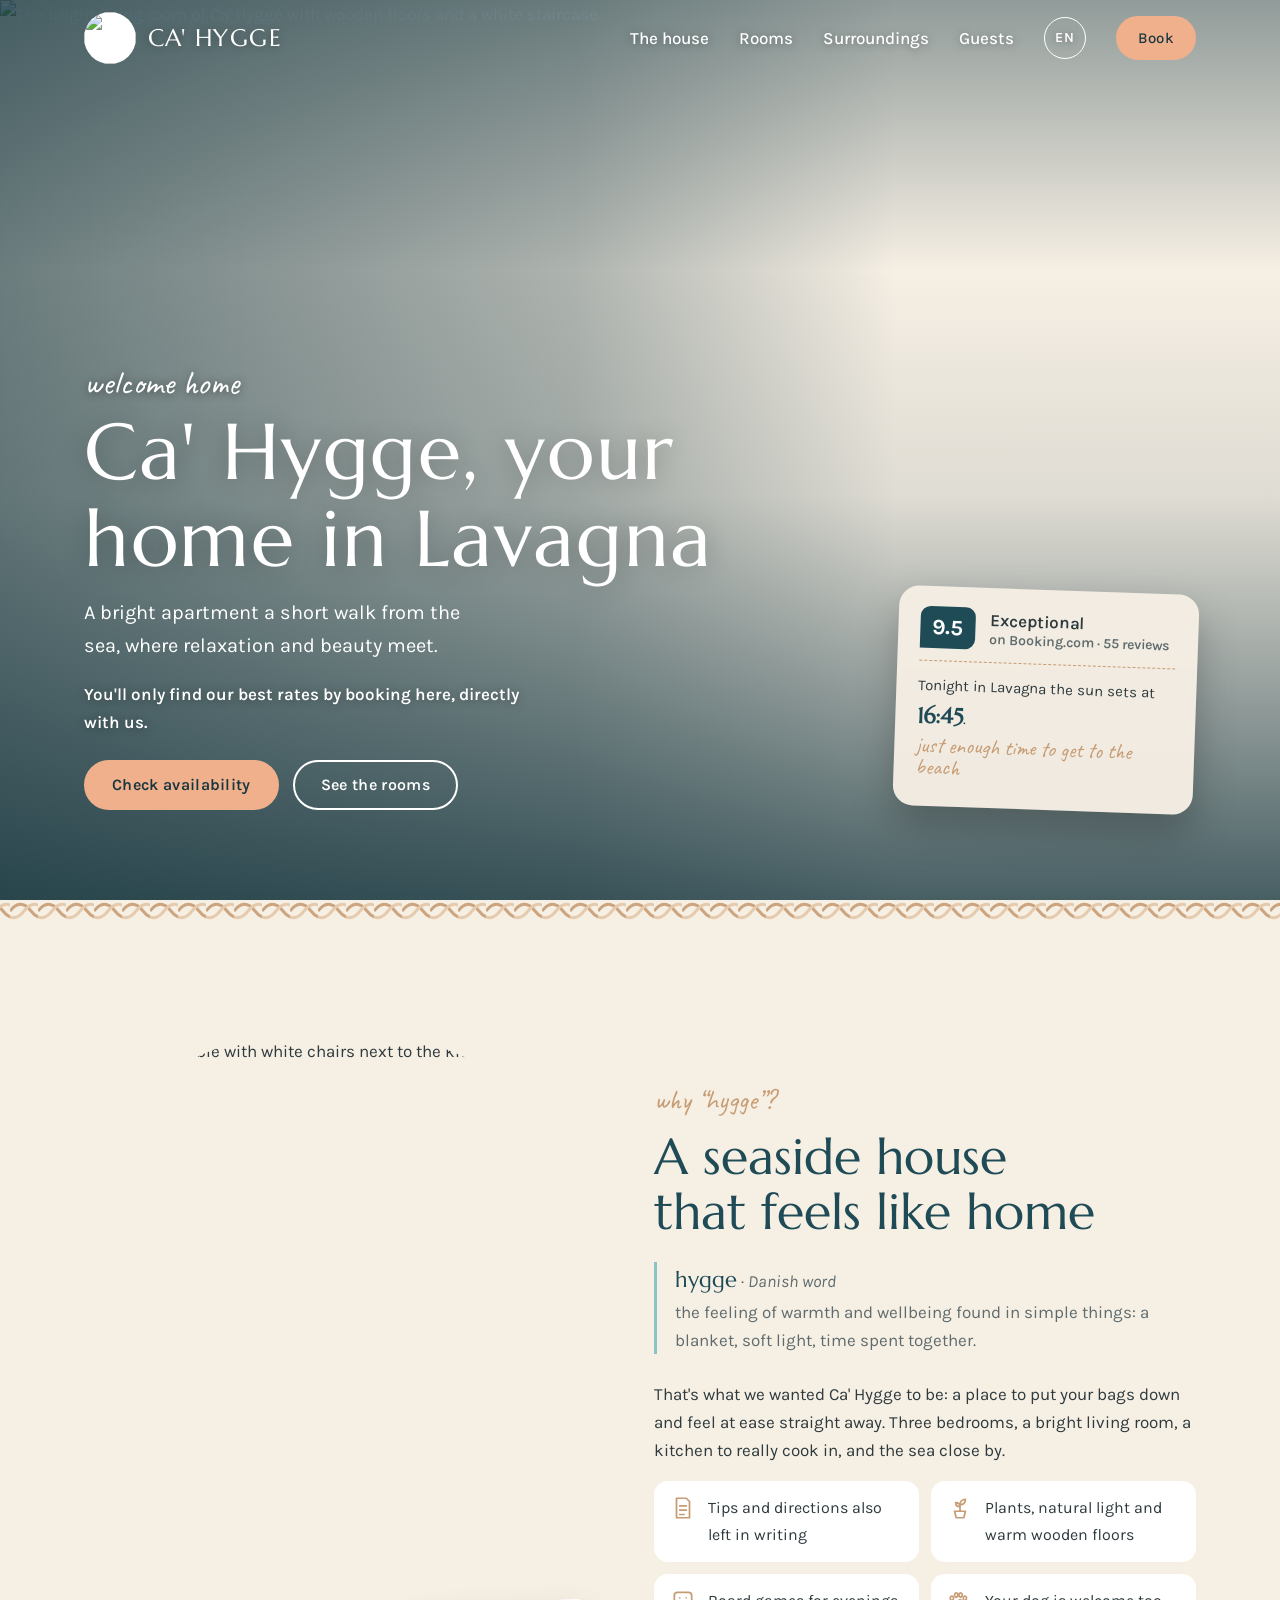
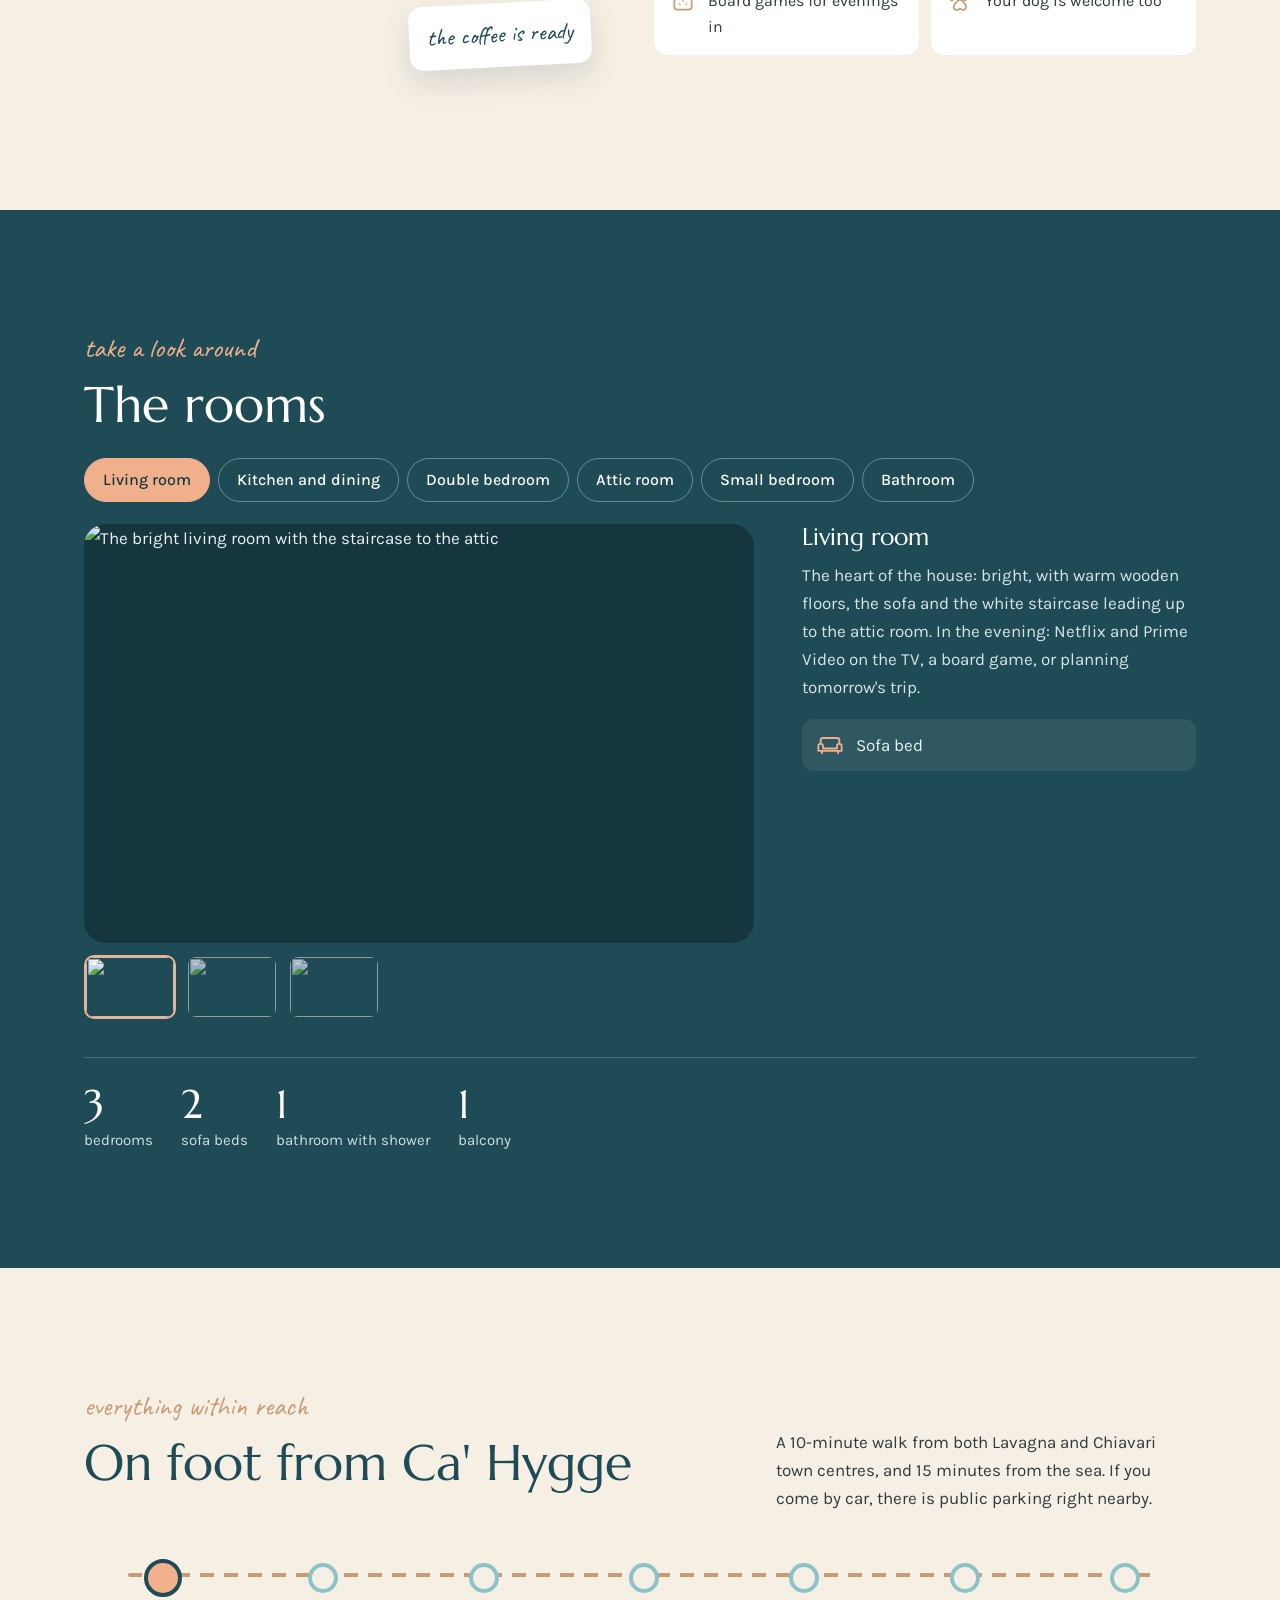
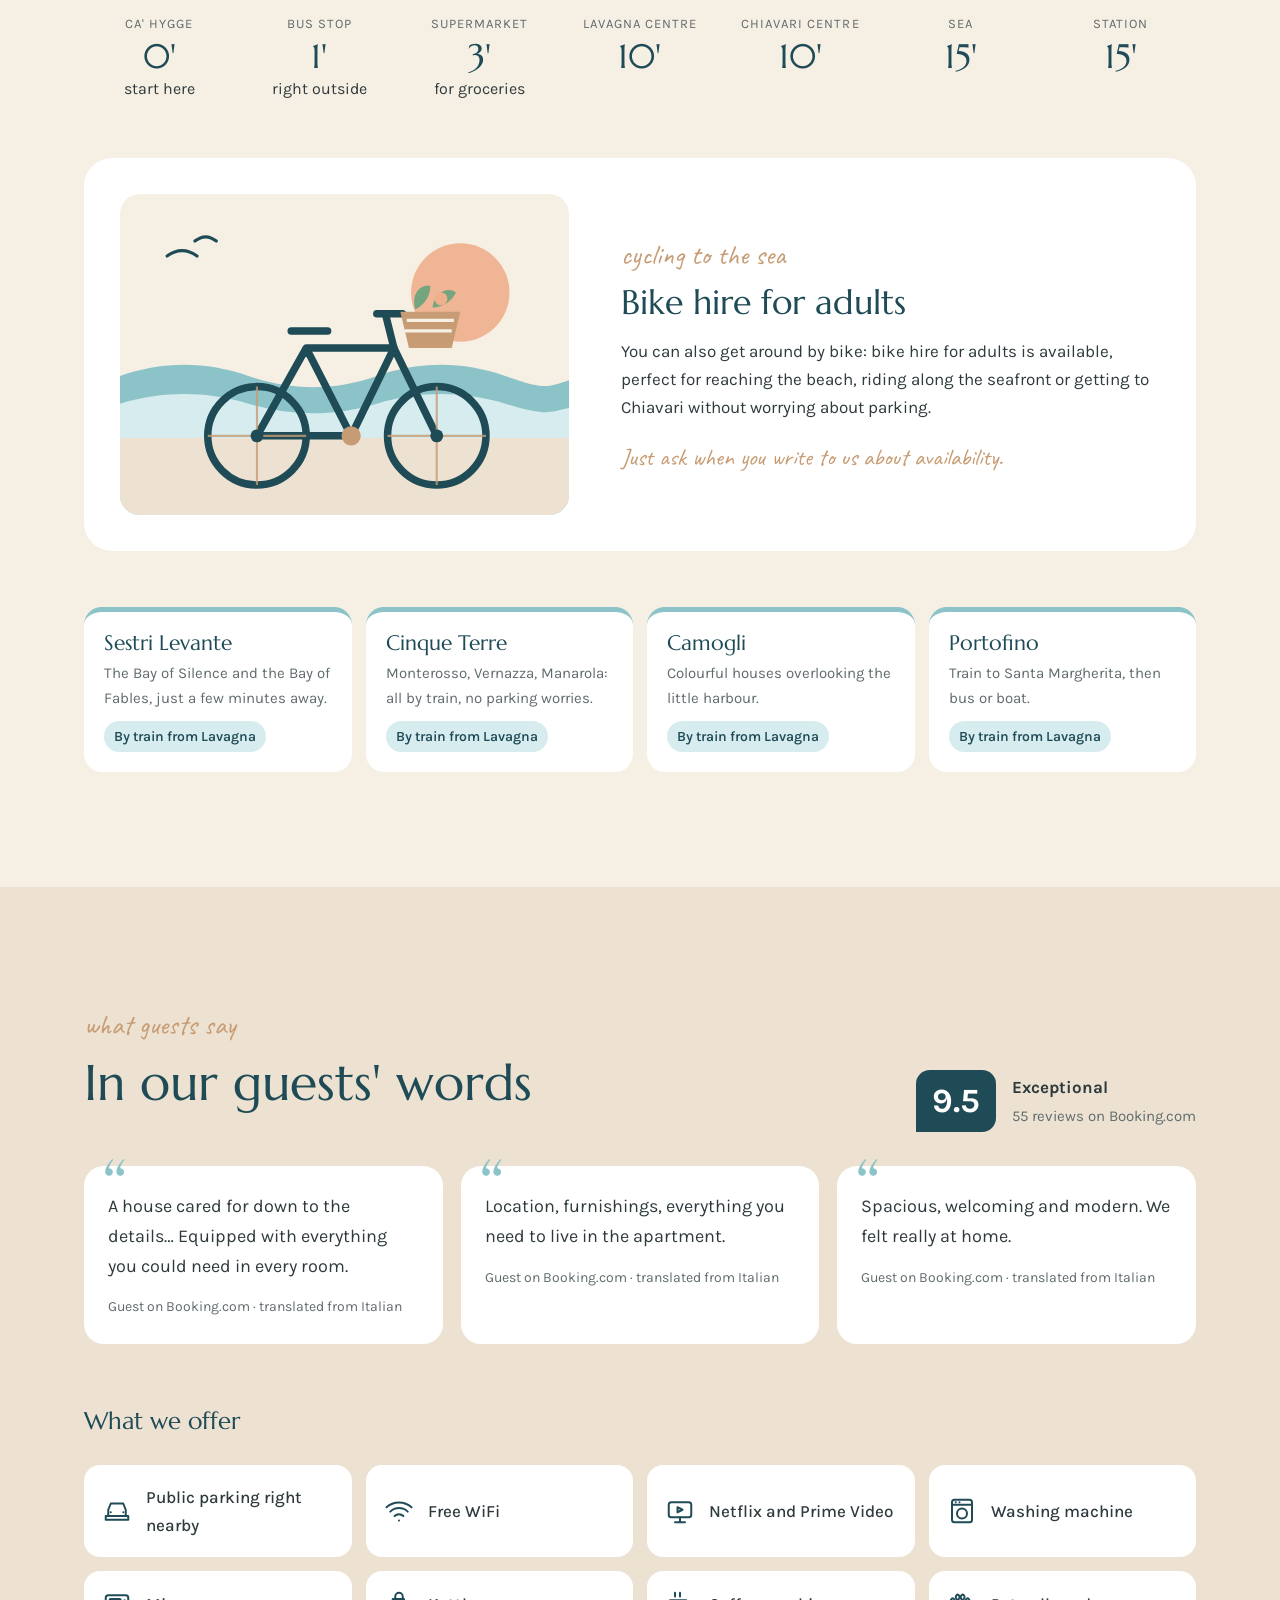
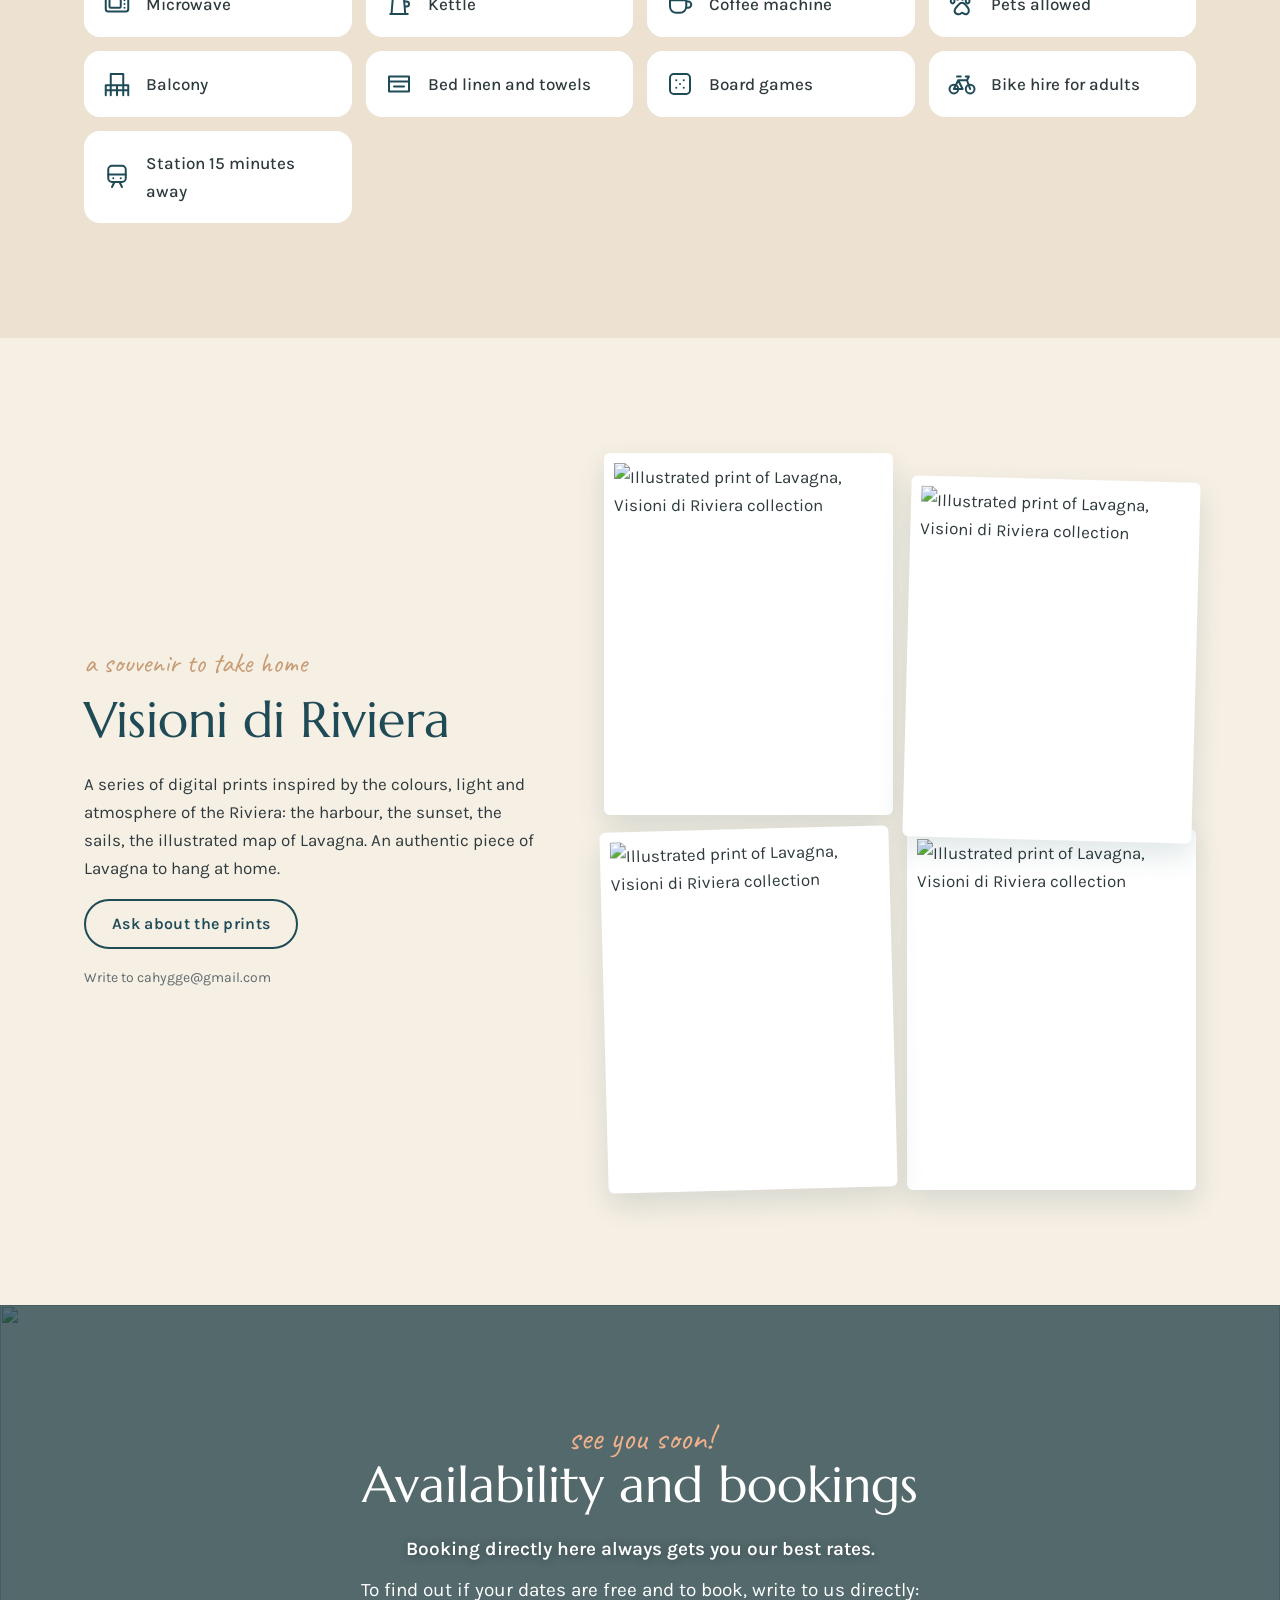
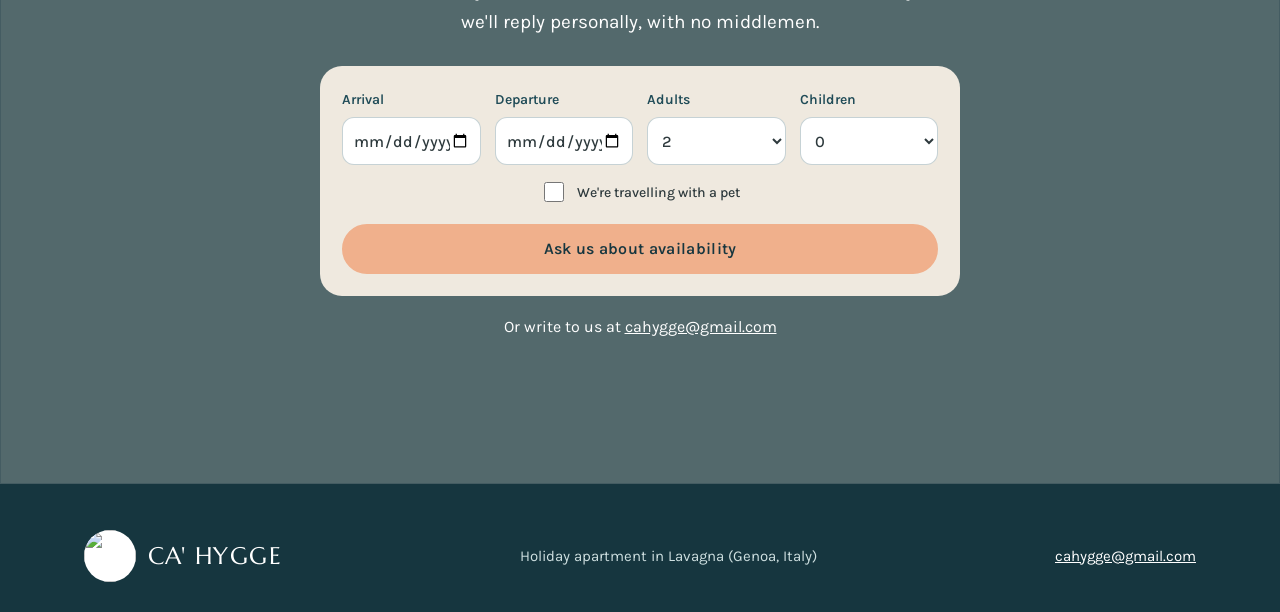
==== commit 9d212f8d: "Titolo servizi: Cosa offriamo Co-Authored-By: Claude Opus 5.5 <noreply@anthropic.com> Claude-Session" ====
--- a/index.html
+++ b/index.html
@@ -152,7 +152,7 @@
       <div class="punteggio"><b>9,5</b><div><strong>Eccezionale</strong><br><span style="color:var(--grigio);font-size:15px">55 recensioni su Booking.com</span></div></div>
     </div>
     <div class="citazioni"><figure class="appare"><blockquote>Casa curata nei particolari… Fornita di tutto ciò che può servire in ogni stanza.</blockquote><figcaption>Ospite su Booking.com</figcaption></figure><figure class="appare"><blockquote>Posizione, arredamento, accessori per vivere l&#x27;appartamento.</blockquote><figcaption>Ospite su Booking.com</figcaption></figure><figure class="appare"><blockquote>Spaziosa, accogliente e moderna. Ci siamo trovati veramente bene.</blockquote><figcaption>Ospite su Booking.com</figcaption></figure></div>
-    <h3 style="margin-top:64px">Cosa trovate in casa</h3>
+    <h3 style="margin-top:64px">Cosa offriamo</h3>
     <ul class="servizi"><li><svg viewBox="0 0 24 24" fill="none" stroke="currentColor" stroke-width="1.6" stroke-linecap="round" stroke-linejoin="round" aria-hidden="true"><path d="M5 16V11l2-5h10l2 5v5M3 16h18v3H3zM7 13h.01M17 13h.01"/></svg><span>Parcheggi pubblici vicinissimi</span></li><li><svg viewBox="0 0 24 24" fill="none" stroke="currentColor" stroke-width="1.6" stroke-linecap="round" stroke-linejoin="round" aria-hidden="true"><path d="M2 9a15 15 0 0 1 20 0M5 12.5a10 10 0 0 1 14 0M8.5 16a5 5 0 0 1 7 0M12 19.5h.01"/></svg><span>WiFi gratuito</span></li><li><svg viewBox="0 0 24 24" fill="none" stroke="currentColor" stroke-width="1.6" stroke-linecap="round" stroke-linejoin="round" aria-hidden="true"><rect x="3" y="5" width="18" height="12" rx="2"/><path d="M8 21h8M12 17v4M10 9l4 2-4 2z"/></svg><span>Netflix e Prime Video</span></li><li><svg viewBox="0 0 24 24" fill="none" stroke="currentColor" stroke-width="1.6" stroke-linecap="round" stroke-linejoin="round" aria-hidden="true"><rect x="4" y="3" width="16" height="18" rx="2"/><path d="M4 7h16M7 5h.01M10 5h.01"/><circle cx="12" cy="14" r="4"/></svg><span>Lavatrice</span></li><li><svg viewBox="0 0 24 24" fill="none" stroke="currentColor" stroke-width="1.6" stroke-linecap="round" stroke-linejoin="round" aria-hidden="true"><rect x="3" y="5" width="18" height="13" rx="2"/><rect x="6" y="8" width="9" height="7" rx="1"/><path d="M18 9h.01M18 12h.01M18 15h.01"/></svg><span>Microonde</span></li><li><svg viewBox="0 0 24 24" fill="none" stroke="currentColor" stroke-width="1.6" stroke-linecap="round" stroke-linejoin="round" aria-hidden="true"><path d="M7 8h9l1 12H6zM16 10h2a2 2 0 0 1 0 4h-1.5M9 8V6a3 3 0 0 1 6 0v2M5 20h14"/></svg><span>Bollitore</span></li><li><svg viewBox="0 0 24 24" fill="none" stroke="currentColor" stroke-width="1.6" stroke-linecap="round" stroke-linejoin="round" aria-hidden="true"><path d="M4 9h13v5a5 5 0 0 1-5 5H9a5 5 0 0 1-5-5zM17 10h1.5a2.5 2.5 0 0 1 0 5H17M8 3v3M12 3v3"/></svg><span>Macchina da caffè</span></li><li><svg viewBox="0 0 24 24" fill="none" stroke="currentColor" stroke-width="1.6" stroke-linecap="round" stroke-linejoin="round" aria-hidden="true"><path d="M8 14c-2 2-3 5 0 6s3-1 4-1 2 2 4 1 2-4 0-6-2-3-4-3-2 1-4 3zM6 9.5a1.5 2 0 1 0 0 .01M10 6.5a1.5 2 0 1 0 0 .01M14 6.5a1.5 2 0 1 0 0 .01M18 9.5a1.5 2 0 1 0 0 .01"/></svg><span>Animali ammessi</span></li><li><svg viewBox="0 0 24 24" fill="none" stroke="currentColor" stroke-width="1.6" stroke-linecap="round" stroke-linejoin="round" aria-hidden="true"><path d="M3 21V13h18v8M3 17h18M7 13v8M12 13v8M17 13v8M7 13V4h10v9"/></svg><span>Balcone</span></li><li><svg viewBox="0 0 24 24" fill="none" stroke="currentColor" stroke-width="1.6" stroke-linecap="round" stroke-linejoin="round" aria-hidden="true"><path d="M4 6h16v4H4zM4 10v8h16v-8M8 14h8"/></svg><span>Lenzuola e asciugamani</span></li><li><svg viewBox="0 0 24 24" fill="none" stroke="currentColor" stroke-width="1.6" stroke-linecap="round" stroke-linejoin="round" aria-hidden="true"><rect x="4" y="4" width="16" height="16" rx="3"/><path d="M9 9h.01M15 9h.01M12 12h.01M9 15h.01M15 15h.01"/></svg><span>Giochi da tavolo</span></li><li><svg viewBox="0 0 24 24" fill="none" stroke="currentColor" stroke-width="1.6" stroke-linecap="round" stroke-linejoin="round" aria-hidden="true"><circle cx="5.5" cy="16" r="3.5"/><circle cx="18.5" cy="16" r="3.5"/><path d="M5.5 16 9 9h7l2.5 7M9 9l3.5 7h-7M15 6h2.5l-1.5 3M8 6h3"/></svg><span>Noleggio bici per adulti</span></li><li><svg viewBox="0 0 24 24" fill="none" stroke="currentColor" stroke-width="1.6" stroke-linecap="round" stroke-linejoin="round" aria-hidden="true"><rect x="5" y="3" width="14" height="13" rx="3"/><path d="M5 10h14M9 13h.01M15 13h.01M8 20l2-4M16 20l-2-4"/></svg><span>Stazione a 15 minuti</span></li></ul>
   </div>
 </section>
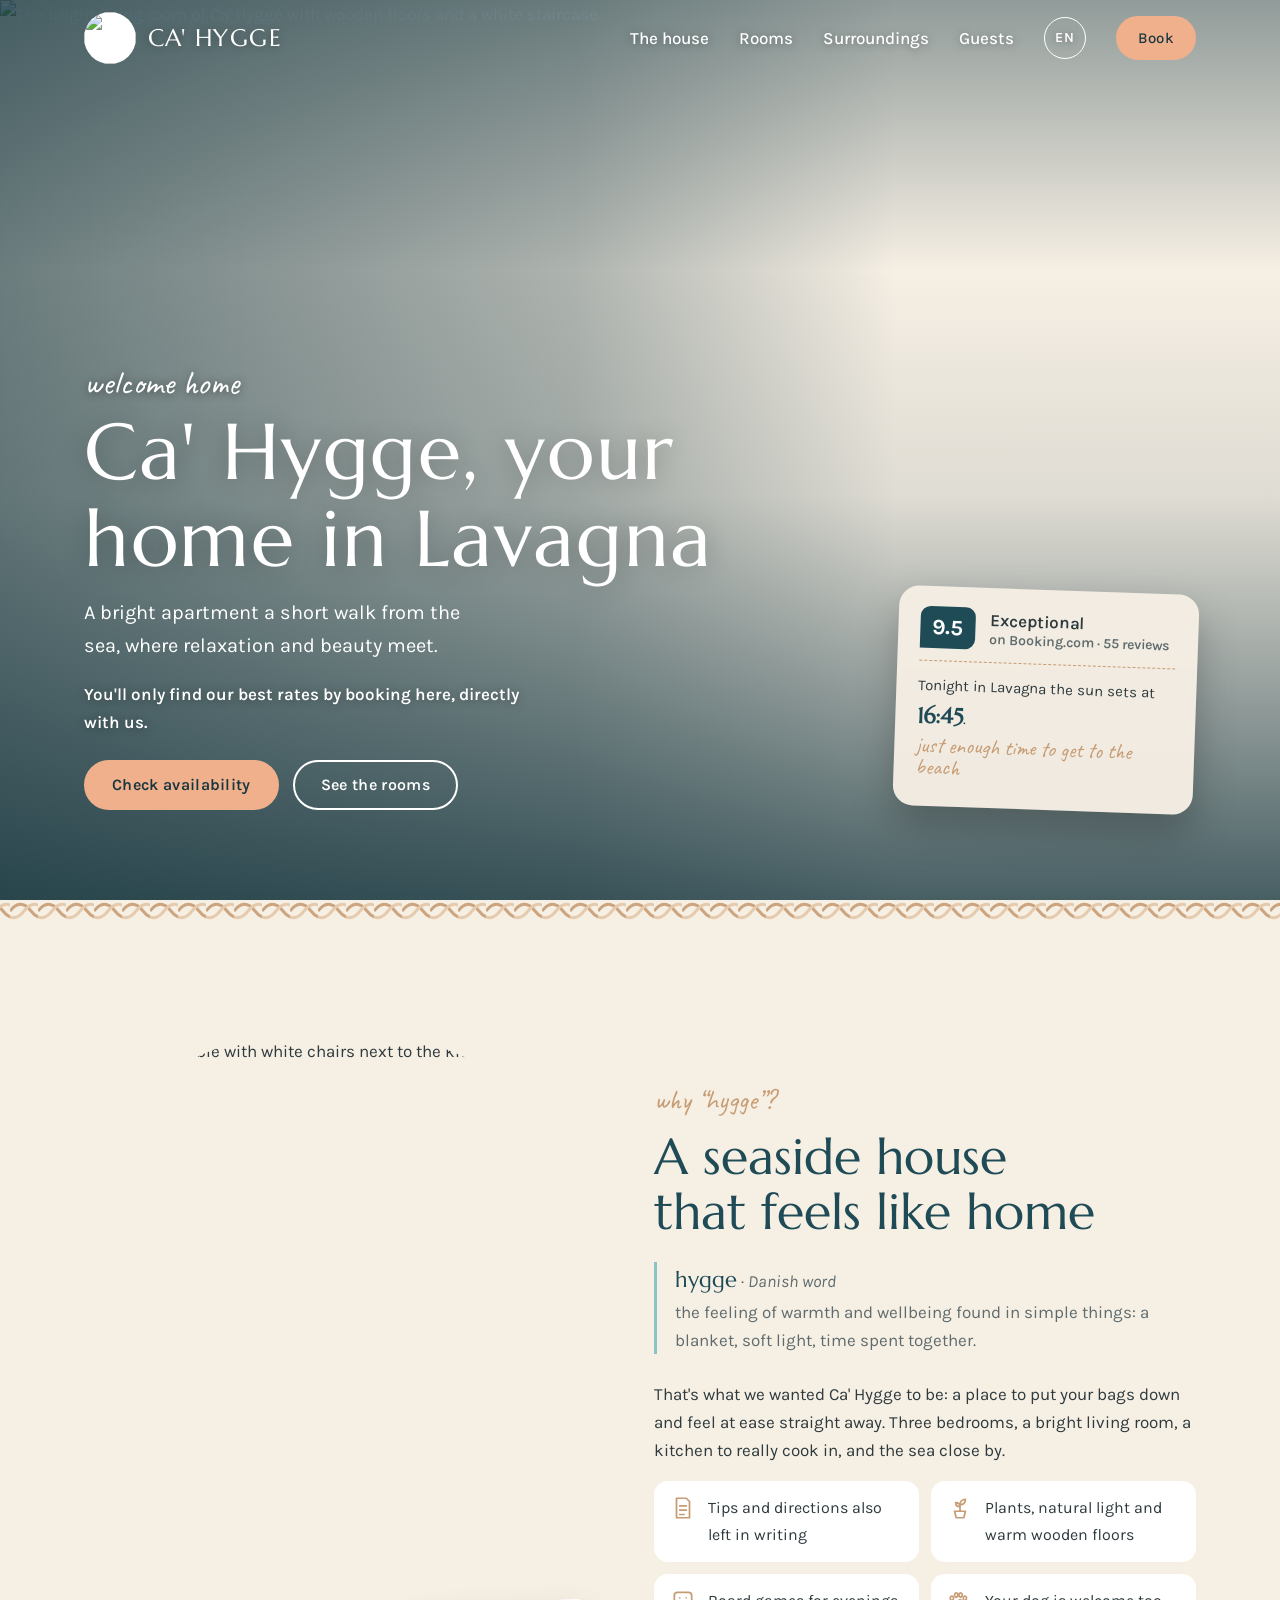
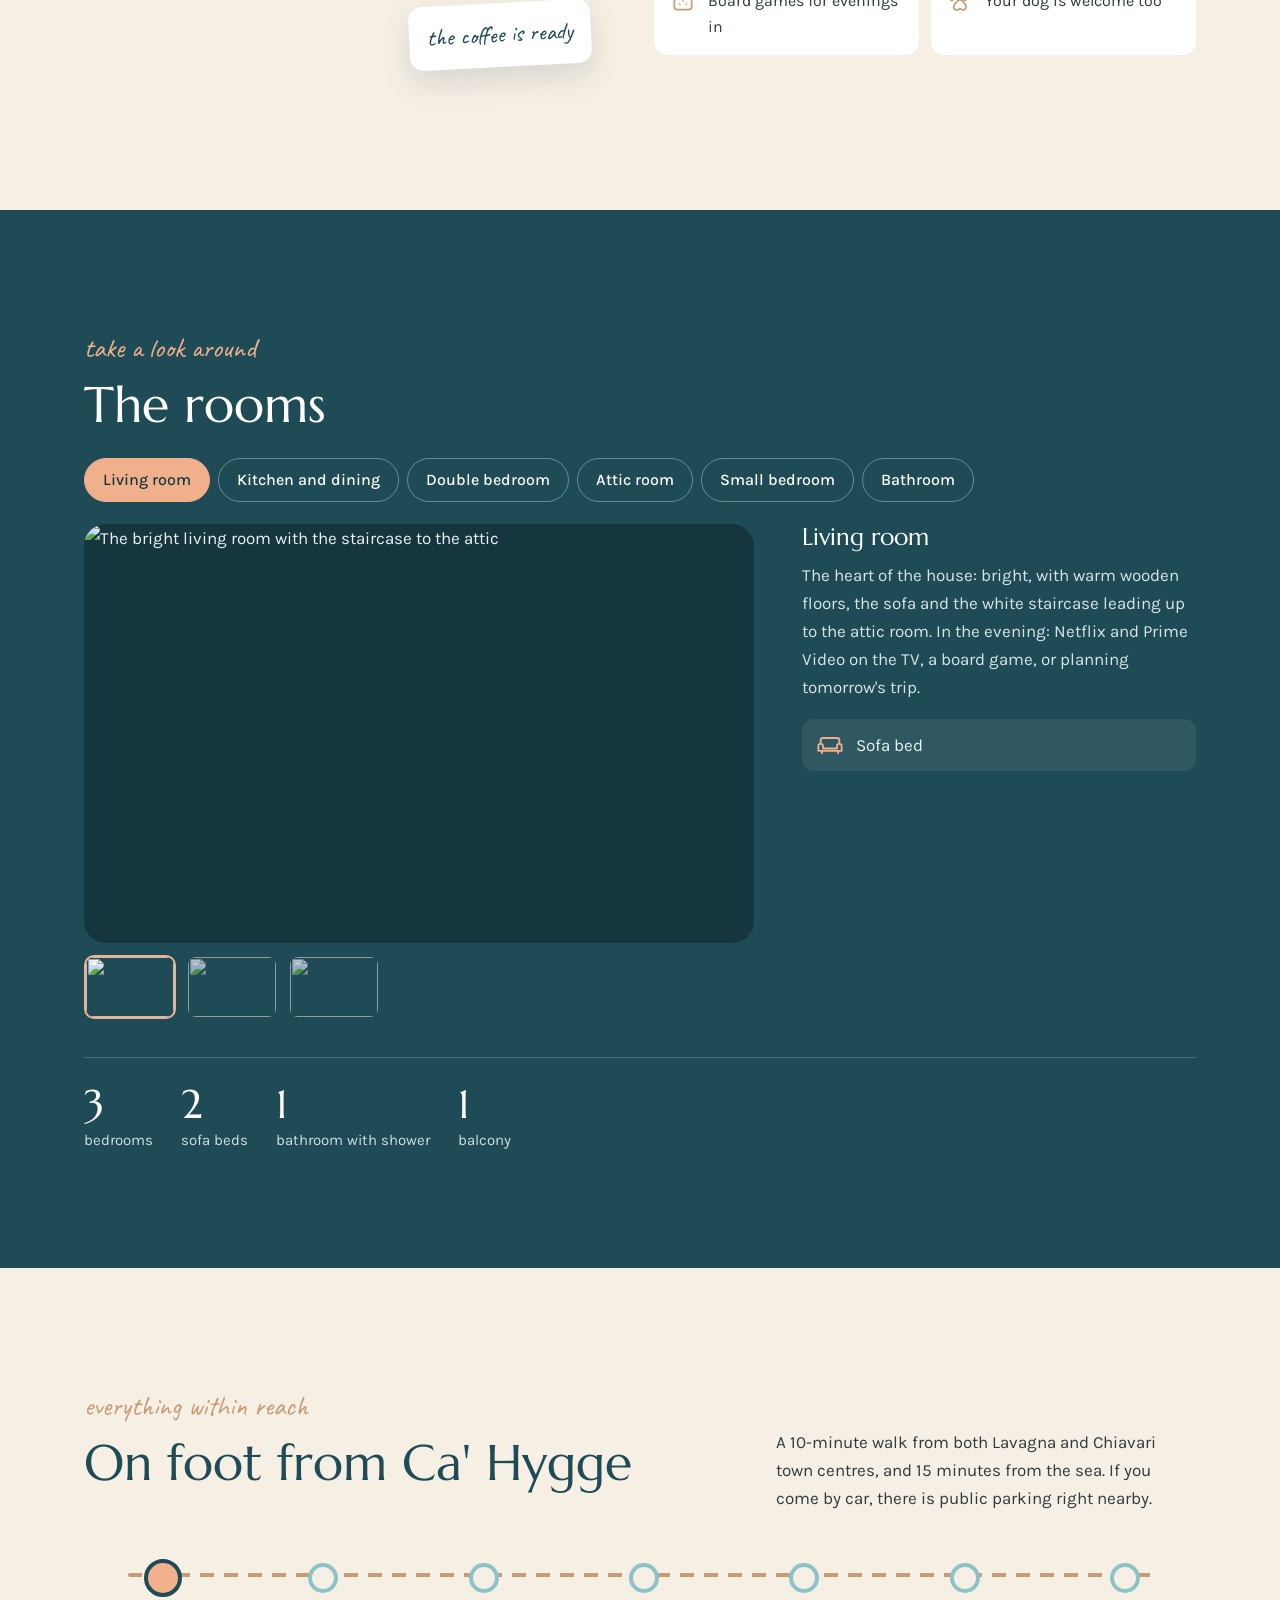
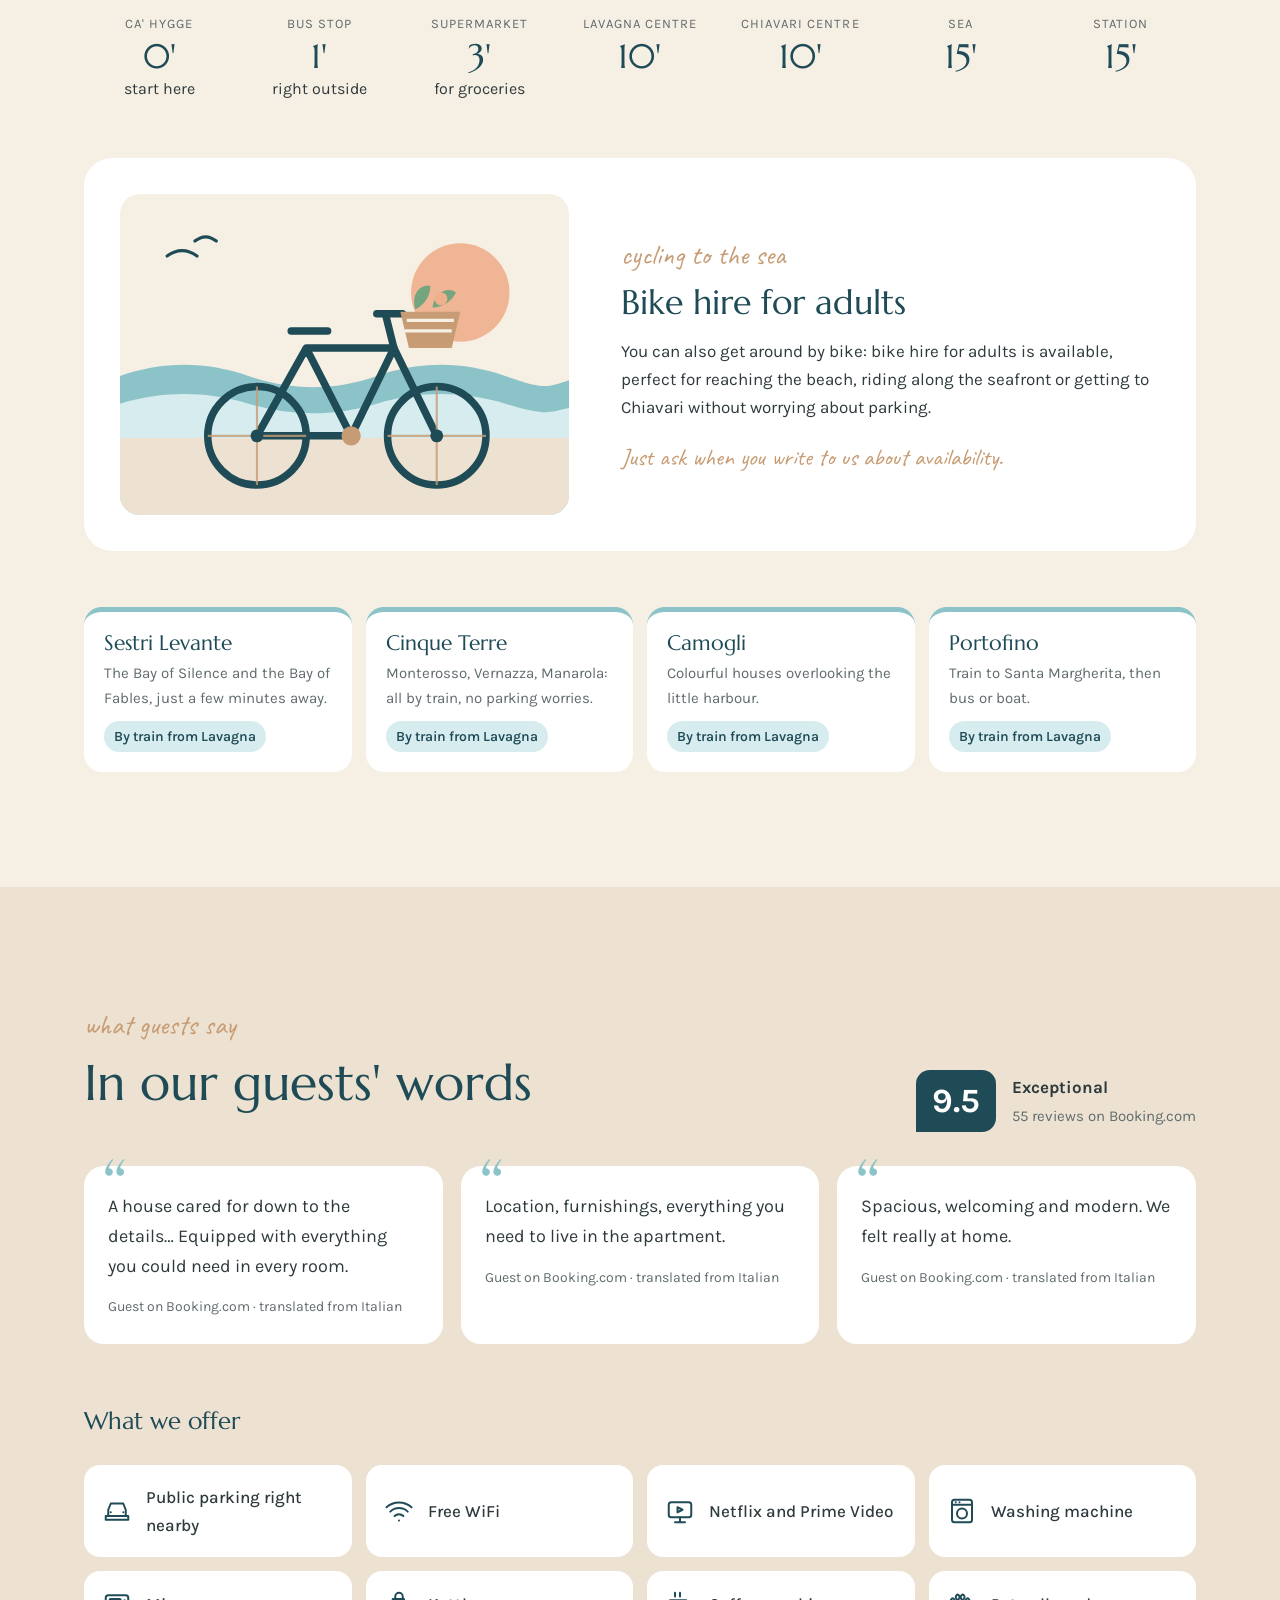
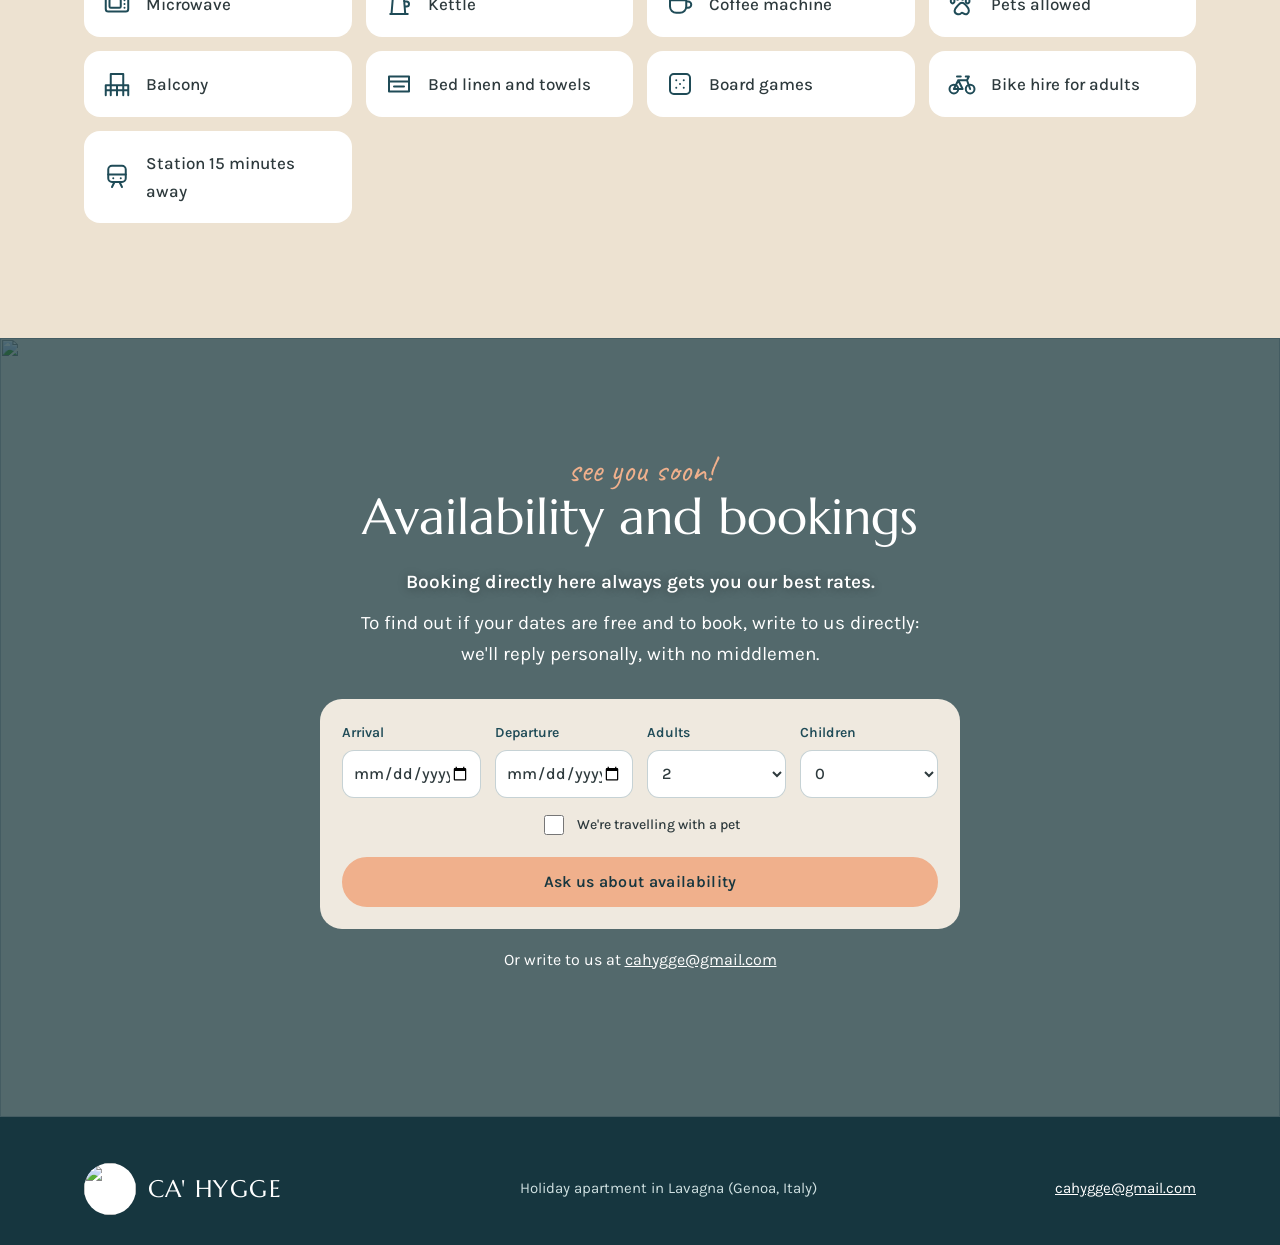
==== commit c947994a: "Tolta la sezione delle stampe Co-Authored-By: Claude Opus 5.5 <noreply@anthropic.com> Claude-Session" ====
--- a/index.html
+++ b/index.html
@@ -157,19 +157,6 @@
   </div>
 </section>
 
-<section class="band">
-  <div class="wrap stampe">
-    <div class="appare">
-      <span class="occhiello">un ricordo da portare a casa</span>
-      <h2>Visioni di Riviera</h2>
-      <p>Una serie di stampe digitali ispirate ai colori, alla luce e all'atmosfera della Riviera: il porto, il tramonto, le vele, la mappa illustrata di Lavagna. Un frammento autentico di Lavagna da appendere a casa vostra.</p>
-      <p><a class="btn chiaro" href="mailto:cahygge@gmail.com?subject=Stampe%20Visioni%20di%20Riviera">Chiedi le stampe</a></p>
-      <p style="font-size:14px;color:var(--grigio)">Scrivete a cahygge@gmail.com</p>
-    </div>
-    <div class="quadri appare"><img src="https://static.wixstatic.com/media/edddbc_96453811213c4c339860fdc627a31bcb~mv2.png/v1/fit/w_1600,h_1600,q_85/cahygge.png" srcset="https://static.wixstatic.com/media/edddbc_96453811213c4c339860fdc627a31bcb~mv2.png/v1/fit/w_640,h_640,q_85/cahygge.png 640w, https://static.wixstatic.com/media/edddbc_96453811213c4c339860fdc627a31bcb~mv2.png/v1/fit/w_1000,h_1000,q_85/cahygge.png 1000w, https://static.wixstatic.com/media/edddbc_96453811213c4c339860fdc627a31bcb~mv2.png/v1/fit/w_1600,h_1600,q_85/cahygge.png 1600w, https://static.wixstatic.com/media/edddbc_96453811213c4c339860fdc627a31bcb~mv2.png/v1/fit/w_2400,h_2400,q_85/cahygge.png 2400w" sizes="(max-width:820px) 45vw, 20vw" alt="Stampa illustrata di Lavagna, collezione Visioni di Riviera" loading="lazy" decoding="async"><img src="https://static.wixstatic.com/media/edddbc_08d2715b3a934c88a73bb23b8b44f724~mv2.png/v1/fit/w_1600,h_1600,q_85/cahygge.png" srcset="https://static.wixstatic.com/media/edddbc_08d2715b3a934c88a73bb23b8b44f724~mv2.png/v1/fit/w_640,h_640,q_85/cahygge.png 640w, https://static.wixstatic.com/media/edddbc_08d2715b3a934c88a73bb23b8b44f724~mv2.png/v1/fit/w_1000,h_1000,q_85/cahygge.png 1000w, https://static.wixstatic.com/media/edddbc_08d2715b3a934c88a73bb23b8b44f724~mv2.png/v1/fit/w_1600,h_1600,q_85/cahygge.png 1600w, https://static.wixstatic.com/media/edddbc_08d2715b3a934c88a73bb23b8b44f724~mv2.png/v1/fit/w_2400,h_2400,q_85/cahygge.png 2400w" sizes="(max-width:820px) 45vw, 20vw" alt="Stampa illustrata di Lavagna, collezione Visioni di Riviera" loading="lazy" decoding="async"><img src="https://static.wixstatic.com/media/edddbc_fbb45c9a8ed44872a9a31055bca9c958~mv2.png/v1/fit/w_1600,h_1600,q_85/cahygge.png" srcset="https://static.wixstatic.com/media/edddbc_fbb45c9a8ed44872a9a31055bca9c958~mv2.png/v1/fit/w_640,h_640,q_85/cahygge.png 640w, https://static.wixstatic.com/media/edddbc_fbb45c9a8ed44872a9a31055bca9c958~mv2.png/v1/fit/w_1000,h_1000,q_85/cahygge.png 1000w, https://static.wixstatic.com/media/edddbc_fbb45c9a8ed44872a9a31055bca9c958~mv2.png/v1/fit/w_1600,h_1600,q_85/cahygge.png 1600w, https://static.wixstatic.com/media/edddbc_fbb45c9a8ed44872a9a31055bca9c958~mv2.png/v1/fit/w_2400,h_2400,q_85/cahygge.png 2400w" sizes="(max-width:820px) 45vw, 20vw" alt="Stampa illustrata di Lavagna, collezione Visioni di Riviera" loading="lazy" decoding="async"><img src="https://static.wixstatic.com/media/edddbc_4211c9fc650b44938e92d3f520bab17c~mv2.jpg/v1/fit/w_1600,h_1600,q_85/cahygge.jpg" srcset="https://static.wixstatic.com/media/edddbc_4211c9fc650b44938e92d3f520bab17c~mv2.jpg/v1/fit/w_640,h_640,q_85/cahygge.jpg 640w, https://static.wixstatic.com/media/edddbc_4211c9fc650b44938e92d3f520bab17c~mv2.jpg/v1/fit/w_1000,h_1000,q_85/cahygge.jpg 1000w, https://static.wixstatic.com/media/edddbc_4211c9fc650b44938e92d3f520bab17c~mv2.jpg/v1/fit/w_1600,h_1600,q_85/cahygge.jpg 1600w, https://static.wixstatic.com/media/edddbc_4211c9fc650b44938e92d3f520bab17c~mv2.jpg/v1/fit/w_2400,h_2400,q_85/cahygge.jpg 2400w" sizes="(max-width:820px) 45vw, 20vw" alt="Stampa illustrata di Lavagna, collezione Visioni di Riviera" loading="lazy" decoding="async"></div>
-  </div>
-</section>
-
 <section class="band prenota" id="prenota">
   <img src="https://static.wixstatic.com/media/edddbc_1793146089aa4642b812ef6236527ca8~mv2.jpg/v1/fit/w_1600,h_1600,q_85/cahygge.jpg" srcset="https://static.wixstatic.com/media/edddbc_1793146089aa4642b812ef6236527ca8~mv2.jpg/v1/fit/w_640,h_640,q_85/cahygge.jpg 640w, https://static.wixstatic.com/media/edddbc_1793146089aa4642b812ef6236527ca8~mv2.jpg/v1/fit/w_1000,h_1000,q_85/cahygge.jpg 1000w, https://static.wixstatic.com/media/edddbc_1793146089aa4642b812ef6236527ca8~mv2.jpg/v1/fit/w_1600,h_1600,q_85/cahygge.jpg 1600w, https://static.wixstatic.com/media/edddbc_1793146089aa4642b812ef6236527ca8~mv2.jpg/v1/fit/w_2400,h_2400,q_85/cahygge.jpg 2400w" sizes="100vw" alt="" loading="lazy" decoding="async">
   <div class="wrap">
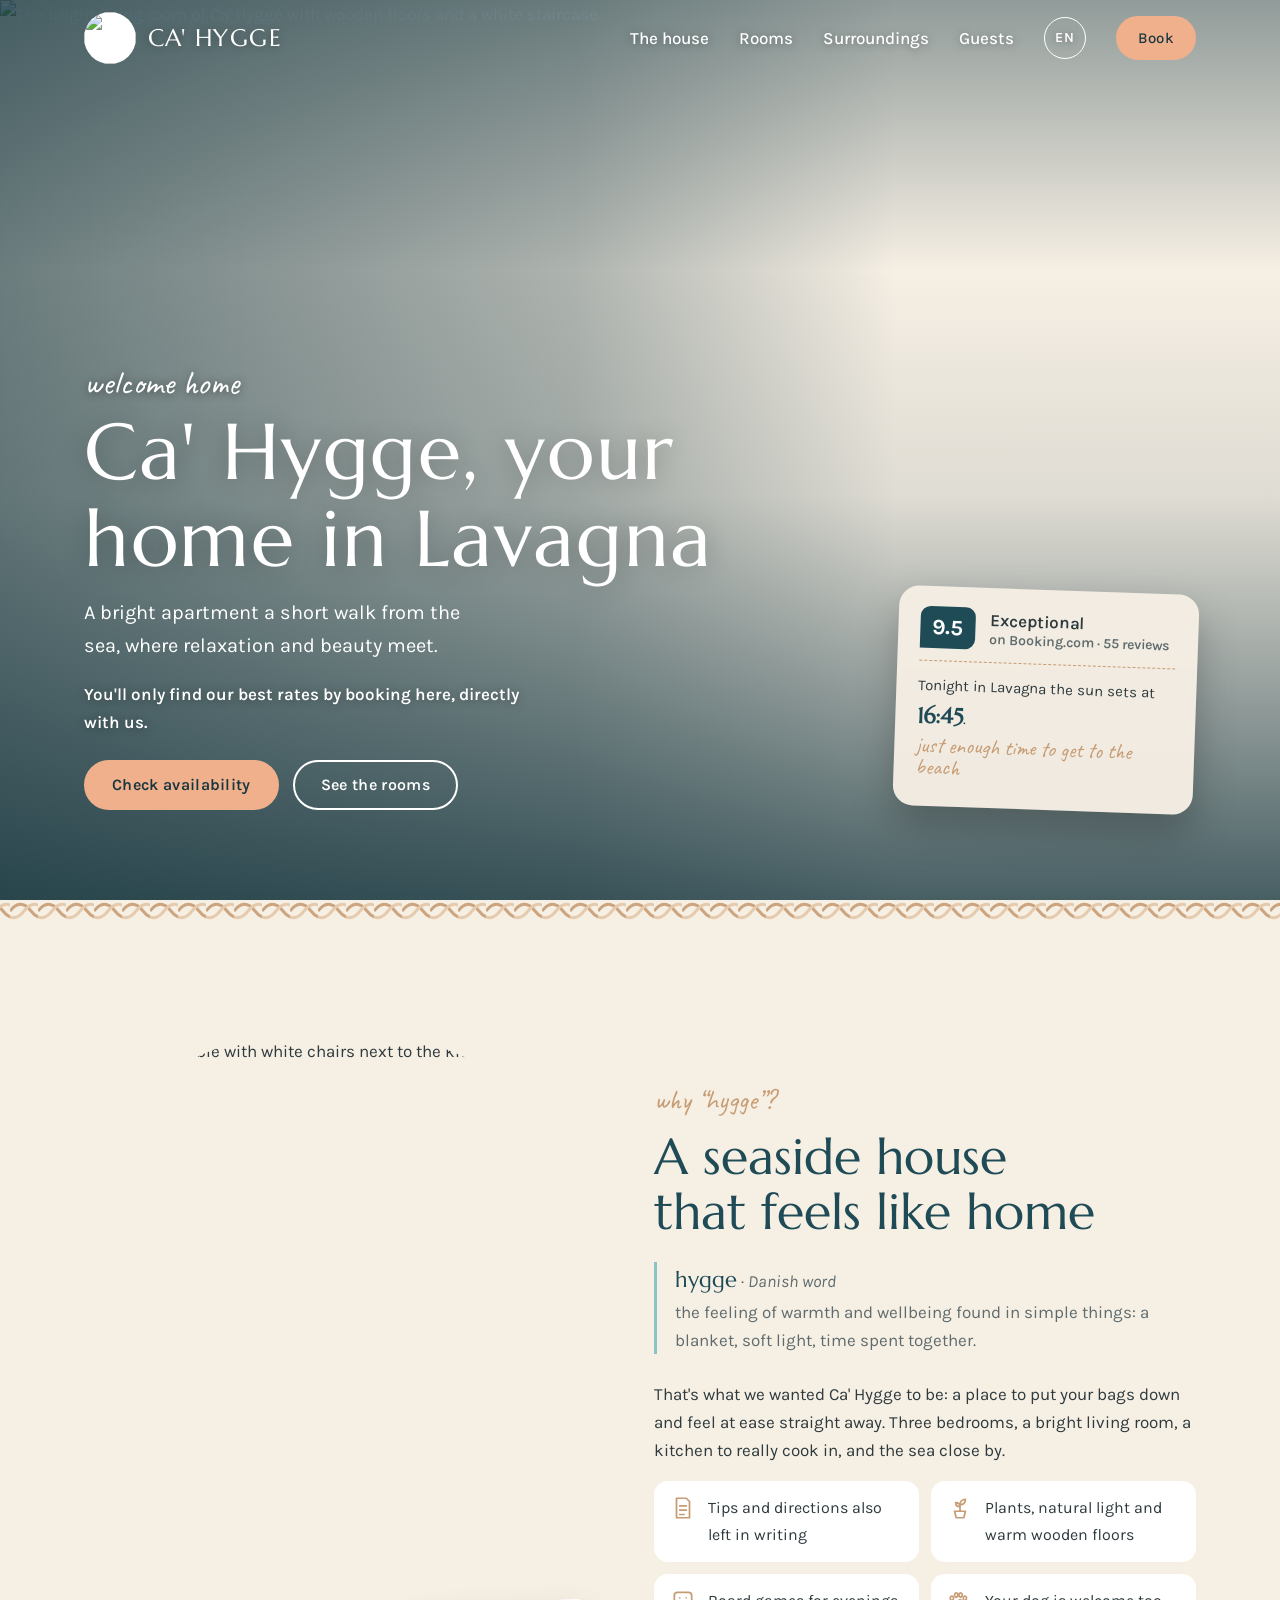
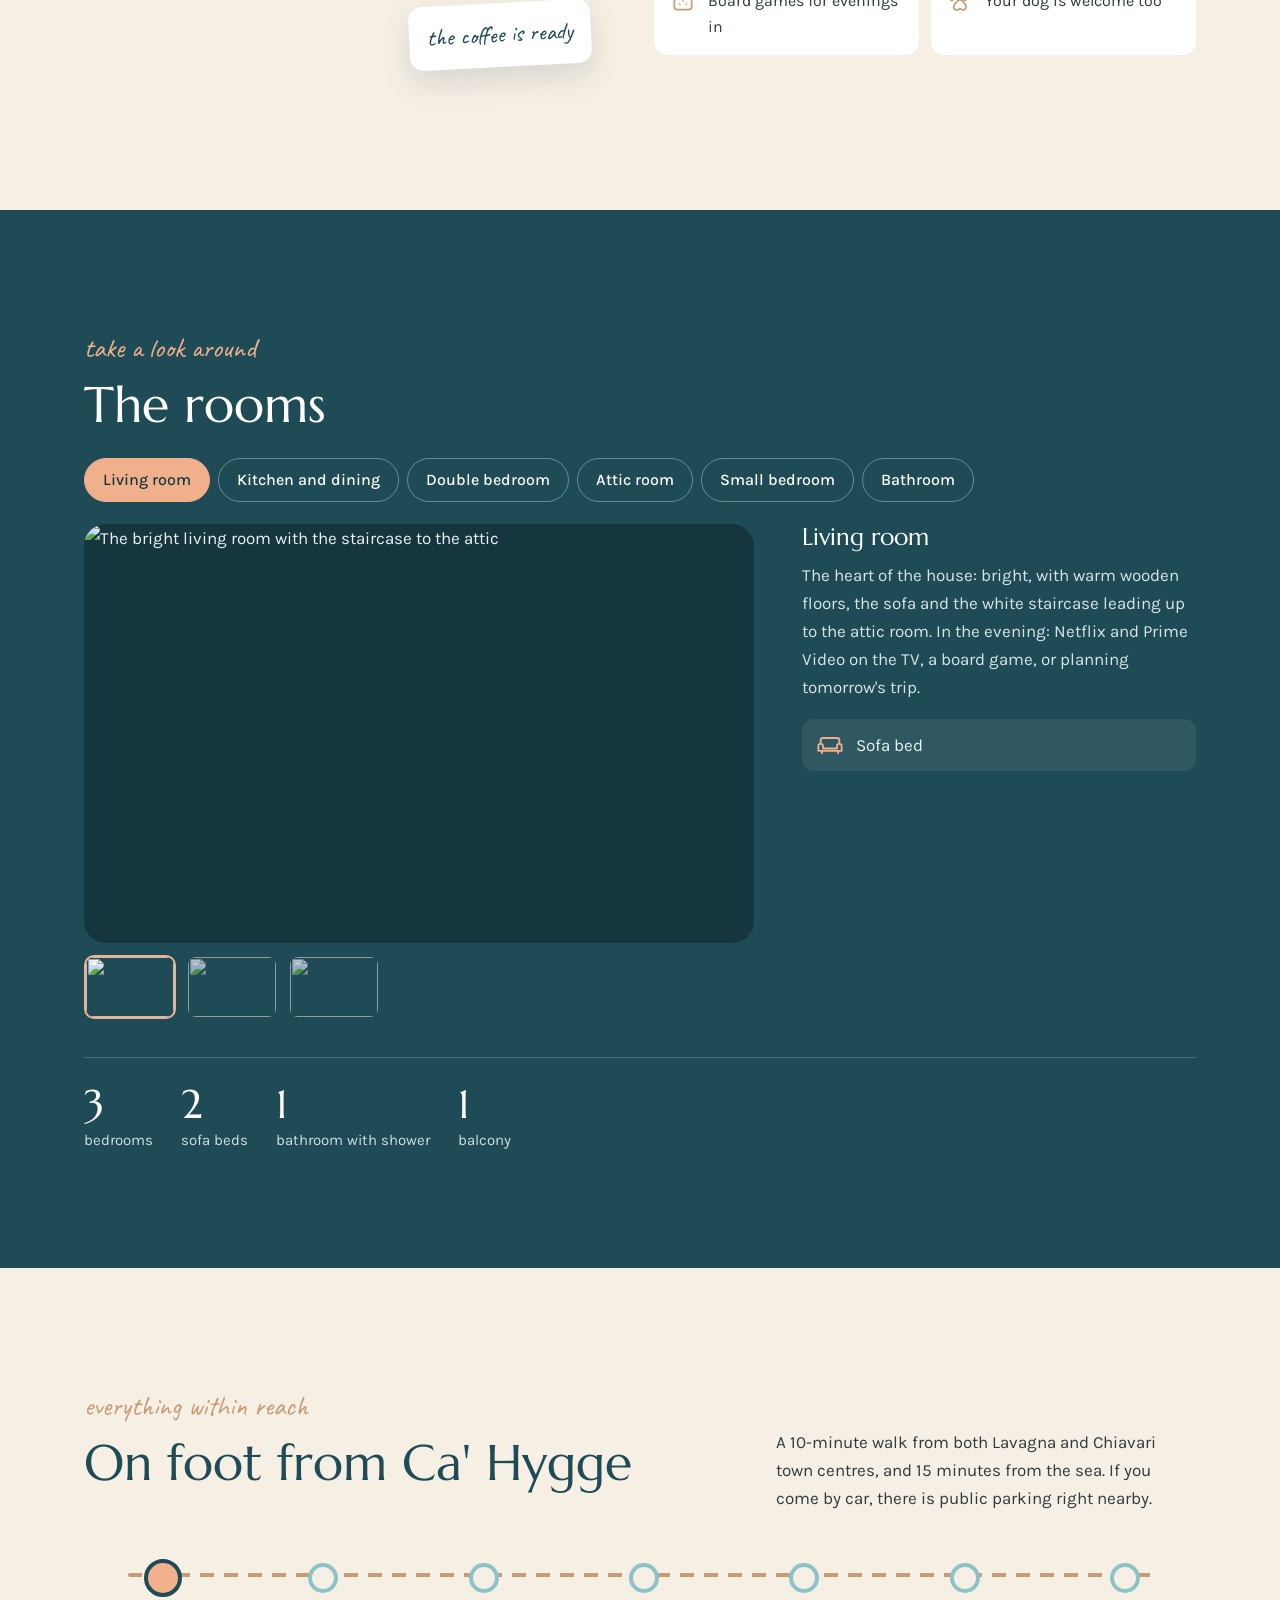
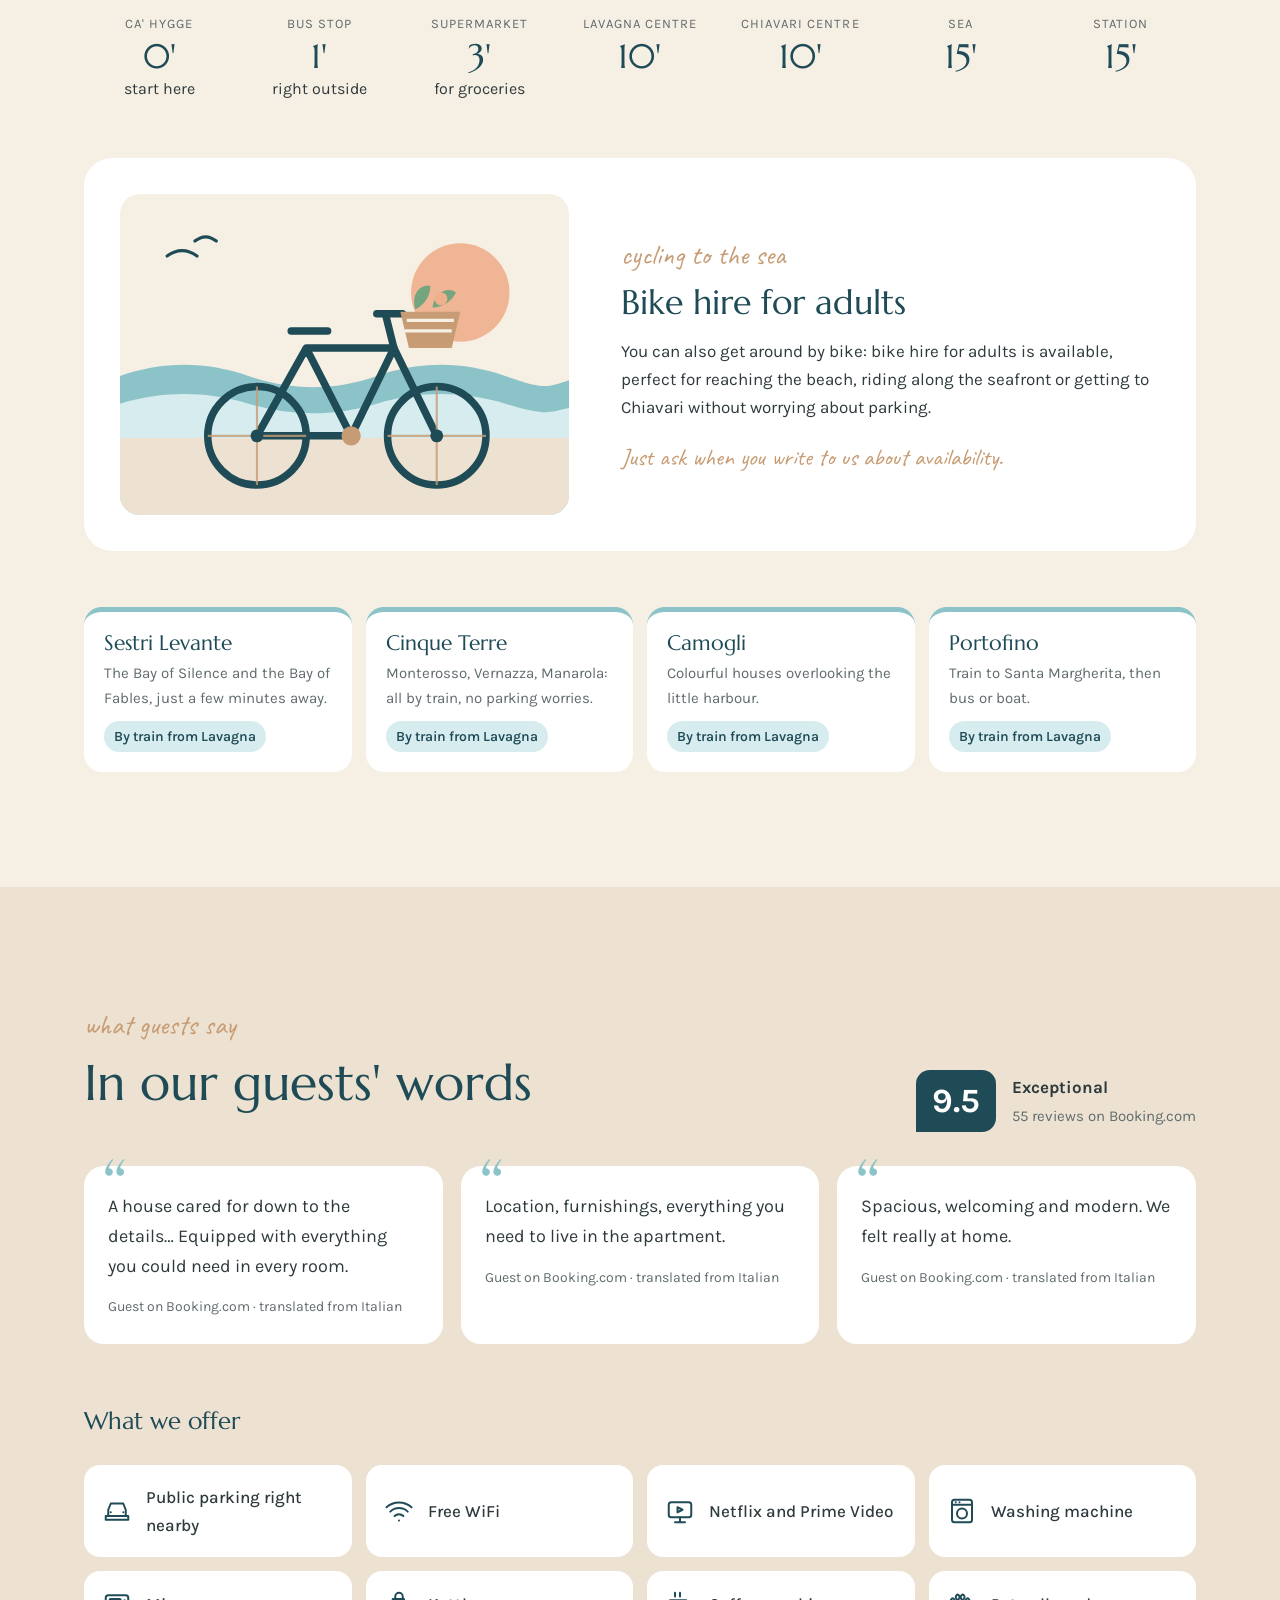
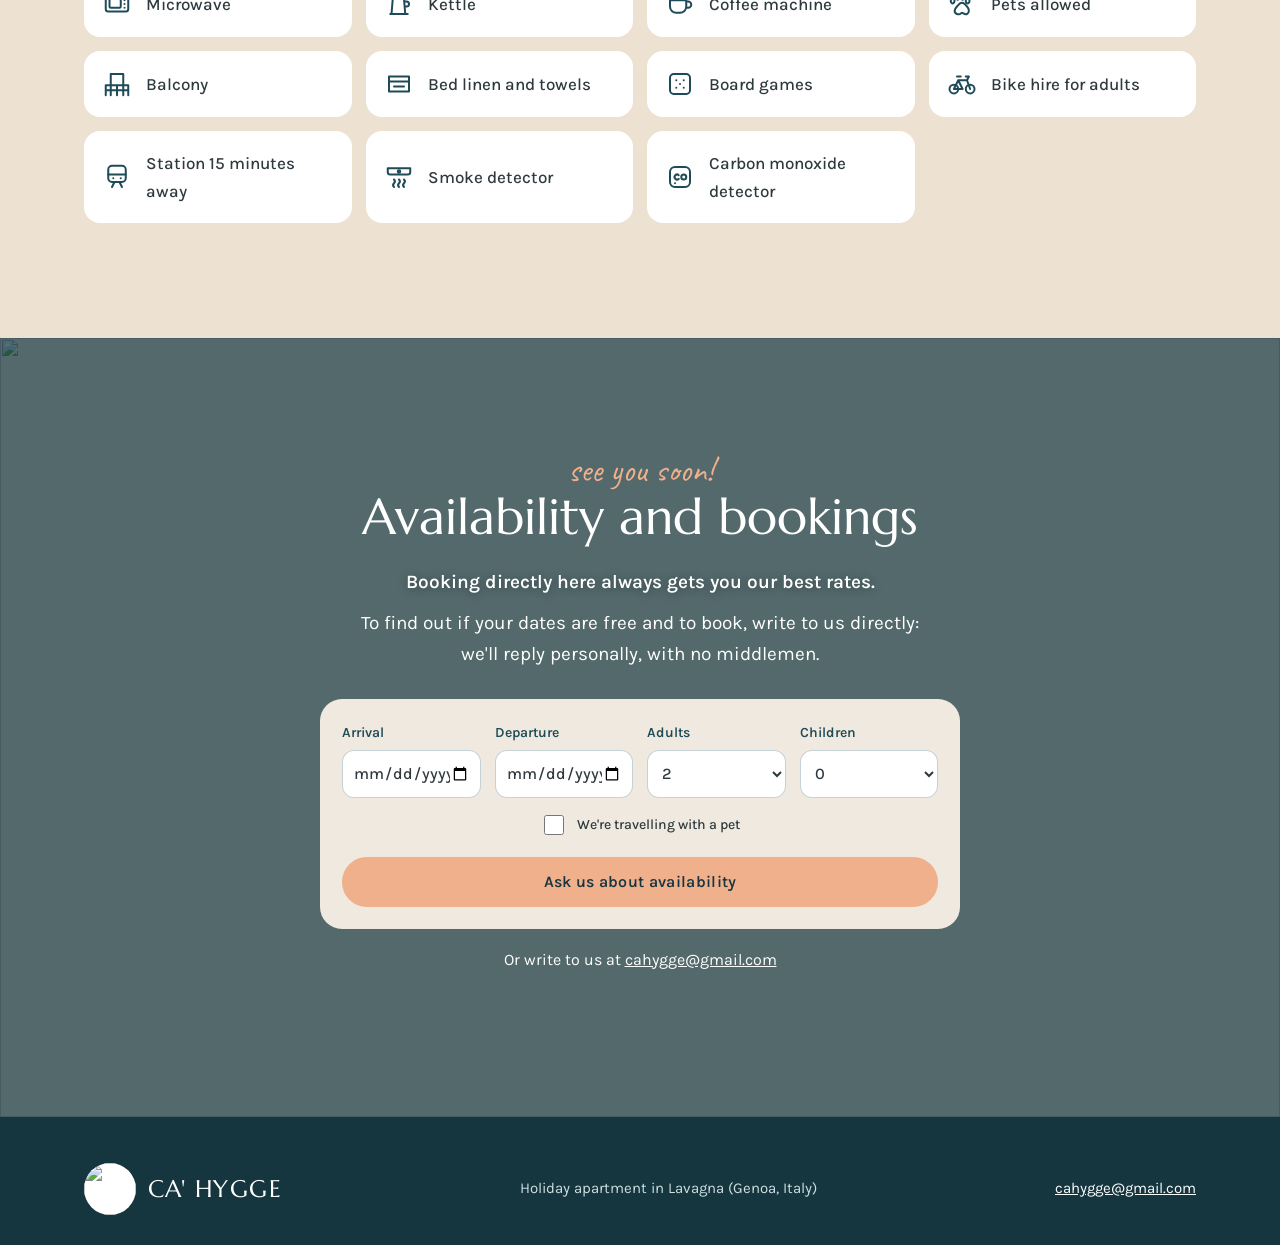
==== commit a58a6135: "Servizi: rilevatori di fumo e monossido di carbonio Co-Authored-By: Claude Opus 5.5 <noreply@anthrop" ====
--- a/index.html
+++ b/index.html
@@ -153,7 +153,7 @@
     </div>
     <div class="citazioni"><figure class="appare"><blockquote>Casa curata nei particolari… Fornita di tutto ciò che può servire in ogni stanza.</blockquote><figcaption>Ospite su Booking.com</figcaption></figure><figure class="appare"><blockquote>Posizione, arredamento, accessori per vivere l&#x27;appartamento.</blockquote><figcaption>Ospite su Booking.com</figcaption></figure><figure class="appare"><blockquote>Spaziosa, accogliente e moderna. Ci siamo trovati veramente bene.</blockquote><figcaption>Ospite su Booking.com</figcaption></figure></div>
     <h3 style="margin-top:64px">Cosa offriamo</h3>
-    <ul class="servizi"><li><svg viewBox="0 0 24 24" fill="none" stroke="currentColor" stroke-width="1.6" stroke-linecap="round" stroke-linejoin="round" aria-hidden="true"><path d="M5 16V11l2-5h10l2 5v5M3 16h18v3H3zM7 13h.01M17 13h.01"/></svg><span>Parcheggi pubblici vicinissimi</span></li><li><svg viewBox="0 0 24 24" fill="none" stroke="currentColor" stroke-width="1.6" stroke-linecap="round" stroke-linejoin="round" aria-hidden="true"><path d="M2 9a15 15 0 0 1 20 0M5 12.5a10 10 0 0 1 14 0M8.5 16a5 5 0 0 1 7 0M12 19.5h.01"/></svg><span>WiFi gratuito</span></li><li><svg viewBox="0 0 24 24" fill="none" stroke="currentColor" stroke-width="1.6" stroke-linecap="round" stroke-linejoin="round" aria-hidden="true"><rect x="3" y="5" width="18" height="12" rx="2"/><path d="M8 21h8M12 17v4M10 9l4 2-4 2z"/></svg><span>Netflix e Prime Video</span></li><li><svg viewBox="0 0 24 24" fill="none" stroke="currentColor" stroke-width="1.6" stroke-linecap="round" stroke-linejoin="round" aria-hidden="true"><rect x="4" y="3" width="16" height="18" rx="2"/><path d="M4 7h16M7 5h.01M10 5h.01"/><circle cx="12" cy="14" r="4"/></svg><span>Lavatrice</span></li><li><svg viewBox="0 0 24 24" fill="none" stroke="currentColor" stroke-width="1.6" stroke-linecap="round" stroke-linejoin="round" aria-hidden="true"><rect x="3" y="5" width="18" height="13" rx="2"/><rect x="6" y="8" width="9" height="7" rx="1"/><path d="M18 9h.01M18 12h.01M18 15h.01"/></svg><span>Microonde</span></li><li><svg viewBox="0 0 24 24" fill="none" stroke="currentColor" stroke-width="1.6" stroke-linecap="round" stroke-linejoin="round" aria-hidden="true"><path d="M7 8h9l1 12H6zM16 10h2a2 2 0 0 1 0 4h-1.5M9 8V6a3 3 0 0 1 6 0v2M5 20h14"/></svg><span>Bollitore</span></li><li><svg viewBox="0 0 24 24" fill="none" stroke="currentColor" stroke-width="1.6" stroke-linecap="round" stroke-linejoin="round" aria-hidden="true"><path d="M4 9h13v5a5 5 0 0 1-5 5H9a5 5 0 0 1-5-5zM17 10h1.5a2.5 2.5 0 0 1 0 5H17M8 3v3M12 3v3"/></svg><span>Macchina da caffè</span></li><li><svg viewBox="0 0 24 24" fill="none" stroke="currentColor" stroke-width="1.6" stroke-linecap="round" stroke-linejoin="round" aria-hidden="true"><path d="M8 14c-2 2-3 5 0 6s3-1 4-1 2 2 4 1 2-4 0-6-2-3-4-3-2 1-4 3zM6 9.5a1.5 2 0 1 0 0 .01M10 6.5a1.5 2 0 1 0 0 .01M14 6.5a1.5 2 0 1 0 0 .01M18 9.5a1.5 2 0 1 0 0 .01"/></svg><span>Animali ammessi</span></li><li><svg viewBox="0 0 24 24" fill="none" stroke="currentColor" stroke-width="1.6" stroke-linecap="round" stroke-linejoin="round" aria-hidden="true"><path d="M3 21V13h18v8M3 17h18M7 13v8M12 13v8M17 13v8M7 13V4h10v9"/></svg><span>Balcone</span></li><li><svg viewBox="0 0 24 24" fill="none" stroke="currentColor" stroke-width="1.6" stroke-linecap="round" stroke-linejoin="round" aria-hidden="true"><path d="M4 6h16v4H4zM4 10v8h16v-8M8 14h8"/></svg><span>Lenzuola e asciugamani</span></li><li><svg viewBox="0 0 24 24" fill="none" stroke="currentColor" stroke-width="1.6" stroke-linecap="round" stroke-linejoin="round" aria-hidden="true"><rect x="4" y="4" width="16" height="16" rx="3"/><path d="M9 9h.01M15 9h.01M12 12h.01M9 15h.01M15 15h.01"/></svg><span>Giochi da tavolo</span></li><li><svg viewBox="0 0 24 24" fill="none" stroke="currentColor" stroke-width="1.6" stroke-linecap="round" stroke-linejoin="round" aria-hidden="true"><circle cx="5.5" cy="16" r="3.5"/><circle cx="18.5" cy="16" r="3.5"/><path d="M5.5 16 9 9h7l2.5 7M9 9l3.5 7h-7M15 6h2.5l-1.5 3M8 6h3"/></svg><span>Noleggio bici per adulti</span></li><li><svg viewBox="0 0 24 24" fill="none" stroke="currentColor" stroke-width="1.6" stroke-linecap="round" stroke-linejoin="round" aria-hidden="true"><rect x="5" y="3" width="14" height="13" rx="3"/><path d="M5 10h14M9 13h.01M15 13h.01M8 20l2-4M16 20l-2-4"/></svg><span>Stazione a 15 minuti</span></li></ul>
+    <ul class="servizi"><li><svg viewBox="0 0 24 24" fill="none" stroke="currentColor" stroke-width="1.6" stroke-linecap="round" stroke-linejoin="round" aria-hidden="true"><path d="M5 16V11l2-5h10l2 5v5M3 16h18v3H3zM7 13h.01M17 13h.01"/></svg><span>Parcheggi pubblici vicinissimi</span></li><li><svg viewBox="0 0 24 24" fill="none" stroke="currentColor" stroke-width="1.6" stroke-linecap="round" stroke-linejoin="round" aria-hidden="true"><path d="M2 9a15 15 0 0 1 20 0M5 12.5a10 10 0 0 1 14 0M8.5 16a5 5 0 0 1 7 0M12 19.5h.01"/></svg><span>WiFi gratuito</span></li><li><svg viewBox="0 0 24 24" fill="none" stroke="currentColor" stroke-width="1.6" stroke-linecap="round" stroke-linejoin="round" aria-hidden="true"><rect x="3" y="5" width="18" height="12" rx="2"/><path d="M8 21h8M12 17v4M10 9l4 2-4 2z"/></svg><span>Netflix e Prime Video</span></li><li><svg viewBox="0 0 24 24" fill="none" stroke="currentColor" stroke-width="1.6" stroke-linecap="round" stroke-linejoin="round" aria-hidden="true"><rect x="4" y="3" width="16" height="18" rx="2"/><path d="M4 7h16M7 5h.01M10 5h.01"/><circle cx="12" cy="14" r="4"/></svg><span>Lavatrice</span></li><li><svg viewBox="0 0 24 24" fill="none" stroke="currentColor" stroke-width="1.6" stroke-linecap="round" stroke-linejoin="round" aria-hidden="true"><rect x="3" y="5" width="18" height="13" rx="2"/><rect x="6" y="8" width="9" height="7" rx="1"/><path d="M18 9h.01M18 12h.01M18 15h.01"/></svg><span>Microonde</span></li><li><svg viewBox="0 0 24 24" fill="none" stroke="currentColor" stroke-width="1.6" stroke-linecap="round" stroke-linejoin="round" aria-hidden="true"><path d="M7 8h9l1 12H6zM16 10h2a2 2 0 0 1 0 4h-1.5M9 8V6a3 3 0 0 1 6 0v2M5 20h14"/></svg><span>Bollitore</span></li><li><svg viewBox="0 0 24 24" fill="none" stroke="currentColor" stroke-width="1.6" stroke-linecap="round" stroke-linejoin="round" aria-hidden="true"><path d="M4 9h13v5a5 5 0 0 1-5 5H9a5 5 0 0 1-5-5zM17 10h1.5a2.5 2.5 0 0 1 0 5H17M8 3v3M12 3v3"/></svg><span>Macchina da caffè</span></li><li><svg viewBox="0 0 24 24" fill="none" stroke="currentColor" stroke-width="1.6" stroke-linecap="round" stroke-linejoin="round" aria-hidden="true"><path d="M8 14c-2 2-3 5 0 6s3-1 4-1 2 2 4 1 2-4 0-6-2-3-4-3-2 1-4 3zM6 9.5a1.5 2 0 1 0 0 .01M10 6.5a1.5 2 0 1 0 0 .01M14 6.5a1.5 2 0 1 0 0 .01M18 9.5a1.5 2 0 1 0 0 .01"/></svg><span>Animali ammessi</span></li><li><svg viewBox="0 0 24 24" fill="none" stroke="currentColor" stroke-width="1.6" stroke-linecap="round" stroke-linejoin="round" aria-hidden="true"><path d="M3 21V13h18v8M3 17h18M7 13v8M12 13v8M17 13v8M7 13V4h10v9"/></svg><span>Balcone</span></li><li><svg viewBox="0 0 24 24" fill="none" stroke="currentColor" stroke-width="1.6" stroke-linecap="round" stroke-linejoin="round" aria-hidden="true"><path d="M4 6h16v4H4zM4 10v8h16v-8M8 14h8"/></svg><span>Lenzuola e asciugamani</span></li><li><svg viewBox="0 0 24 24" fill="none" stroke="currentColor" stroke-width="1.6" stroke-linecap="round" stroke-linejoin="round" aria-hidden="true"><rect x="4" y="4" width="16" height="16" rx="3"/><path d="M9 9h.01M15 9h.01M12 12h.01M9 15h.01M15 15h.01"/></svg><span>Giochi da tavolo</span></li><li><svg viewBox="0 0 24 24" fill="none" stroke="currentColor" stroke-width="1.6" stroke-linecap="round" stroke-linejoin="round" aria-hidden="true"><circle cx="5.5" cy="16" r="3.5"/><circle cx="18.5" cy="16" r="3.5"/><path d="M5.5 16 9 9h7l2.5 7M9 9l3.5 7h-7M15 6h2.5l-1.5 3M8 6h3"/></svg><span>Noleggio bici per adulti</span></li><li><svg viewBox="0 0 24 24" fill="none" stroke="currentColor" stroke-width="1.6" stroke-linecap="round" stroke-linejoin="round" aria-hidden="true"><rect x="5" y="3" width="14" height="13" rx="3"/><path d="M5 10h14M9 13h.01M15 13h.01M8 20l2-4M16 20l-2-4"/></svg><span>Stazione a 15 minuti</span></li><li><svg viewBox="0 0 24 24" fill="none" stroke="currentColor" stroke-width="1.6" stroke-linecap="round" stroke-linejoin="round" aria-hidden="true"><path d="M3 5h18v3a2 2 0 0 1-2 2H5a2 2 0 0 1-2-2z"/><circle cx="12" cy="7.5" r="1"/><path d="M8 14c1 1 1 2 0 3s-1 2 0 3M12 14c1 1 1 2 0 3s-1 2 0 3M16 14c1 1 1 2 0 3s-1 2 0 3"/></svg><span>Rilevatore di fumo</span></li><li><svg viewBox="0 0 24 24" fill="none" stroke="currentColor" stroke-width="1.6" stroke-linecap="round" stroke-linejoin="round" aria-hidden="true"><rect x="4" y="4" width="16" height="16" rx="4"/><path d="M11 10.5a2 2 0 1 0 0 3M15 10a2 2 0 1 1 0 4 2 2 0 0 1 0-4z"/><path d="M8 17h.01"/></svg><span>Rilevatore di monossido di carbonio</span></li></ul>
   </div>
 </section>
 
